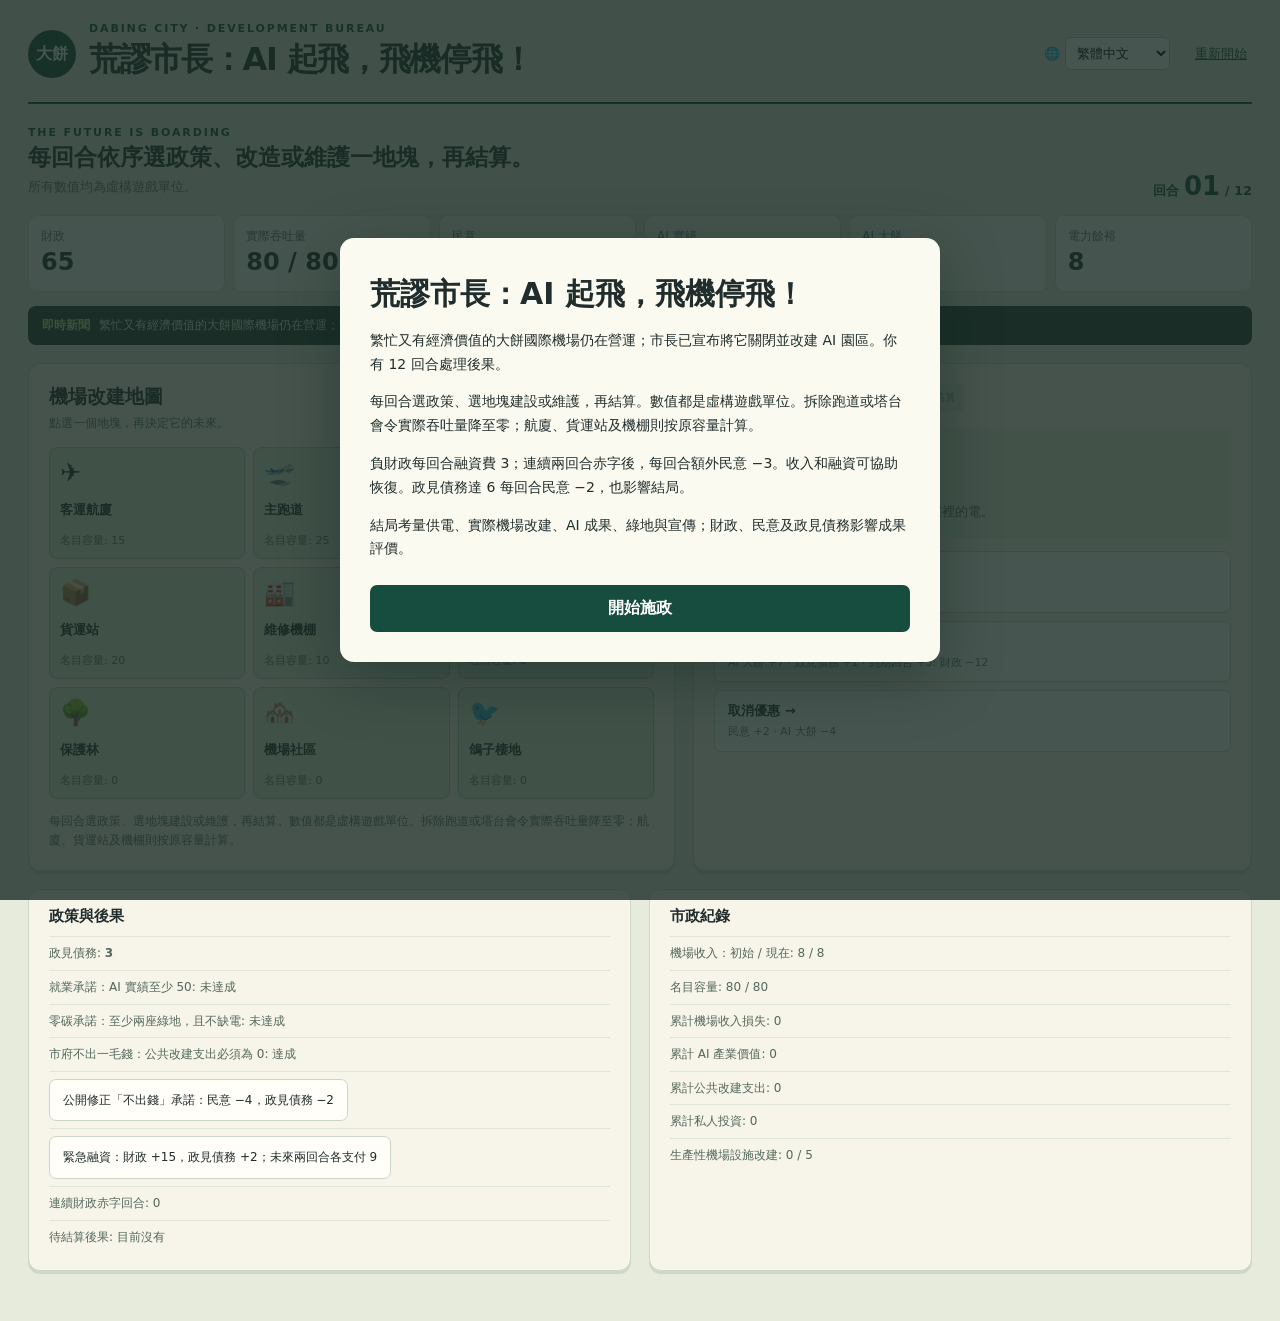
==== 荒謬市長_v0.2.html @ 5187f49c "fix(issue2): improve logo, mobile tile labels, readability and tablet map layout" ====
<!DOCTYPE html>
<html lang="zh-Hant"><head><meta charset="utf-8"><meta name="viewport" content="width=device-width, initial-scale=1"><title>荒謬市長：AI 起飛，飛機停飛！</title><style>
:root{--ink:#202d2c;--muted:#61716a;--paper:#f7f4e9;--line:#d5ddce;--green:#174d3e;--lime:#d4e78c;--orange:#ed9d63;--red:#af4e3c}*{box-sizing:border-box}body{margin:0;background:#e6ebdc;color:var(--ink);font-family:system-ui,-apple-system,'Microsoft JhengHei',sans-serif}button{font:inherit;cursor:pointer}button:focus-visible{outline:3px solid #e18143;outline-offset:2px}.shell{max-width:1440px;margin:auto;padding:22px 28px 50px}.top{display:flex;justify-content:space-between;align-items:center;gap:20px;border-bottom:2px solid var(--green);padding-bottom:17px}.brand{display:flex;gap:13px;align-items:center}.seal{display:grid;place-items:center;width:48px;height:48px;flex:0 0 48px;line-height:1;font-size:16px;letter-spacing:-.02em;text-align:center;background:var(--green);color:#fff;border-radius:50%;font-weight:900}.eyebrow{font-size:11px;letter-spacing:.17em;font-weight:800;color:var(--green)}h1{font-size:clamp(22px,2.5vw,32px);letter-spacing:-.04em;margin:3px 0}h1 span{color:#7b9381;font-weight:500}.topright{text-align:right;font-size:13px;color:var(--muted)}.reset{border:0;background:none;color:var(--green);text-decoration:underline;padding:5px}.hero{display:flex;align-items:end;justify-content:space-between;gap:20px;padding:22px 0 14px}.hero h2{font-size:23px;margin:3px 0}.hero p{margin:5px 0;color:var(--muted);font-size:13px}.round{font-size:13px;font-weight:800;color:var(--green);white-space:nowrap}.round b{font-size:26px}.stats{display:grid;grid-template-columns:repeat(6,1fr);gap:8px}.stat{background:#f9fbf2;border:1px solid #d3ddcc;border-radius:9px;padding:12px}.stat small{font-size:12px;color:var(--muted);display:block}.stat strong{font-size:24px;display:block;margin:3px 0}.stat em{font-size:11px;font-style:normal;color:#78867a}.layout{display:grid;grid-template-columns:1.1fr .95fr;gap:18px;margin-top:18px}.panel{background:var(--paper);border:1px solid #ccd8c7;border-radius:12px;padding:20px;box-shadow:0 3px 0 #ced8c8}.panelhead{display:flex;justify-content:space-between;gap:10px;align-items:start}.panel h3{font-size:19px;margin:0}.panel p.sub{font-size:12px;color:var(--muted);margin:5px 0 15px}.badge{background:#dce9cb;color:#285440;border-radius:99px;font-size:11px;padding:5px 9px;font-weight:800;white-space:nowrap}.map{display:grid;grid-template-columns:repeat(3,1fr);gap:8px}.tile{min-height:112px;text-align:left;border:1px solid #b8cab5;border-radius:8px;background:#dfead6;padding:10px;color:var(--ink);display:flex;flex-direction:column;justify-content:space-between}.tile:hover,.tile.selected{border:2px solid var(--green);padding:9px;background:#d1e6c3}.tile .icon{font-size:25px}.tile strong{font-size:13px}.tile small{font-size:11px;color:#5e7266}.tile.built{background:#e3e8d4}.hint{margin:13px 0 0;font-size:12px;line-height:1.6;color:var(--muted)}.phase{display:flex;gap:6px;margin-bottom:17px}.phase span{font-size:11px;background:#e5eadf;color:#8a988c;padding:6px 9px;border-radius:4px}.phase .active{background:var(--green);color:white}.event{background:#e8efdd;border-left:4px solid #759e69;padding:16px;border-radius:3px}.event .tag{font-size:11px;letter-spacing:.12em;font-weight:bold;color:#55775a}.event h4{font-size:19px;margin:8px 0}.event p{font-size:13px;line-height:1.65;margin:0;color:#52675b}.choices{display:grid;gap:8px;margin-top:13px}.choice{background:#fffef8;border:1px solid #cad7c7;border-radius:7px;text-align:left;padding:11px 13px;color:var(--ink)}.choice:hover:not(:disabled){border-color:var(--green);background:#f0f6e7}.choice b,.choice small{display:block}.choice b{font-size:13px}.choice small{font-size:11px;color:#66796c;margin-top:4px;line-height:1.4}.choice:disabled{opacity:.45;cursor:not-allowed}.primary{border:0;background:var(--green);color:white;border-radius:7px;padding:13px 18px;font-weight:800;width:100%;margin-top:14px}.primary:hover:not(:disabled){background:#276853}.primary:disabled{opacity:.4;cursor:not-allowed}.lower{display:grid;grid-template-columns:1fr 1fr;gap:18px;margin-top:18px}.lower .panel{padding:17px 20px}.lower h3{font-size:15px}.list{padding:0;list-style:none;margin:10px 0 0}.list li{font-size:12px;color:#53685c;line-height:1.55;border-top:1px solid #e0e6da;padding:7px 0}.news{background:#243d36;color:#e9f1d9;border-radius:8px;margin-top:14px;padding:11px 14px;font-size:12px}.news b{color:#c8e891;margin-right:9px}.overlay{position:fixed;inset:0;background:#182b25cc;display:grid;place-items:center;padding:20px;z-index:2}.modal{max-width:600px;max-height:90vh;overflow:auto;background:#fbfaf0;border-radius:14px;padding:30px;box-shadow:0 15px 60px #10221b66}.modal h2{font-size:30px;margin:6px 0 12px}.modal p,.modal li{font-size:14px;line-height:1.7}.modal ul{padding-left:20px}.modal .primary{margin-top:10px}.result{background:#e7efdc;border-radius:8px;padding:15px;margin:15px 0}.result p{margin:3px 0}.muted{color:var(--muted)}@media(max-width:850px){.shell{padding:15px}.stats{grid-template-columns:repeat(3,1fr)}.layout{grid-template-columns:1fr}.lower{grid-template-columns:1fr}.tile{min-height:100px}.topright{display:none}}@media(max-width:480px){.stats{grid-template-columns:repeat(2,1fr)}.hero{align-items:start}.tile{min-height:90px}.tile .icon{font-size:20px}.panel{padding:15px}}

*{min-width:0}html,body{max-width:100%;overflow-x:hidden}.top{flex-wrap:wrap}.brand{min-width:0;flex:1 1 300px}.brand h1{overflow-wrap:anywhere}.lang{display:inline-flex;align-items:center;gap:5px;font-size:13px}.lang select{max-width:145px;padding:7px;border:1px solid #b8cab5;border-radius:6px;background:#fffef8}.topright{display:block}.stat small,.stat em,.choice,.tile,.modal,.news,.hint,.list li{overflow-wrap:anywhere;word-break:normal}.choice b,.choice small{white-space:normal}.layout,.lower{min-width:0}.map{min-width:0}.tile{width:100%}.modal{width:min(100%,600px);overflow-wrap:anywhere}.tile-name-short{display:none}@media(max-width:1100px){.tile-name-full{display:none}.tile-name-short{display:inline}.tile strong{overflow-wrap:normal;word-break:normal;hyphens:auto}}@media(min-width:851px) and (max-width:1100px){.layout>.panel:first-child{display:flex;flex-direction:column}.layout>.panel:first-child .map{flex:1;grid-template-rows:repeat(3,minmax(125px,1fr))}}@media(max-width:600px){.choice b{font-size:15px;line-height:1.4}.choice small{font-size:13px;line-height:1.55}.event p{font-size:14px}.hint,.panel p.sub{font-size:13px}.tile strong{font-size:13px;line-height:1.3}.tile small{font-size:12px;line-height:1.3}.tile{min-height:102px}.map{gap:7px}}@media(max-width:480px){.shell{padding:12px}.top{gap:8px}.brand{flex-basis:100%}.hero{flex-wrap:wrap;align-items:flex-start}.hero>div:first-child{flex:1 1 100%;width:100%;min-width:0}.hero .round{max-width:100%;white-space:normal;flex:0 1 auto}.layout,.lower{grid-template-columns:minmax(0,1fr)}.stats{grid-template-columns:repeat(2,minmax(0,1fr))}.map{grid-template-columns:repeat(3,minmax(0,1fr))}.tile{padding:6px}.tile.selected,.tile:hover{padding:5px}.modal{padding:20px}}
</style></head><body><main class="shell"><header class="top"><div class="brand"><div class="seal">大餅<br>市府</div><div><div class="eyebrow">DABING CITY · DEVELOPMENT BUREAU</div><h1>荒謬市長 <span>／ AI 起飛，飛機停飛！</span></h1></div></div><div class="topright">大餅國際機場改建計畫<br><button class="reset" id="reset">重新開始</button></div></header><section class="hero"><div><div class="eyebrow">THE FUTURE IS BOARDING</div><h2>歡迎登上未來航班。</h2><p>一座繁忙的機場，一個已經宣布的決定，還有十二回合可以解釋。</p></div><div class="round">任期進度 <b id="round">01</b> / 12</div></section><section class="stats" id="stats" aria-label="城市指標"></section><div class="news"><b>即時新聞 / NEWS</b><span id="news"></span></div><div class="layout"><section class="panel"><div class="panelhead"><div><h3>機場改建地圖</h3><p class="sub">點選一個地塊，再決定它的未來。</p></div><span class="badge">3 × 3 開發區</span></div><div class="map" id="map"></div><p class="hint" id="maphint"></p></section><section class="panel"><div class="phase" id="phases"></div><div id="action"></div></section></div><div class="lower"><section class="panel"><h3>📋 政見與未爆彈</h3><ul class="list" id="promises"></ul></section><section class="panel"><h3>🗞 市政紀錄</h3><ul class="list" id="log"></ul></section></div></main><div id="modal"></div>
<script>
'use strict';
const KEY='absurd-mayor-v1';
const initialTiles=[['✈️','客運航廈',15],['🛫','主跑道',25],['🗼','航空塔台',10],['📦','貨運站',20],['🏭','維修機棚',10],['⚡','舊變電站',0],['🌳','保護林',0],['🏘️','機場社區',0],['🐦','鴿子棲地',0]];
// Income and throughput are deliberately tied to remaining airport tiles.
const builds={lab:{icon:'🧪',name:'AI 孵化中心',cost:18,power:2,ai:4,hype:3,desc:'花費 18；每回合實績 +4、用電 +2'},data:{icon:'🖥️',name:'資料中心',cost:22,power:4,ai:6,hype:4,desc:'花費 22；每回合實績 +6、用電 +4'},show:{icon:'🎪',name:'AI 展示館',cost:10,power:1,ai:0,hype:12,desc:'花費 10；大餅 +12、每回合用電 +1'},power:{icon:'⚡',name:'電力設施',cost:14,power:-5,ai:0,hype:1,desc:'花費 14；供電 +5，民意 −3'},park:{icon:'🌿',name:'綠地保護區',cost:6,power:0,ai:0,hype:1,desc:'花費 6；民意 +5，鳥類得以棲息'},market:{icon:'🏪',name:'轉型商業區',cost:12,power:1,ai:1,hype:2,desc:'花費 12；每回合財政 +3、實績 +1、用電 +1'}};
const cards=[
 ['航空公司拒絕撤離','「載客率九成，為什麼要關閉？」航空公司希望合約至少得到尊重。',[['強制清場','民意 −8；兩回合後賠償 12', {pop:-8},[2,{money:-12},'航空公司勝訴：市府支付賠償 12']],['補償並分階段遷離','財政 −10，民意 +3',{money:-10,pop:3}],['宣布完成歷史使命','大餅 +8，政見債務 +2',{hype:8,debt:2}]]],
 ['AI 巨頭的投資計畫','企業承諾投資 500 億，但希望土地、電力和稅都由市府贊助。',[['簽下免費電力協議','財政 +12、大餅 +12；三回合後財政 −18',{money:12,hype:12,debt:1},[3,{money:-18},'免費電力帳單送達：財政 −18']],['要求共同投資','財政 −5、實績 +6',{money:-5,ai:6}],['先舉辦簽約儀式','大餅 +10、債務 +2',{hype:10,debt:2}]]],
 ['物流業的最後一班貨機','出口商要求清楚的替代方案；一份 AI 預測報告無法載貨。',[['設轉運補助','財政 −8，民意 +4',{money:-8,pop:4}],['用 AI 預測貨運需求','大餅 +8；兩回合後財政 −10',{hype:8},[2,{money:-10},'物流外移，稅收減少：財政 −10']],['公開承認轉型成本','民意 −2，政見債務 −2',{pop:-2,debt:-2}]]],
 ['零碳開幕倒數','顧問說，將燃氣發電塗成綠色可以節省很多時間。',[['投資節能','財政 −8，實績 +4',{money:-8,ai:4}],['採購綠色油漆','大餅 +9、債務 +2',{hype:9,debt:2}],['修正零碳時程','民意 −3、債務 −2',{pop:-3,debt:-2}]]],
 ['一萬個 AI 工作','記者追問：那一萬個高薪工作到底在哪裡？發言人先更正了數字。',[['補助人才培訓','財政 −8，實績 +5',{money:-8,ai:5}],['把參觀人次算成工作','大餅 +10、債務 +2',{hype:10,debt:2}],['公布可稽核目標','民意 −2、債務 −2',{pop:-2,debt:-2}]]],
 ['跑道上的夜市','居民建議在跑道舉辦夜市，攤商要求每個攤位配一個 AI 顧問。',[['批准夜市','財政 +5，民意 +4',{money:5,pop:4}],['改名智慧夜市','大餅 +7，財政 −3',{hype:7,money:-3}],['拒絕商業活動','民意 −3，債務 −1',{pop:-3,debt:-1}]]],
 ['中央補助的附帶條件','中央提供一筆開幕補助，附帶一個用很小字寫的期限。',[['收下補助','財政 +14；兩回合後民意 −6',{money:14},[2,{pop:-6},'中央驗收未過：民意 −6']],['申請務實方案','財政 +5，債務 −1',{money:5,debt:-1}],['召開感謝記者會','大餅 +7',{hype:7}]]],
 ['機場員工的未來','三千名員工希望知道，轉型計畫裡是否有他們的位置。',[['提供轉職培訓','財政 −7，民意 +5，實績 +2',{money:-7,pop:5,ai:2}],['發放 AI 貼紙','大餅 +6，民意 −3',{hype:6,pop:-3}],['延後協商','財政 +3；兩回合後民意 −7',{money:3},[2,{pop:-7},'員工集體抗議：民意 −7']]]],
 ['AI 顧問交付報告','報告封面很精美，內文只有「建議採用 AI」。',[['退貨並公開報告','財政 +3，民意 +3，債務 −1',{money:3,pop:3,debt:-1}],['追加顧問費','財政 −6，大餅 +8',{money:-6,hype:8}],['用報告訓練報告','實績 +2，大餅 +3',{ai:2,hype:3}]]],
 ['鴿子保護協會','鴿子在公聽會上沒有發言，但牠們出席了。',[['保護棲地','財政 −4，民意 +5',{money:-4,pop:5}],['任命鴿子為吉祥物','大餅 +6，民意 +1',{hype:6,pop:1}],['請鴿子自行轉型','民意 −5，財政 +3',{pop:-5,money:3}]]],
 ['投資人的簡報','投資人要求看實際成果，公關部門準備了 480 張投影片。',[['展示真實進度','實績 +4、債務 −1',{ai:4,debt:-1}],['增加轉場動畫','財政 −3，大餅 +10',{money:-3,hype:10}],['先提供午餐','財政 −5，民意 +3',{money:-5,pop:3}]]],
 ['電價聽證會','資料中心想要便宜的電；居民想要家裡的電。',[['補貼電費','財政 −7，民意 +2',{money:-7,pop:2}],['簽長期優惠','大餅 +7；三回合後財政 −12',{hype:7,debt:1},[3,{money:-12},'優惠電價差額到期：財政 −12']],['取消優惠','民意 +2，大餅 −4',{pop:2,hype:-4}]]],
 ['國際論壇邀請','主辦方邀請市長分享「如何打造世界第一」，並請市府支付演講費。',[['派研究團隊分享','財政 −5，實績 +4',{money:-5,ai:4}],['市長親自宣布第一','財政 −4，大餅 +9、債務 +1',{money:-4,hype:9,debt:1}],['遠端出席','民意 +2，財政 +2',{pop:2,money:2}]]],
 ['招商廣告上線','廣告中的園區有飛車、太空港和一座目前不存在的山。',[['標註示意畫面','大餅 +3、債務 −1',{hype:3,debt:-1}],['再買黃金時段','財政 −5，大餅 +11',{money:-5,hype:11,debt:1}],['改拍現場紀錄','民意 +3，實績 +2',{pop:3,ai:2}]]],
 ['市議會要求預算說明','議員問「政府一毛錢都不用出」是指哪一個政府。',[['公開財務報告','民意 +3，債務 −2',{pop:3,debt:-2}],['成立說明委員會','財政 −4，大餅 +5',{money:-4,hype:5}],['回答：未來會證明','大餅 +6、債務 +2',{hype:6,debt:2}]]]
];
function fresh(){return {turn:1,phase:'policy',money:65,pop:60,ai:0,hype:10,debt:3,tiles:initialTiles.map(([icon,name,traffic])=>({icon,name,traffic,type:'original'})),queue:[],order:shuffle([...cards.keys()]),selected:null,news:'《大餅日報》：市長宣布關閉繁忙機場，打造世界級 AI 園區。',log:['市長已宣布關閉機場；過渡期間設施仍能營運。'],last:'',finished:false}};
function shuffle(a){for(let i=a.length-1;i>0;i--){const j=Math.floor(Math.random()*(i+1));[a[i],a[j]]=[a[j],a[i]]}return a}
let s=fresh();
const $=id=>document.getElementById(id);function save(){}function clamp(){s.pop=Math.max(0,Math.min(100,s.pop));s.debt=Math.max(0,s.debt);s.hype=Math.max(0,s.hype);s.ai=Math.max(0,s.ai)}
function change(o){for(const [k,v] of Object.entries(o))s[k]+=v;clamp()}function addlog(t){s.log.unshift('第 '+s.turn+' 回合｜'+t);s.log=s.log.slice(0,8)}
function totals(){let traffic=s.tiles.reduce((n,t)=>n+t.traffic,0), supply=5, demand=0, ai=0, income=0;for(const t of s.tiles){if(t.type==='power')supply+=5;if(t.type==='original'&&t.name==='舊變電站')supply+=3;if(builds[t.type]){let b=builds[t.type];demand+=Math.max(0,b.power);ai+=b.ai;if(t.type==='market')income+=3}}return {traffic,supply,demand,ai,income,airportIncome:Math.floor(traffic/10)}}
function render(){clamp();let t=totals();$('round').textContent=String(Math.min(s.turn,12)).padStart(2,'0');$('news').textContent=s.news;let vals=[['財政',s.money,'每回合機場收入 +'+t.airportIncome+'；初始 +8'],['機場吞吐量',t.traffic,'原始 80；拆除即永久損失'],['民意',s.pop,'0–100；過低將影響結局'],['AI 實績',s.ai,'目前每回合潛在 +'+t.ai],['AI 大餅',s.hype,'宣傳不等於真正成果'],['電力餘裕',t.supply-t.demand,'供電 '+t.supply+' / 需求 '+t.demand]];$('stats').innerHTML=vals.map(([a,b,c])=>`<div class="stat"><small>${a}</small><strong>${b}</strong><em>${c}</em></div>`).join('');$('map').innerHTML=s.tiles.map((x,i)=>`<button class="tile ${x.type!=='original'?'built':''} ${s.selected===i?'selected':''}" data-tile="${i}" aria-pressed="${s.selected===i}"><span class="icon">${x.icon}</span><strong>${x.name}</strong><small>${x.traffic?'吞吐量 '+x.traffic:x.type==='original'?'原有設施':'已改造'}</small></button>`).join('');$('maphint').textContent=s.phase==='build'?'請選擇任一地塊。也可維護原設施，以履行每回合的地塊行動。':'機場仍在過渡營運；每損失 10 吞吐量，長期每回合收入減少 1。';$('phases').innerHTML=['政策決策','地塊改造','回合結算'].map((x,i)=>`<span class="${['policy','build','settle'][i]===s.phase?'active':''}">0${i+1} ${x}</span>`).join('');
let card=cards[s.order[(s.turn-1)%cards.length]];if(s.phase==='policy'){$('action').innerHTML=`<div class="event"><div class="tag">今日政策事件 / POLICY ${String(s.turn).padStart(2,'0')}</div><h4>${card[0]}</h4><p>${card[1]}</p></div><div class="choices">${card[2].map((c,i)=>`<button class="choice" data-policy="${i}"><b>${c[0]} →</b><small>${c[1]}</small></button>`).join('')}</div>`}else if(s.phase==='build'){let tile=s.selected===null?null:s.tiles[s.selected];$('action').innerHTML=`<div class="event"><div class="tag">園區建設 / DEVELOPMENT</div><h4>${tile?'改造「'+tile.name+'」':'選擇一個地塊'}</h4><p>${tile?'拆除會失去此格原有的吞吐量。建築可被替換，但不退還成本。':'請先點選左側地圖。保留與維護也是一種地塊行動。'}</p></div>${tile?`<div class="choices"><button class="choice" data-build="maintain"><b>維護現有設施 →</b><small>花費 2；保留地塊與目前的產出</small></button>${Object.entries(builds).map(([k,b])=>`<button class="choice" data-build="${k}"><b>${b.icon} ${b.name} →</b><small>${b.desc}${tile.traffic?'；失去吞吐量 '+tile.traffic:''}</small></button>`).join('')}</div>`:''}`}else{$('action').innerHTML=`<div class="event"><div class="tag">回合結算 / SETTLEMENT</div><h4>準備好面對數字了嗎？</h4><p>本回合預計機場收入 +${t.airportIncome}、商業收入 +${t.income}、基本支出 −4。${t.demand>t.supply?'電力不足，AI 建築產出減半且民意 −3。':'供電足夠，AI 建築正常運作。'}</p></div><button class="primary" id="settle">結算第 ${s.turn} 回合 →</button>`}
$('promises').innerHTML=[`<b>政見債務 ${s.debt}</b>：每回合 ≥ 6 時民意 −2；結局將檢驗承諾。`,`高薪工作：AI 實績達 50 ${s.ai>=50?'✓':'（目前 '+s.ai+'）'}`,`零碳園區：至少 2 座綠地，且電力不短缺 ${s.tiles.filter(x=>x.type==='park').length>=2&&t.demand<=t.supply?'✓':''}`,`市府不出錢：結局時財政至少 65 ${s.money>=65?'（目前達標）':'（目前未達標）'}`,...(s.queue.length?s.queue.map(q=>`第 ${q.due} 回合結算：${q.text}`):['目前沒有已知的延遲後果。'])].map(x=>'<li>'+x+'</li>').join('');$('log').innerHTML=s.log.map(x=>'<li>'+x+'</li>').join('');save();if(s.finished)ending()}
function policy(i){if(s.phase!=='policy')return;let c=cards[s.order[s.turn-1]][2][i];change(c[2]);if(c[3])s.queue.push({due:s.turn+c[3][0],effect:c[3][1],text:c[3][2]});s.news='《市民之聲》：'+c[0]+'；市府表示一切都在計畫之中。';addlog('政策：'+c[0]+'。');s.phase='build';render()}
function build(k){if(s.phase!=='build'||s.selected===null)return;let tile=s.tiles[s.selected];if(k==='maintain'){s.money-=2;addlog('維護'+tile.name+'，財政 −2。')}else{let b=builds[k],lost=tile.traffic;s.money-=b.cost;s.hype+=b.hype;if(k==='power')s.pop-=3;if(k==='park')s.pop+=5;if(tile.type==='original'&&['保護林','機場社區','鴿子棲地'].includes(tile.name)&&k!=='park')s.pop-=3;s.tiles[s.selected]={icon:b.icon,name:b.name,traffic:0,type:k};addlog('在'+tile.name+'興建'+b.name+'，失去吞吐量 '+lost+'。')}s.phase='settle';s.selected=null;render()}
function settle(){if(s.phase!=='settle')return;let t=totals(),short=t.demand>t.supply,produced=short?Math.floor(t.ai/2):t.ai;change({money:t.airportIncome+t.income-4,ai:produced,pop:(short?-3:0)+(s.debt>=6?-2:0)});let due=s.queue.filter(q=>q.due===s.turn);for(let q of due){change(q.effect);addlog('延遲後果：'+q.text)}s.queue=s.queue.filter(q=>q.due>s.turn);s.last=`機場收入 +${t.airportIncome}、商業收入 +${t.income}、支出 −4；AI 實績 +${produced}${short?'（供電不足）':''}。`;addlog(s.last);if(s.turn===12){s.finished=true;s.phase='done'}else{s.turn++;s.phase='policy';s.news=short?'《科技觀察》：園區停電，官方稱這是「離線智慧」。':'《大餅日報》：轉型持續進行，機場的未來已經登機。'}render()}
function ending(){let t=totals(),parks=s.tiles.filter(x=>x.type==='park').length,kind,desc;if(t.demand>t.supply){kind='全球最大暖氣機';desc='資料中心排成一列，電表跑得比飛機還快。園區的主要產出是熱量。'}else if(s.ai>=50&&s.money>=0&&s.pop>=35){kind='AI 奇蹟・新矽谷';desc='園區終於交出了真實成果。舊機場的損失依然存在，但新產業確實站穩了腳步。'}else if(parks>=3){kind='鴿子共和國';desc='公聽會的常客終於獲勝。市府宣布這是全球第一座鳥類主導的智慧園區。'}else if(s.hype>=45&&s.hype>s.ai*1.3){kind='PPT 科技城';desc='園區的投影片產量世界第一。至於真正的企業，招商簡報說「即將進駐」。'}else{kind='全球第一座沒有飛機的航空城';desc='機場被改造，AI 成果仍不足以補上缺口。市府開始研究重建跑道的可能性。'}let met=[s.ai>=50,parks>=2&&t.demand<=t.supply,s.money>=65].filter(Boolean).length;$('modal').innerHTML=`<div class="overlay"><section class="modal" role="dialog" aria-modal="true" aria-labelledby="endtitle"><div class="eyebrow">任期結束 / FINAL REPORT</div><h2 id="endtitle">${kind}</h2><p>${desc}</p><div class="result"><p><b>任期成績</b>　財政 ${s.money}　民意 ${s.pop}　AI 實績 ${s.ai}　大餅 ${s.hype}</p><p>機場吞吐量 ${t.traffic} / 80，機場每回合收入 ${t.airportIncome} / 8。</p><p>競選承諾達成 ${met} / 3；政見債務 ${s.debt}。${s.queue.length?'尚有 '+s.queue.length+' 件延遲後果留給下一任。':''}</p></div><p class="muted">結局依序檢查供電、AI 成果、綠地與宣傳；其餘情況為航空城結局。</p><button class="primary" id="restartEnd">再當一次市長 →</button></section></div>`}
function intro(){$('modal').innerHTML=`<div class="overlay"><section class="modal" role="dialog" aria-modal="true" aria-labelledby="introtitle"><div class="eyebrow">大餅市政府 · 新任市長簡報</div><h2 id="introtitle">飛機還在飛，<br>市長已經宣布關閉。</h2><p>大餅國際機場原本繁忙而且賺錢。市長參加科技論壇後，決定將它改建為全球第一的 AI 園區。政策已經宣布；你有 12 回合處理後果。</p><ul><li>每回合先選一張政策選項，再選地塊建設或維護，最後結算。</li><li>機場設施在過渡期仍帶來收入；改建會永久損失吞吐量與未來收入。</li><li>電力不足會使 AI 每回合產出減半；高政見債務會侵蝕民意。</li><li>財政可以為負，遊戲固定進行 12 回合。畫面會在此瀏覽器自動存檔。</li></ul><button class="primary" id="start">開始施政 →</button></section></div>`}
document.addEventListener('click',e=>{let b=e.target.closest('button');if(!b)return;if(b.dataset.tile!==undefined&&s.phase==='build'){s.selected=Number(b.dataset.tile);render()}if(b.dataset.policy!==undefined)policy(Number(b.dataset.policy));if(b.dataset.build)build(b.dataset.build);if(b.id==='settle')settle();if(b.id==='start')$('modal').innerHTML='';if(b.id==='restartEnd'){s=fresh();$('modal').innerHTML='';render();intro()}if(b.id==='reset'&&confirm(({zh:'確定重新開始？目前進度將被清除。',en:'Restart? Your current progress will be cleared.',fr:'Recommencer ? Votre progression actuelle sera effacée.',nl:'Opnieuw beginnen? Je huidige voortgang wordt gewist.'})[locale])){s=fresh();$('modal').innerHTML='';render();intro()}});/* Legacy v0.1 startup disabled in v0.2; v0.2 owns rendering and resume dialogs. */
</script><script>
// Interface translations are presentation-only; the game state and saved games stay language-neutral.
const languages={zh:'繁體中文',en:'English',fr:'Français',nl:'Nederlands'};
const dictionaries={en:{},fr:{},nl:{}};
function tr(source,en,fr,nl){dictionaries.en[source]=en;dictionaries.fr[source]=fr;dictionaries.nl[source]=nl}
const eventTranslations=[
[['Airlines refuse to leave','Airlines demand respect for their contracts.','Force them out','Compensate and phase out','Declare their mission complete'],['Les compagnies refusent de partir','Elles demandent le respect de leurs contrats.','Expulser de force','Indemniser et partir progressivement','Déclarer leur mission accomplie'],['Luchtvaartmaatschappijen weigeren te vertrekken','Ze eisen respect voor hun contracten.','Gedwongen ontruimen','Compenseren en gefaseerd vertrekken','Hun missie voltooid verklaren']],
[['An AI giant’s investment','The company wants free land, power and taxes.','Sign the free-power deal','Demand joint investment','Hold a signing ceremony'],['Le projet d’un géant de l’IA','L’entreprise veut terrain, électricité et impôts gratuits.','Signer pour l’électricité gratuite','Exiger un investissement partagé','Organiser une cérémonie'],['Investeringsplan van een AI-reus','Het bedrijf wil gratis grond, stroom en belastingvrijstelling.','Gratis stroom toezeggen','Gezamenlijke investering eisen','Een ondertekening vieren']],
[['The last cargo flight','Exporters need a real alternative; an AI forecast cannot carry cargo.','Fund a transfer subsidy','Predict demand with AI','Admit the transition costs'],['Le dernier vol cargo','Les exportateurs ont besoin d’une vraie solution : une prévision ne transporte rien.','Subventionner le transfert','Prévoir la demande avec l’IA','Reconnaître les coûts'],['De laatste vrachtvlucht','Exporteurs hebben een alternatief nodig; een AI-prognose vervoert niets.','Overslag subsidiëren','Vraag voorspellen met AI','Transactiekosten erkennen']],
[['Countdown to net zero','An adviser suggests painting gas power green.','Invest in efficiency','Buy green paint','Revise the net-zero schedule'],['Compte à rebours zéro carbone','Un conseiller propose de peindre le gaz en vert.','Investir dans l’efficacité','Acheter de la peinture verte','Revoir le calendrier'],['Aftellen naar klimaatneutraal','Een adviseur wil gasstroom groen verven.','Investeren in efficiëntie','Groene verf kopen','Planning aanpassen']],
[['Ten thousand AI jobs','Reporters ask where the promised high-paid jobs are.','Fund training','Count visitors as jobs','Publish auditable targets'],['Dix mille emplois IA','Les journalistes cherchent les emplois bien payés promis.','Financer la formation','Compter les visiteurs comme emplois','Publier des objectifs vérifiables'],['Tienduizend AI-banen','Journalisten zoeken de beloofde goedbetaalde banen.','Opleiding subsidiëren','Bezoekers als banen tellen','Controleerbare doelen publiceren']],
[['A runway night market','Residents propose a night market with an AI adviser at every stall.','Approve the market','Call it a smart market','Reject commercial activity'],['Un marché nocturne sur la piste','Les habitants proposent un marché avec un conseiller IA par stand.','Approuver le marché','Le nommer marché intelligent','Refuser les activités'],['Nachtmarkt op de startbaan','Bewoners willen een markt met bij elke kraam een AI-adviseur.','Markt goedkeuren','Slimme markt noemen','Handel weigeren']],
[['The strings on central funding','A grant comes with a deadline written in very small print.','Accept the grant','Apply for a practical plan','Hold a thank-you press conference'],['Les conditions de la subvention','La subvention cache une échéance en tout petits caractères.','Accepter la subvention','Proposer un plan réaliste','Tenir une conférence de remerciement'],['Voorwaarden van de subsidie','De subsidie bevat een deadline in heel kleine letters.','Subsidie aannemen','Realistisch plan indienen','Bedankpersconferentie houden']],
[['Airport workers’ future','Three thousand workers ask whether the transition includes them.','Offer retraining','Hand out AI stickers','Postpone talks'],['L’avenir des employés','Trois mille employés demandent leur place dans la transition.','Proposer une reconversion','Distribuer des autocollants IA','Reporter les négociations'],['De toekomst van luchthavenpersoneel','Drieduizend werknemers vragen naar hun plek in de transitie.','Omscholing aanbieden','AI-stickers uitdelen','Overleg uitstellen']],
[['The AI consultant’s report','A beautiful cover surrounds the advice: “Use AI.”','Return and publish it','Pay an extra fee','Use it to train reports'],['Le rapport du consultant IA','Une belle couverture entoure le conseil : « Utilisez l’IA. »','Le rendre et le publier','Payer davantage','Entraîner des rapports'],['Het rapport van de AI-adviseur','Een fraaie kaft met het advies: “Gebruik AI.”','Terugsturen en publiceren','Extra vergoeding betalen','Rapporten ermee trainen']],
[['The pigeon protection society','The pigeons did not speak at the hearing, but they attended.','Protect the habitat','Make the pigeon a mascot','Ask pigeons to retrain'],['L’association de protection des pigeons','Les pigeons n’ont pas parlé à l’audience, mais ils étaient présents.','Protéger l’habitat','Nommer le pigeon mascotte','Demander aux pigeons de se reconvertir'],['De duivenbescherming','De duiven spraken niet tijdens de hoorzitting, maar waren aanwezig.','Leefgebied beschermen','Duif tot mascotte benoemen','Duiven laten omscholen']],
[['The investor presentation','Investors request results; PR has prepared 480 slides.','Show real progress','Add slide transitions','Offer lunch first'],['La présentation aux investisseurs','Les investisseurs veulent des résultats ; la communication a préparé 480 diapositives.','Montrer les vrais progrès','Ajouter des transitions','Offrir le déjeuner'],['De investeerderspresentatie','Investeerders willen resultaat; communicatie heeft 480 slides.','Echte voortgang tonen','Meer overgangen toevoegen','Eerst lunch aanbieden']],
[['Electricity price hearing','Data centres want cheap power; residents want power at home.','Subsidise electricity','Sign a long-term discount','Cancel the discount'],['Audience sur le prix de l’électricité','Les centres veulent du courant bon marché ; les habitants veulent du courant.','Subventionner le courant','Signer une remise à long terme','Annuler la remise'],['Hoorzitting over stroomprijzen','Datacenters willen goedkope stroom; bewoners willen stroom thuis.','Stroom subsidiëren','Langdurige korting tekenen','Korting schrappen']],
[['International forum invitation','The mayor is invited to explain being number one—at the city’s expense.','Send the research team','Declare the city number one','Attend remotely'],['Invitation à un forum international','Le maire est invité à expliquer sa première place, aux frais de la ville.','Envoyer les chercheurs','Déclarer la ville numéro un','Participer à distance'],['Uitnodiging voor internationaal forum','De burgemeester mag op stadskosten uitleggen hoe je nummer één wordt.','Onderzoekers sturen','Stad tot nummer één uitroepen','Online deelnemen']],
[['The investment advert','The advert shows flying cars, a spaceport and a nonexistent mountain.','Label it as an illustration','Buy prime-time airtime','Film the actual site'],['La publicité de recrutement','La publicité montre voitures volantes, spatioport et montagne imaginaire.','Préciser que c’est une illustration','Acheter une heure de grande écoute','Filmer le site réel'],['De investeringsreclame','De reclame toont vliegende auto’s, een ruimtehaven en een verzonnen berg.','Als illustratie aanduiden','Zendtijd op prime time kopen','De echte locatie filmen']],
[['Council demands a budget explanation','Councillors ask which government pays “not a penny”.','Publish the financial report','Create an explanation committee','Say the future will prove it'],['Le conseil exige des explications','Les élus demandent quel gouvernement ne paiera « pas un sou ».','Publier le rapport financier','Créer une commission','Dire que l’avenir le prouvera'],['Gemeenteraad eist begrotingsuitleg','Raadsleden vragen welke overheid “geen cent” betaalt.','Financieel verslag publiceren','Uitlegcommissie oprichten','Zeggen dat de toekomst het bewijst']]];
cards.forEach((c,i)=>{let e=eventTranslations[i];tr(c[0],e[0][0],e[1][0],e[2][0]);tr(c[1],e[0][1],e[1][1],e[2][1]);c[2].forEach((o,j)=>tr(o[0],e[0][j+2],e[1][j+2],e[2][j+2]))});
const rows=[
['荒謬市長','Absurd Mayor','Maire absurde','Absurd Burgemeester'],['AI 起飛，飛機停飛！','AI takes off, planes grounded!','L’IA décolle, les avions restent au sol !','AI stijgt op, vliegtuigen blijven aan de grond!'],['大餅','DABING','DABING','DABING'],['市府','CITY','VILLE','STAD'],['大餅國際機場改建計畫','Dabing International Airport redevelopment','Réaménagement de l’aéroport international de Dabing','Herontwikkeling van internationale luchthaven Dabing'],['重新開始','Restart','Recommencer','Opnieuw beginnen'],['歡迎登上未來航班。','Welcome aboard the future.','Bienvenue à bord du futur.','Welkom aan boord van de toekomst.'],['一座繁忙的機場，一個已經宣布的決定，還有十二回合可以解釋。','A busy airport, an announced decision, and twelve turns to explain it.','Un aéroport animé, une décision annoncée et douze tours pour l’expliquer.','Een drukke luchthaven, een aangekondigd besluit en twaalf rondes om het uit te leggen.'],['任期進度','Term','Mandat','Ambtstermijn'],['財政','Budget','Budget','Begroting'],['機場吞吐量','Airport traffic','Trafic aérien','Luchthavenverkeer'],['民意','Public support','Soutien public','Publieke steun'],['AI 實績','AI results','Résultats IA','AI-resultaat'],['AI 大餅','AI hype','Promesses IA','AI-hype'],['電力餘裕','Power surplus','Marge électrique','Stroomoverschot'],['每回合機場收入','Airport income per turn','Revenu aérien par tour','Luchthaveninkomsten per ronde'],['初始','initial','initial','aanvankelijk'],['原始 80；拆除即永久損失','Starts at 80; demolition is permanent','Initialement 80 ; démolition définitive','Begint op 80; sloop is permanent'],['0–100；過低將影響結局','0–100; low support affects the ending','0–100 ; un faible soutien affecte la fin','0–100; weinig steun beïnvloedt het einde'],['目前每回合潛在','Potential per turn','Potentiel par tour','Potentieel per ronde'],['宣傳不等於真正成果','Publicity is not results','La publicité n’est pas un résultat','Publiciteit is geen resultaat'],['供電','Supply','Production','Aanbod'],['需求','demand','demande','vraag'],['即時新聞 / NEWS','NEWS','ACTUALITÉS','NIEUWS'],['機場改建地圖','Airport redevelopment map','Plan de reconversion','Herontwikkelingskaart'],['點選一個地塊，再決定它的未來。','Select a plot and decide its future.','Choisissez une parcelle et décidez de son avenir.','Kies een perceel en bepaal de toekomst.'],['開發區','development area','zone de développement','ontwikkelingsgebied'],['政策決策','Policy','Politique','Beleid'],['地塊改造','Construction','Construction','Bouw'],['回合結算','Settlement','Bilan','Afrekening'],['今日政策事件','POLICY EVENT','ÉVÉNEMENT POLITIQUE','BELEIDSGEBEURTENIS'],['園區建設','CONSTRUCTION','CONSTRUCTION','BOUW'],['選擇一個地塊','Choose a plot','Choisissez une parcelle','Kies een perceel'],['改造「','Develop “','Aménager « ','Ontwikkel ‘'],['」','”',' »','’'],['拆除會失去此格原有的吞吐量。建築可被替換，但不退還成本。','Demolition removes this plot’s traffic. Replacing buildings does not refund their cost.','La démolition supprime le trafic de la parcelle. Aucun remboursement en cas de remplacement.','Sloop verwijdert het verkeer van dit perceel. Vervanging geeft geen geld terug.'],['請先點選左側地圖。保留與維護也是一種地塊行動。','Select a plot on the map. Maintenance also counts as a plot action.','Choisissez une parcelle. L’entretien compte aussi comme action.','Kies een perceel. Onderhoud telt ook als perceelactie.'],['維護現有設施','Maintain current facility','Entretenir l’installation','Huidige voorziening onderhouden'],['花費 2；保留地塊與目前的產出','Costs 2; retains the plot and its output','Coûte 2 ; conserve la parcelle et sa production','Kost 2; behoudt perceel en opbrengst'],['花費','Cost','Coût','Kosten'],['每回合','per turn','par tour','per ronde'],['實績','results','résultats','resultaat'],['用電','power demand','consommation','stroomverbruik'],['大餅','hype','promesses','hype'],['民意','support','soutien','steun'],['失去吞吐量','traffic lost','trafic perdu','verkeer verloren'],['供電','power supply','production électrique','stroomaanbod'],['鳥類得以棲息','habitat for birds','habitat pour les oiseaux','leefgebied voor vogels'],['原有設施','Original facility','Installation d’origine','Oorspronkelijke voorziening'],['已改造','Developed','Aménagé','Herontwikkeld'],['吞吐量','Traffic','Trafic','Verkeer'],['請選擇任一地塊。也可維護原設施，以履行每回合的地塊行動。','Choose a plot. You may maintain a facility for this turn’s action.','Choisissez une parcelle ; son entretien compte comme action.','Kies een perceel; onderhoud telt ook als actie.'],['機場仍在過渡營運；每損失 10 吞吐量，長期每回合收入減少 1。','The airport remains open during transition; every 10 traffic lost reduces income by 1 per turn.','L’aéroport fonctionne pendant la transition ; perdre 10 de trafic réduit le revenu de 1 par tour.','De luchthaven blijft tijdens de overgang open; elke 10 minder verkeer verlaagt de inkomsten met 1 per ronde.'],['準備好面對數字了嗎？','Ready to face the numbers?','Prêt à affronter les chiffres ?','Klaar voor de cijfers?'],['本回合預計機場收入','This turn: airport income','Ce tour : revenu aérien','Deze ronde: luchthaveninkomsten'],['商業收入','business income','revenu commercial','handelsinkomsten'],['基本支出','basic costs','dépenses de base','basiskosten'],['電力不足，AI 建築產出減半且民意 −3。','Power shortage halves AI output and reduces support by 3.','La pénurie divise la production IA par deux et réduit le soutien de 3.','Stroomtekort halveert AI-productie en verlaagt steun met 3.'],['供電足夠，AI 建築正常運作。','Power is sufficient; AI buildings operate normally.','Électricité suffisante ; les bâtiments IA fonctionnent normalement.','Er is genoeg stroom; AI-gebouwen werken normaal.'],['結算第','Settle turn','Clore le tour','Ronde afrekenen'],['回合','turn','tour','ronde'],['政見與未爆彈','Promises and delayed effects','Promesses et effets différés','Beloften en uitgestelde gevolgen'],['政見債務','Promise debt','Dette de promesses','Belofte-schuld'],['每回合 ≥ 6 時民意 −2；結局將檢驗承諾。','At 6 or more, support −2 each turn; promises are assessed at the end.','À partir de 6, soutien −2 par tour ; les promesses sont évaluées à la fin.','Bij 6 of meer: steun −2 per ronde; beloften worden aan het einde beoordeeld.'],['高薪工作：AI 實績達 50','High-paid jobs: AI results reach 50','Emplois bien payés : résultats IA à 50','Goedbetaalde banen: AI-resultaat bereikt 50'],['目前','current','actuel','huidig'],['零碳園區：至少 2 座綠地，且電力不短缺','Net zero: at least 2 parks and no power shortage','Zéro carbone : au moins 2 espaces verts et pas de pénurie','Klimaatneutraal: minstens 2 groengebieden en geen stroomtekort'],['市府不出錢：結局時財政至少 65','No public spending: budget at least 65 at the end','Aucune dépense publique : budget final d’au moins 65','Geen overheidsgeld: eindbegroting minstens 65'],['達標','met','atteint','behaald'],['未達標','not met','non atteint','niet behaald'],['目前沒有已知的延遲後果。','No known delayed effects.','Aucun effet différé connu.','Geen bekende uitgestelde gevolgen.'],['市政紀錄','City log','Journal municipal','Stadslogboek'],['第','Turn ','Tour ','Ronde '],['政策：','Policy: ','Politique : ','Beleid: '],['延遲後果：','Delayed effect: ','Effet différé : ','Uitgesteld gevolg: '],['任期結束','END OF TERM','FIN DU MANDAT','EINDE AMBTSTERMIJN'],['任期成績','Final results','Résultats finaux','Eindresultaat'],['競選承諾達成','Promises fulfilled','Promesses tenues','Beloften nagekomen'],['尚有','There are still','Il reste','Er zijn nog'],['件延遲後果留給下一任。',' delayed effects for the next mayor.',' effets différés pour le prochain maire.',' uitgestelde gevolgen voor de volgende burgemeester.'],['結局依序檢查供電、AI 成果、綠地與宣傳；其餘情況為航空城結局。','Endings check power, AI results, parks and hype in that order; otherwise the airport-city ending applies.','Les fins vérifient successivement électricité, résultats IA, espaces verts et publicité ; sinon, fin cité aéroportuaire.','Eindes controleren achtereenvolgens stroom, AI-resultaten, groen en hype; anders volgt het luchthavenstad-einde.'],['再當一次市長','Be mayor again','Redevenir maire','Opnieuw burgemeester worden'],['飛機還在飛，','Planes still fly,','Les avions volent encore,','Vliegtuigen vliegen nog,'],['市長已經宣布關閉。','but closure is announced.','mais la fermeture est annoncée.','maar sluiting is aangekondigd.'],['大餅國際機場原本繁忙而且賺錢。市長參加科技論壇後，決定將它改建為全球第一的 AI 園區。政策已經宣布；你有 12 回合處理後果。','Dabing International Airport was busy and profitable. After a tech forum, the mayor announced its closure for a world-leading AI park. You have 12 turns to manage the consequences.','L’aéroport international de Dabing était animé et rentable. Après un forum technologique, le maire a annoncé sa fermeture pour créer un parc IA mondial. Vous avez 12 tours pour gérer les conséquences.','De internationale luchthaven van Dabing was druk en winstgevend. Na een technologieforum kondigde de burgemeester sluiting aan voor een toonaangevend AI-park. Je hebt 12 rondes voor de gevolgen.'],['每回合先選一張政策選項，再選地塊建設或維護，最後結算。','Each turn, choose a policy, build or maintain a plot, then settle.','À chaque tour, choisissez une politique, construisez ou entretenez une parcelle, puis faites le bilan.','Kies elke ronde beleid, bouw of onderhoud een perceel en reken af.'],['機場設施在過渡期仍帶來收入；改建會永久損失吞吐量與未來收入。','Airport facilities earn income during transition; redevelopment permanently reduces traffic and future income.','Les installations rapportent pendant la transition ; leur reconversion réduit définitivement trafic et revenus futurs.','Luchthavenfaciliteiten leveren inkomsten tijdens de overgang; herontwikkeling verlaagt verkeer en toekomstige inkomsten blijvend.'],['電力不足會使 AI 每回合產出減半；高政見債務會侵蝕民意。','Power shortages halve AI output; high promise debt erodes support.','Une pénurie d’électricité réduit de moitié la production IA ; une dette élevée érode le soutien.','Stroomtekort halveert AI-productie; veel belofte-schuld tast steun aan.'],['財政可以為負，遊戲固定進行 12 回合。畫面會在此瀏覽器自動存檔。','The budget may go negative. Play lasts 12 turns and saves automatically in this browser.','Le budget peut être négatif. La partie dure 12 tours et est sauvegardée dans ce navigateur.','De begroting mag negatief zijn. Het spel duurt 12 rondes en slaat lokaal op in deze browser.'],['開始施政','Start governing','Commencer le mandat','Begin met besturen'],['大餅市政府 · 新任市長簡報','DABING CITY · MAYORAL BRIEFING','VILLE DE DABING · NOTE AU MAIRE','STAD DABING · BRIEFING BURGEMEESTER'],
['全球最大暖氣機','The world’s largest heater','Le plus grand radiateur du monde','De grootste verwarming ter wereld'],['AI 奇蹟・新矽谷','AI miracle: the new Silicon Valley','Miracle IA : la nouvelle Silicon Valley','AI-wonder: het nieuwe Silicon Valley'],['鴿子共和國','Pigeon Republic','République des pigeons','Duivenrepubliek'],['PPT 科技城','PowerPoint Tech City','Technopole PowerPoint','PowerPoint-technologiestad'],['全球第一座沒有飛機的航空城','The world’s first airport city without planes','La première cité aéroportuaire sans avions','De eerste luchthavenstad zonder vliegtuigen'],['資料中心排成一列，電表跑得比飛機還快。園區的主要產出是熱量。','Data centres line up while the meter outruns the planes. The park mainly produces heat.','Les centres de données se succèdent ; le compteur va plus vite que les avions. Le parc produit surtout de la chaleur.','Datacenters staan op een rij; de meter gaat sneller dan de vliegtuigen. Het park produceert vooral warmte.'],['園區終於交出了真實成果。舊機場的損失依然存在，但新產業確實站穩了腳步。','The park delivers real results. The old airport’s loss remains, but a new industry has taken root.','Le parc produit enfin des résultats. La perte de l’aéroport demeure, mais une nouvelle industrie prend racine.','Het park levert echte resultaten. Het verlies van de luchthaven blijft, maar een nieuwe sector heeft voet aan de grond.'],['公聽會的常客終於獲勝。市府宣布這是全球第一座鳥類主導的智慧園區。','The hearing’s regulars win. City hall declares the first bird-led smart park.','Les habitués des audiences gagnent. La ville annonce le premier parc intelligent dirigé par des oiseaux.','De vaste gasten van de hoorzitting winnen. Het stadhuis kondigt het eerste door vogels geleide slimme park aan.'],['園區的投影片產量世界第一。至於真正的企業，招商簡報說「即將進駐」。','The park leads the world in slides. Actual companies are “coming soon”.','Le parc est champion du monde des diapositives. Les entreprises « arrivent bientôt ».','Het park leidt de wereld in slides. Echte bedrijven komen “binnenkort”.'],['機場被改造，AI 成果仍不足以補上缺口。市府開始研究重建跑道的可能性。','The airport was redeveloped, but AI has not filled the gap. City hall studies rebuilding the runway.','L’aéroport a été reconverti, mais l’IA ne comble pas le manque. La ville étudie la reconstruction de la piste.','De luchthaven is herontwikkeld, maar AI vult het gat niet. De stad onderzoekt herbouw van de startbaan.']
];rows.forEach(x=>tr(...x));
const tileNames=[['客運航廈','Passenger terminal','Terminal passagers','Passagiersterminal'],['主跑道','Main runway','Piste principale','Hoofdbaan'],['航空塔台','Control tower','Tour de contrôle','Verkeerstoren'],['貨運站','Cargo terminal','Terminal cargo','Vrachtterminal'],['維修機棚','Maintenance hangar','Hangar de maintenance','Onderhoudshangar'],['舊變電站','Old substation','Ancien poste électrique','Oud onderstation'],['保護林','Protected woodland','Forêt protégée','Beschermd bos'],['機場社區','Airport community','Quartier aéroportuaire','Luchthavenbuurt'],['鴿子棲地','Pigeon habitat','Habitat des pigeons','Duivenleefgebied'],['AI 孵化中心','AI incubator','Incubateur IA','AI-incubator'],['資料中心','Data centre','Centre de données','Datacenter'],['AI 展示館','AI exhibition hall','Pavillon IA','AI-expositiehal'],['電力設施','Power facility','Installation électrique','Energievoorziening'],['綠地保護區','Green reserve','Espace vert protégé','Groen natuurgebied'],['轉型商業區','Transition business district','Quartier commercial de transition','Transitiebedrijvenpark']];tileNames.forEach(x=>tr(...x));
const labels={en:{money:'Budget',pop:'Support',ai:'AI results',hype:'Hype',debt:'Promise debt'},fr:{money:'Budget',pop:'Soutien',ai:'Résultats IA',hype:'Promesses',debt:'Dette de promesses'},nl:{money:'Begroting',pop:'Steun',ai:'AI-resultaat',hype:'Hype',debt:'Belofte-schuld'}};
const effects=(o,l)=>Object.entries(o).map(([k,v])=>labels[l][k]+' '+(v>=0?'+':'−')+Math.abs(v)).join(', ');
cards.forEach(c=>c[2].forEach(o=>{let translated=['en','fr','nl'].map(l=>effects(o[2],l)+(o[3]?' · '+({en:'in '+o[3][0]+' turns: ',fr:'dans '+o[3][0]+' tours : ',nl:'over '+o[3][0]+' rondes: '}[l])+effects(o[3][1],l):''));tr(o[1],...translated)}));
const extra=[
['航空公司勝訴：市府支付賠償 12','Airline wins lawsuit: budget −12','La compagnie gagne son procès : budget −12','Luchtvaartmaatschappij wint rechtszaak: begroting −12'],['免費電力帳單送達：財政 −18','Free electricity bill arrives: budget −18','Facture d’électricité gratuite : budget −18','Rekening gratis stroom: begroting −18'],['物流外移，稅收減少：財政 −10','Logistics relocation reduces taxes: budget −10','Départ logistique : budget −10','Logistiek vertrekt: begroting −10'],['中央驗收未過：民意 −6','Central inspection fails: support −6','Inspection centrale échouée : soutien −6','Centrale inspectie mislukt: steun −6'],['員工集體抗議：民意 −7','Workers protest: support −7','Manifestation des employés : soutien −7','Personeel protesteert: steun −7'],['優惠電價差額到期：財政 −12','Electricity discount comes due: budget −12','La remise sur l’électricité arrive à échéance : budget −12','Stroomkorting komt ten laste: begroting −12'],
['《大餅日報》：市長宣布關閉繁忙機場，打造世界級 AI 園區。','Dabing Daily: Mayor announces closure of busy airport for a world-class AI park.','Journal de Dabing : fermeture annoncée de l’aéroport pour un parc IA mondial.','Dabing Dagblad: burgemeester sluit drukke luchthaven voor AI-park van wereldklasse.'],['市長已宣布關閉機場；過渡期間設施仍能營運。','The mayor has announced closure; facilities operate during transition.','Le maire a annoncé la fermeture ; les installations fonctionnent pendant la transition.','De burgemeester kondigde sluiting aan; faciliteiten werken tijdens de overgang.'],['《市民之聲》：','Citizens’ Voice: ','Voix citoyenne : ','Burgerstem: '],['；市府表示一切都在計畫之中。','; city hall says everything is going to plan.',' ; la ville assure que tout se déroule comme prévu.','; de stad zegt dat alles volgens plan verloopt.'],['《科技觀察》：園區停電，官方稱這是「離線智慧」。','Tech Watch: The park loses power; officials call it “offline intelligence”.','Veille Tech : le parc est privé de courant ; la ville parle d’« intelligence hors ligne ».','Techwatch: stroomuitval in het park heet officieel “offline intelligentie”.'],['《大餅日報》：轉型持續進行，機場的未來已經登機。','Dabing Daily: Transition continues; the airport’s future is boarding.','Journal de Dabing : la transition continue ; l’avenir de l’aéroport embarque.','Dabing Dagblad: de transitie gaat door; de toekomst van de luchthaven stapt in.'],['維護','Maintained ','Entretien de ','Onderhouden: '],['在','At ','Sur ','Op '],['興建',' built ',' construction de ',' gebouwd: '],['機場收入','airport income','revenu aérien','luchthaveninkomsten'],['支出','costs','dépenses','kosten'],['（供電不足）',' (power shortage)',' (pénurie)',' (stroomtekort)'],['結算：','settlement: ','bilan : ','afrekening: '],['；','; ',' ; ','; '],['，',', ', ', ', ', '],['。','.','.','.'],['（',' (',' (',' ('],['）',')',')',')']];extra.forEach(x=>tr(...x));

const L=(zh,en,fr,nl)=>({zh,en,fr,nl});
const M={
 title:L('荒謬市長：AI 起飛，飛機停飛！','Absurd Mayor: AI takes off, planes grounded!','Maire absurde : l’IA décolle, les avions restent au sol !','Absurd Burgemeester: AI stijgt op, vliegtuigen blijven aan de grond!'),
 intro:L('繁忙又有經濟價值的大餅國際機場仍在營運；市長已宣布將它關閉並改建 AI 園區。你有 12 回合處理後果。','Busy and profitable Dabing International Airport is still operating. The mayor has announced its closure for an AI park. You have 12 turns to manage the consequences.','L’aéroport international de Dabing, animé et rentable, fonctionne encore. Le maire a annoncé sa fermeture pour un parc IA. Vous disposez de 12 tours.','De drukke, winstgevende luchthaven van Dabing draait nog. De burgemeester heeft sluiting aangekondigd voor een AI-park. Je hebt 12 rondes.'),
 rules:L('每回合選政策、選地塊建設或維護，再結算。數值都是虛構遊戲單位。拆除跑道或塔台會令實際吞吐量降至零；航廈、貨運站及機棚則按原容量計算。','Each turn: choose a policy, build or maintain a plot, then settle. All values are fictional game units. Removing the runway or tower stops all flights; the terminal, cargo and hangar contribute their listed capacity.','À chaque tour : politique, construction ou entretien, puis bilan. Toutes les valeurs sont des unités fictives. Sans piste ou tour, aucun vol ; terminal, fret et hangar contribuent selon leur capacité.','Kies per ronde beleid, bouw of onderhoud, en reken af. Alle waarden zijn fictieve speleenheden. Zonder baan of toren stoppen alle vluchten; terminal, vracht en hangar leveren hun vermelde capaciteit.'),
 debtRule:L('負財政每回合融資費 3；連續兩回合赤字後，每回合額外民意 −3。收入和融資可協助恢復。政見債務達 6 每回合民意 −2，也影響結局。','A negative budget costs 3 per turn in financing; after two consecutive deficit turns, support falls by 3 each turn. Income and financing can restore solvency. Promise debt of 6+ costs 2 support each turn and affects endings.','Un budget négatif coûte 3 par tour ; après deux tours déficitaires consécutifs, le soutien baisse de 3 par tour. Revenus et financement permettent le redressement. Une dette de promesses de 6+ coûte 2 de soutien et affecte la fin.','Een negatief saldo kost 3 per ronde; na twee opeenvolgende tekortrondes daalt steun elke ronde met 3. Inkomsten en financiering helpen herstellen. Belofte-schuld vanaf 6 kost 2 steun per ronde en beïnvloedt het einde.'),
 start:L('開始施政','Start governing','Commencer','Begin met besturen'), close:L('繼續','Continue','Continuer','Doorgaan'), round:L('回合','Turn','Tour','Ronde'),policy:L('政策決策','Policy','Politique','Beleid'),build:L('地塊改造','Development','Aménagement','Ontwikkeling'),settle:L('回合結算','Settlement','Bilan','Afrekening'), select:L('請選擇地塊','Choose a plot','Choisissez une parcelle','Kies een perceel'),
 maintain:L('維護現有設施（花費 2）','Maintain facility (cost 2)','Entretenir (coût 2)','Voorziening onderhouden (kost 2)'),money:L('財政','Budget','Budget','Begroting'),traffic:L('實際吞吐量','Operating traffic','Trafic réel','Werkelijk verkeer'),nominal:L('名目容量','Nominal capacity','Capacité nominale','Nominale capaciteit'),pop:L('民意','Support','Soutien','Steun'),ai:L('AI 實績','AI results','Résultats IA','AI-resultaat'),hype:L('AI 大餅','AI hype','Promesses IA','AI-hype'),power:L('電力餘裕','Power surplus','Marge électrique','Stroomoverschot'),debt:L('政見債務','Promise debt','Dette de promesses','Belofte-schuld'),
 airport:L('機場收入：初始 / 現在','Airport income: initial / current','Revenu aérien : initial / actuel','Luchthaveninkomsten: begin / nu'),lost:L('累計機場收入損失','Cumulative airport income lost','Perte cumulée de revenu aérien','Cumulatief verlies luchthaveninkomsten'),aiValue:L('累計 AI 產業價值','Cumulative AI-sector value','Valeur IA cumulée','Cumulatieve AI-sectorwaarde'),spend:L('累計公共改建支出','Cumulative public redevelopment spending','Dépenses publiques cumulées de reconversion','Cumulatieve publieke herontwikkelingsuitgaven'),private:L('累計私人投資','Cumulative private investment','Investissement privé cumulé','Cumulatieve particuliere investering'),redevelop:L('生產性機場設施改建','Productive airport facilities redeveloped','Installations aéroportuaires productives reconverties','Productieve luchthavenfaciliteiten herontwikkeld'),units:L('所有數值均為虛構遊戲單位。','All values are fictional game units.','Toutes les valeurs sont des unités de jeu fictives.','Alle waarden zijn fictieve speleenheden.'),
 proposal:L('改建預覽：實際吞吐量','Redevelopment preview: operating traffic','Aperçu : trafic réel','Voorbeeld herontwikkeling: werkelijk verkeer'),aiTax:L('AI 每回合收入','AI income per turn','Revenu IA par tour','AI-inkomsten per ronde'),income:L('機場每回合收入','Airport income per turn','Revenu aérien par tour','Luchthaveninkomsten per ronde'),cost:L('建設成本','Build cost','Coût de construction','Bouwkosten'),aiEach:L('每回合 AI 實績','AI results per turn','Résultats IA par tour','AI-resultaat per ronde'),demand:L('用電需求','Power demand','Consommation électrique','Stroomvraag'),supportChange:L('建設民意變化','Construction support change','Variation du soutien à la construction','Steunverandering door bouw'),
 crisis:L('連續財政赤字回合','Consecutive deficit turns','Tours déficitaires consécutifs','Opeenvolgende tekortrondes'),financing:L('融資費','Financing cost','Coût du financement','Financieringskosten'), recovery:L('緊急融資：財政 +15，政見債務 +2；未來兩回合各支付 9','Emergency financing: budget +15, promise debt +2; pay 9 in each of the next two turns','Financement d’urgence : budget +15, dette +2 ; payer 9 à chacun des deux prochains tours','Noodfinanciering: begroting +15, belofte-schuld +2; betaal 9 in elk van de volgende twee rondes'),
 promise1:L('就業承諾：AI 實績至少 50','Jobs promise: AI results at least 50','Promesse d’emplois : résultats IA d’au moins 50','Banenbelofte: AI-resultaat minstens 50'),promise2:L('零碳承諾：至少兩座綠地，且不缺電','Net-zero promise: at least two parks and no power shortage','Promesse zéro carbone : au moins deux espaces verts sans pénurie','Klimaatbelofte: minstens twee groengebieden en geen stroomtekort'),promise3:L('市府不出一毛錢：公共改建支出必須為 0','No public money: public redevelopment spending must be 0','Pas d’argent public : dépenses publiques de reconversion égales à 0','Geen overheidsgeld: publieke herontwikkelingsuitgaven moeten 0 zijn'),
 revise:L('公開修正「不出錢」承諾：民意 −4，政見債務 −2','Publicly revise the no-spending promise: support −4, promise debt −2','Réviser publiquement la promesse sans dépense : soutien −4, dette −2','Belofte van geen overheidsgeld herzien: steun −4, belofte-schuld −2'),revised:L('承諾已公開修正；原承諾仍計為未兌現。','Promise revised publicly; the original promise still counts as unfulfilled.','Promesse révisée publiquement ; la promesse originale reste non tenue.','Belofte openbaar herzien; de oorspronkelijke belofte blijft niet nagekomen.'),
 actions:L('政策與後果','Policies and consequences','Politiques et conséquences','Beleid en gevolgen'),events:L('市政紀錄','City log','Journal municipal','Stadslogboek'),pending:L('待結算後果','Pending consequences','Conséquences à venir','Uitgestelde gevolgen'),none:L('目前沒有','None','Aucune','Geen'),due:L('到期回合','Due turn','Échéance au tour','Vervalt in ronde'),phaseIntro:L('每回合依序選政策、改造或維護一地塊，再結算。','Each turn: policy, develop or maintain one plot, then settle.','À chaque tour : politique, construction ou entretien, puis bilan.','Per ronde: beleid, een perceel ontwikkelen of onderhouden, daarna afrekenen.'),
 settleBtn:L('結算本回合','Settle this turn','Clore ce tour','Deze ronde afrekenen'),restart:L('重新開始','Restart','Recommencer','Opnieuw beginnen'),confirm:L('確定重新開始？目前進度將被清除。','Restart and erase current progress?','Recommencer et effacer la progression ?','Opnieuw beginnen en voortgang wissen?'),
 milestone4a:L('航空業最後通牒：已啟動改建，市府端出轉型計畫。','Aviation ultimatum: redevelopment has begun; the city presents a transition plan.','Ultimatum aérien : la reconversion commence et la ville présente un plan.','Ultimatum luchtvaart: de herontwikkeling is gestart; de stad toont een transitieplan.'),milestone4b:L('航空業最後通牒：四回合仍無實際改建，業者質疑市府計畫。','Aviation ultimatum: no actual redevelopment after four turns; industry questions the plan.','Ultimatum aérien : aucune reconversion après quatre tours ; le secteur doute du plan.','Ultimatum luchtvaart: na vier rondes geen herontwikkeling; de sector twijfelt aan het plan.'),milestone8a:L('一期驗收：AI 園區有實績且供電充足，代價列入報告。','Phase-one inspection: real AI progress and adequate power; costs enter the report.','Inspection de phase 1 : progrès IA et électricité suffisante ; les coûts sont consignés.','Fase-ééninspectie: AI-voortgang en voldoende stroom; de kosten staan in het verslag.'),milestone8b:L('一期驗收：園區尚未做好準備，航空損失已列入報告。','Phase-one inspection: the park is not ready; aviation losses are on record.','Inspection de phase 1 : le parc n’est pas prêt ; les pertes aériennes sont consignées.','Fase-ééninspectie: het park is nog niet klaar; de luchtvaartverliezen zijn vastgelegd.'),milestone12:L('最終評估：審計局核對機場損失、AI 產出和競選承諾。','Final assessment: auditors compare aviation losses, AI value and campaign promises.','Bilan final : les auditeurs comparent pertes aériennes, valeur IA et promesses.','Eindbeoordeling: controleurs vergelijken luchtvaartverlies, AI-waarde en beloften.'),
 outcome:L('最終政治與經濟評估','Final political and economic assessment','Bilan politique et économique final','Politieke en economische eindbeoordeling'),fulfilled:L('原始承諾達成','Original promises fulfilled','Promesses originales tenues','Oorspronkelijke beloften nagekomen'),endHelp:L('結局考量供電、實際機場改建、AI 成果、綠地與宣傳；財政、民意及政見債務影響成果評價。','Endings consider power, actual airport redevelopment, AI results, green space and hype; budget, support and promise debt affect the assessment.','Les fins tiennent compte de l’électricité, de la reconversion réelle, des résultats IA, des espaces verts et de la publicité ; budget, soutien et dette affectent le bilan.','Eindes wegen stroom, werkelijke herontwikkeling, AI-resultaat, groen en hype; begroting, steun en belofte-schuld beïnvloeden de beoordeling.'),
 epilogueOpen:L('機場仍完整運作。市長將政策轉彎稱為「保留未來的選擇權」，並承擔沒有兌現關閉宣示的政治代價。','The airport remains fully operational. The mayor calls the reversal “preserving future options” and bears the political cost of not delivering the announced closure.','L’aéroport reste pleinement opérationnel. Le maire qualifie le revirement de « préservation des options » et assume le coût politique de la fermeture non tenue.','De luchthaven draait nog volledig. De burgemeester noemt de ommezwaai “toekomstopties openhouden” en betaalt de politieke prijs voor de niet nagekomen sluiting.'),
 pendingOld:L('舊版存檔因缺少歷史支出與損失資料，無法可靠轉換。v0.2 從新局開始；原存檔未修改。','The v0.1 save lacks historical spending and loss data and cannot be migrated reliably. v0.2 starts fresh; the original save is untouched.','La sauvegarde v0.1 ne contient pas l’historique nécessaire. Une nouvelle partie commence ; l’ancienne sauvegarde reste intacte.','De v0.1-opslag mist historische kosten en verliezen. v0.2 start opnieuw; de oude opslag blijft intact.'),
 invalid:L('v0.2 存檔無效，已安全開啟新局。','Invalid v0.2 save; a new game has started safely.','Sauvegarde v0.2 invalide ; nouvelle partie démarrée.','Ongeldige v0.2-opslag; een nieuw spel is gestart.'),
 epiloguePartial:L('部分航班仍在營運。市府將縮減改建稱為「彈性轉型」；AI 園區未能完全填補失去的機場收入。','Some flights remain. City hall calls the scaled-back redevelopment a flexible transition; AI has not fully replaced the airport income lost.','Des vols subsistent. La ville parle de transition flexible ; l’IA ne compense pas entièrement les revenus aéroportuaires perdus.','Er vliegen nog toestellen. De stad noemt de kleinere herontwikkeling een flexibele transitie; AI compenseert de verloren luchthaveninkomsten niet volledig.'),turnaround:L('機場政策大轉彎','Airport policy U-turn','Revirement sur l’aéroport','Ommekeer luchthavenbeleid'),purchased:L('私人共同投資','Private co-investment','Cofinancement privé','Particuliere co-investering'),funds:L('財務','Finance','Finances','Financiën'),yes:L('達成','Met','Tenue','Behaald'),no:L('未達成','Not met','Non tenue','Niet behaald'),
};
const VKEY='absurd-mayor-v02';let lang;try{lang=localStorage.getItem('absurd-mayor-language')||'zh'}catch(_){lang='zh'}if(!['zh','en','fr','nl'].includes(lang))lang='zh';
const msg=k=>M[k][lang];const loc=s=>lang==='zh'?s:(dictionaries[lang][s]||s);const esc=x=>String(x).replace(/[&<>"']/g,c=>({'&':'&amp;','<':'&lt;','>':'&gt;','"':'&quot;',"'":'&#39;'}[c]));
const shuffleV=a=>{for(let i=a.length-1;i>0;i--){let j=Math.floor(Math.random()*(i+1));[a[i],a[j]]=[a[j],a[i]]}return a};
function newGame(){return {version:2,turn:1,phase:'policy',money:65,pop:60,ai:0,hype:10,debt:3,tiles:initialTiles.map(([icon,name,traffic])=>({icon,name,traffic,type:'original'})),order:shuffleV([...cards.keys()]),selected:null,queue:[],lost:0,aiValue:0,spent:0,private:0,deficit:0,distressTurns:0,revised:false,loan:false,milestones:[],log:[],finished:false}}
function valid(v){return v&&v.version===2&&Number.isInteger(v.turn)&&v.turn>=1&&v.turn<=12&&['policy','build','settle','done'].includes(v.phase)&&Array.isArray(v.tiles)&&v.tiles.length===9&&v.tiles.every((x,i)=>x&&['original',...Object.keys(builds)].includes(x.type)&&typeof x.icon==='string'&&typeof x.name==='string'&&Number.isFinite(x.traffic)&&x.traffic>=0&&x.traffic<81&&(x.type!=='original'||x.name===initialTiles[i][1]&&x.traffic===initialTiles[i][2]))&&Array.isArray(v.order)&&v.order.length===15&&new Set(v.order).size===15&&v.order.every(x=>Number.isInteger(x)&&x>=0&&x<15)&&Array.isArray(v.queue)&&v.queue.every(q=>q&&Number.isInteger(q.due)&&q.due>0&&q.effect&&Object.entries(q.effect).every(([k,n])=>['money','pop','ai','hype','debt'].includes(k)&&Number.isFinite(n)))&&Array.isArray(v.log)&&v.log.every(x=>x&&['policy','build','milestone','settlement'].includes(x.kind)&&(x.kind!=='policy'||Number.isInteger(x.card)&&x.card>=0&&x.card<15&&Number.isInteger(x.option)&&x.option>=0&&x.option<cards[x.card][2].length)&&(x.kind!=='build'||x.type==='maintain'||!!builds[x.type])&&(x.kind!=='milestone'||!!M[x.key]))&&Array.isArray(v.milestones)&&v.milestones.every(x=>x&&['milestone4a','milestone4b','milestone8a','milestone8b','milestone12'].includes(x.key))&&(v.selected===null||Number.isInteger(v.selected)&&v.selected>=0&&v.selected<9)&&typeof v.finished==='boolean'&&typeof v.loan==='boolean'&&typeof v.revised==='boolean'&&['money','pop','ai','hype','debt','lost','aiValue','spent','private','deficit','distressTurns'].every(k=>Number.isFinite(v[k]))}
let game,notice='';try{let raw=localStorage.getItem(VKEY);if(raw){let obj=JSON.parse(raw);if(valid(obj))game=obj;else notice='invalid'}else if(localStorage.getItem(KEY))notice='pendingOld'}catch(_){notice='invalid'}if(!game)game=newGame();
function persist(){try{localStorage.setItem(VKEY,JSON.stringify(game));localStorage.setItem('absurd-mayor-language',lang)}catch(_){}}
function metrics(g=game){let nominal=g.tiles.reduce((n,t)=>n+t.traffic,0),traffic=g.tiles[1].type==='original'&&g.tiles[2].type==='original'?nominal:0,supply=5,demand=0,ai=0,biz=0;g.tiles.forEach(t=>{if(t.type==='original'&&t.name==='舊變電站')supply+=3;if(t.type==='power')supply+=5;if(builds[t.type]){const b=builds[t.type];demand+=Math.max(0,b.power);ai+=b.ai;if(t.type==='market')biz+=3}});return {nominal,traffic,airport:Math.floor(traffic/10),supply,demand,ai,biz,redeveloped:g.tiles.slice(0,5).filter(t=>t.type!=='original').length,parks:g.tiles.filter(t=>t.type==='park').length}}
function promises(g=game){let m=metrics(g);return [g.ai>=50,m.parks>=2&&m.demand<=m.supply,g.spent===0]}
function endingKey(g=game){let m=metrics(g);if(m.demand>m.supply)return 'heater';if(m.redeveloped>=2&&g.ai>=50&&g.money>=0&&g.pop>=35&&g.debt<8&&g.aiValue>=g.lost)return 'miracle';if(m.parks>=3)return 'pigeon';if(g.hype>=45&&g.hype>g.ai*1.3)return 'ppt';return 'airport'}
const endInfo={heater:['全球最大暖氣機','資料中心排成一列，電表跑得比飛機還快。園區的主要產出是熱量。'],miracle:['AI 奇蹟・新矽谷','園區終於交出了真實成果。舊機場的損失依然存在，但新產業確實站穩了腳步。'],pigeon:['鴿子共和國','公聽會的常客終於獲勝。市府宣布這是全球第一座鳥類主導的智慧園區。'],ppt:['PPT 科技城','園區的投影片產量世界第一。至於真正的企業，招商簡報說「即將進駐」。'],airport:['全球第一座沒有飛機的航空城','機場被改造，AI 成果仍不足以補上缺口。市府開始研究重建跑道的可能性。']};
function apply(g,obj){for(const [k,v] of Object.entries(obj))g[k]+=v;g.pop=Math.max(0,Math.min(100,g.pop));g.debt=Math.max(0,g.debt);g.ai=Math.max(0,g.ai);g.hype=Math.max(0,g.hype)}
function choosePolicy(g,i){if(g.phase!=='policy')return;let idx=g.order[g.turn-1],c=cards[idx][2][i];if(!c)return;apply(g,c[2]);if(idx===1&&i===0)g.private+=12;if(c[3])g.queue.push({due:g.turn+c[3][0],effect:c[3][1],card:idx,option:i});g.log.unshift({turn:g.turn,kind:'policy',card:idx,option:i});g.log=g.log.slice(0,8);g.phase='build'}
function develop(g,idx,type){if(g.phase!=='build'||idx===null||idx<0||idx>8)return;let old=g.tiles[idx];if(type==='maintain'){g.money-=2}else if(builds[type]){let b=builds[type];g.money-=b.cost;g.spent+=b.cost;g.hype+=b.hype;if(type==='power')g.pop-=3;if(type==='park')g.pop+=5;if(old.type==='original'&&['保護林','機場社區','鴿子棲地'].includes(old.name)&&type!=='park')g.pop-=3;g.tiles[idx]={icon:b.icon,name:b.name,traffic:0,type}}else return;g.pop=Math.max(0,Math.min(100,g.pop));g.log.unshift({turn:g.turn,kind:'build',plot:idx,type});g.log=g.log.slice(0,8);g.phase='settle';g.selected=null}
function milestone(g){let m=metrics(g),key;if(g.turn===4){key=m.redeveloped>=1?'milestone4a':'milestone4b';apply(g,{pop:m.redeveloped>=1?2:-3})}if(g.turn===8){key=g.ai>=20&&m.demand<=m.supply?'milestone8a':'milestone8b';apply(g,{pop:key==='milestone8a'?3:-3})}if(g.turn===12){key='milestone12';if(g.debt>=6)apply(g,{pop:-4})}if(key){g.milestones.push({turn:g.turn,key,lost:g.lost,aiValue:g.aiValue,traffic:m.traffic});g.log.unshift({turn:g.turn,kind:'milestone',key})}}
function doSettle(g){if(g.phase!=='settle')return;let m=metrics(g),short=m.demand>m.supply,produced=short?Math.floor(m.ai/2):m.ai;g.lost+=8-m.airport;g.aiValue+=produced;apply(g,{money:m.airport+m.biz+Math.floor(produced/3)-4,ai:produced,pop:(short?-3:0)+(g.debt>=6?-2:0)});for(let q of g.queue.filter(q=>q.due===g.turn))apply(g,q.effect);g.queue=g.queue.filter(q=>q.due>g.turn);let fee=0,penalty=0;if(g.money<0){fee=3;g.money-=fee;g.deficit++;g.distressTurns++;if(g.deficit>=2){penalty=3;apply(g,{pop:-3})}}else g.deficit=0;g.log.unshift({turn:g.turn,kind:'settlement',airport:m.airport,production:produced,fee,penalty});milestone(g);g.log=g.log.slice(0,8);if(g.turn===12){g.finished=true;g.phase='done'}else{g.turn++;g.phase='policy'}}
function preview(g,index){let copy={...g,tiles:g.tiles.map(t=>({...t}))};copy.tiles[index]={type:'lab',traffic:0};return metrics(copy)}
function eff(o){return Object.entries(o).map(([k,v])=>`${msg(({money:'money',pop:'pop',ai:'ai',hype:'hype',debt:'debt'})[k])} ${v>=0?'+':'−'}${Math.abs(v)}`).join(' · ')}
function optionEffect(c){return eff(c[2])+(c[3]?` · ${msg('due')} +${c[3][0]}: ${eff(c[3][1])}`:'')}
const compactTileNames={
 '客運航廈':{zh:'客運航廈',en:'Terminal',fr:'Terminal',nl:'Terminal'},
 '主跑道':{zh:'主跑道',en:'Runway',fr:'Piste',nl:'Startbaan'},
 '航空塔台':{zh:'航空塔台',en:'Tower',fr:'Tour',nl:'Toren'},
 '貨運站':{zh:'貨運站',en:'Cargo',fr:'Fret',nl:'Vracht'},
 '維修機棚':{zh:'維修機棚',en:'Hangar',fr:'Hangar',nl:'Hangar'},
 '舊變電站':{zh:'舊變電站',en:'Substation',fr:'Poste élec.',nl:'Trafo'},
 '保護林':{zh:'保護林',en:'Forest',fr:'Forêt',nl:'Bos'},
 '機場社區':{zh:'機場社區',en:'Housing',fr:'Quartier',nl:'Wijk'},
 '鴿子棲地':{zh:'鴿子棲地',en:'Pigeons',fr:'Pigeons',nl:'Duiven'},
 'AI 孵化中心':{zh:'AI 孵化',en:'AI Lab',fr:'Labo IA',nl:'AI-lab'},
 '資料中心':{zh:'資料中心',en:'Data Centre',fr:'Centre de données',nl:'Datacentrum'},
 'AI 展示館':{zh:'AI 展示館',en:'AI Show',fr:'Expo IA',nl:'AI-show'},
 '電力設施':{zh:'電力設施',en:'Power',fr:'Énergie',nl:'Stroom'},
 '綠地保護區':{zh:'綠地保護',en:'Park',fr:'Parc',nl:'Groen'},
 '轉型商業區':{zh:'商業區',en:'Shops',fr:'Commerces',nl:'Winkels'}
};
const shortTileName=name=>(compactTileNames[name]&&compactTileNames[name][lang])||loc(name);
function drawV2(){let m=metrics(),p=promises();document.documentElement.lang=lang==='zh'?'zh-Hant':lang;document.title=msg('title');document.querySelector('h1').textContent=msg('title');document.querySelector('.seal').textContent=lang==='zh'?'大餅':'DB';document.querySelector('.seal').setAttribute('aria-label',({zh:'大餅市政府',en:'Dabing City government',fr:'Ville de Dabing',nl:'Stadsbestuur van Dabing'})[lang]);document.querySelector('.topright').innerHTML=`<button class="reset" data-v2="restart">${msg('restart')}</button>`;document.querySelector('.eyebrow').textContent='DABING CITY · DEVELOPMENT BUREAU';document.querySelector('.hero h2').textContent=msg('phaseIntro');document.querySelector('.hero p').textContent=msg('units');document.querySelector('.round').innerHTML=`${msg('round')} <b>${String(game.turn).padStart(2,'0')}</b> / 12`;
let vals=[[msg('money'),game.money],[msg('traffic'),m.traffic+' / 80'],[msg('pop'),game.pop],[msg('ai'),game.ai],[msg('hype'),game.hype],[msg('power'),m.supply-m.demand]];document.getElementById('stats').innerHTML=vals.map(([a,b])=>`<div class="stat"><small>${a}</small><strong>${b}</strong></div>`).join('');let last=game.milestones.at(-1);document.getElementById('news').textContent=last?msg(last.key):msg('intro');document.querySelector('.news b').textContent=lang==='zh'?'即時新聞':lang==='en'?'NEWS':lang==='fr'?'ACTUALITÉS':'NIEUWS';document.getElementById('stats').setAttribute('aria-label',msg('outcome'));
let map=document.getElementById('map');map.innerHTML=game.tiles.map((tile,i)=>`<button class="tile ${tile.type!=='original'?'built':''} ${game.selected===i?'selected':''}" data-v2="tile" data-index="${i}" aria-pressed="${game.selected===i}" aria-label="${esc(loc(tile.name)+' — '+msg('nominal')+': '+tile.traffic)}" title="${esc(loc(tile.name))}"><span class="icon">${tile.icon} ${game.selected===i?'✓':''}</span><strong><span class="tile-name-full">${esc(loc(tile.name))}</span><span class="tile-name-short" aria-hidden="true">${esc(shortTileName(tile.name))}</span></strong><small>${msg('nominal')}: ${tile.traffic}</small></button>`).join('');document.querySelector('.panelhead h3').textContent=loc('機場改建地圖');document.querySelector('.panelhead p').textContent=loc('點選一個地塊，再決定它的未來。');document.querySelector('.panelhead .badge').textContent='3 × 3';document.getElementById('maphint').textContent=msg('rules');document.getElementById('phases').innerHTML=['policy','build','settle'].map((k,i)=>`<span class="${game.phase===k?'active':''}">0${i+1} ${msg(k)}</span>`).join('');
let action=document.getElementById('action'),card=cards[game.order[game.turn-1]];if(game.phase==='policy'){action.innerHTML=`<div class="event"><div class="tag">${msg('policy')}</div><h4>${loc(card[0])}</h4><p>${loc(card[1])}</p></div><div class="choices">${card[2].map((o,i)=>`<button class="choice" data-v2="policy" data-index="${i}"><b>${loc(o[0])} →</b><small>${optionEffect(o)}</small></button>`).join('')}</div>`}else if(game.phase==='build'){let idx=game.selected,tile=idx===null?null:game.tiles[idx],after=tile?preview(game,idx):null;action.innerHTML=`<div class="event"><div class="tag">${msg('build')}</div><h4>${tile?loc(tile.name):msg('select')}</h4><p>${tile?`${msg('proposal')}: ${m.traffic} → ${after.traffic} / 80; ${msg('income')}: ${m.airport} → ${after.airport}.`:msg('phaseIntro')}</p></div>${tile?`<div class="choices"><button class="choice" data-v2="build" data-type="maintain"><b>${msg('maintain')}</b></button>${Object.entries(builds).map(([k,b])=>`<button class="choice" data-v2="build" data-type="${k}"><b>${b.icon} ${loc(b.name)} →</b><small>${msg('cost')}: ${b.cost} · ${msg('aiEach')}: +${b.ai} · ${msg('demand')}: ${b.power>0?'+'+b.power:b.power} · ${msg('hype')}: +${b.hype} · ${msg('supportChange')}: ${k==='power'?-3:k==='park'?5:tile.type==='original'&&idx>=6?-3:0}</small></button>`).join('')}</div>`:''}`}else if(game.phase==='settle'){action.innerHTML=`<div class="event"><h4>${msg('settle')}</h4><p>${msg('income')}: +${m.airport}; ${msg('aiEach')}: +${m.demand>m.supply?Math.floor(m.ai/2):m.ai}; ${msg('debtRule')}</p></div><button class="primary" data-v2="settle">${msg('settleBtn')} →</button>`}else action.innerHTML='';
let left=document.getElementById('promises');left.parentElement.querySelector('h3').textContent=msg('actions');left.innerHTML=[`${msg('debt')}: <b>${game.debt}</b>`,`${msg('promise1')}: ${msg(p[0]?'yes':'no')}`,`${msg('promise2')}: ${msg(p[1]?'yes':'no')}`,`${msg('promise3')}: ${msg(p[2]?'yes':'no')}`,game.revised?msg('revised'):`<button class="choice" data-v2="revise">${msg('revise')}</button>`,!game.loan?`<button class="choice" data-v2="loan">${msg('recovery')}</button>`:'',`${msg('crisis')}: ${game.deficit}`,`${msg('pending')}: ${game.queue.length?game.queue.map(q=>`${msg('due')} ${q.due}: ${eff(q.effect)}`).join('; '):msg('none')}`].filter(Boolean).map(x=>`<li>${x}</li>`).join('');let right=document.getElementById('log');right.parentElement.querySelector('h3').textContent=msg('events');right.innerHTML=[`${msg('airport')}: 8 / ${m.airport}`,`${msg('nominal')}: ${m.nominal} / 80`,`${msg('lost')}: ${game.lost}`,`${msg('aiValue')}: ${game.aiValue}`,`${msg('spend')}: ${game.spent}`,`${msg('private')}: ${game.private}`,`${msg('redevelop')}: ${m.redeveloped} / 5`,...game.log.slice(0,4).map(x=>`${msg('round')} ${x.turn}: ${x.kind==='policy'?loc(cards[x.card][2][x.option][0]):x.kind==='build'?(x.type==='maintain'?msg('maintain'):loc(builds[x.type].name)):x.kind==='milestone'?msg(x.key):`${msg('income')} +${x.airport}; ${msg('aiEach')} +${x.production}; ${msg('financing')} −${x.fee}`}`)].map(x=>`<li>${x}</li>`).join('');persist();if(game.finished)showEnd()}
function showEnd(){let m=metrics(),k=endingKey(),e=endInfo[k],desc=k==='airport'&&m.traffic===80?msg('epilogueOpen'):k==='airport'&&m.traffic>0?msg('epiloguePartial'):loc(e[1]),title=k==='airport'&&m.traffic>0?msg('turnaround'):loc(e[0]);document.getElementById('modal').innerHTML=`<div class="overlay"><section class="modal" role="dialog" aria-modal="true" aria-labelledby="endtitle"><div class="eyebrow">${msg('outcome')}</div><h2 id="endtitle">${title}</h2><p>${desc}</p><div class="result"><p>${msg('money')}: ${game.money} · ${msg('pop')}: ${game.pop} · ${msg('debt')}: ${game.debt}</p><p>${msg('traffic')}: ${m.traffic}/80 · ${msg('redevelop')}: ${m.redeveloped}/5</p><p>${msg('lost')}: ${game.lost} · ${msg('aiValue')}: ${game.aiValue}</p><p>${msg('spend')}: ${game.spent} · ${msg('private')}: ${game.private}</p><p>${msg('fulfilled')}: ${promises().filter(Boolean).length}/3</p></div><p>${msg('endHelp')}</p><button class="primary" data-v2="restart">${msg('restart')}</button></section></div>`}
function showIntro(key){document.getElementById('modal').innerHTML=`<div class="overlay"><section class="modal" role="dialog" aria-modal="true" aria-labelledby="introtitle"><h2 id="introtitle">${msg('title')}</h2>${key?`<p><b>${msg(key)}</b></p>`:''}<p>${msg('intro')}</p><p>${msg('rules')}</p><p>${msg('debtRule')}</p><p>${msg('endHelp')}</p><button class="primary" data-v2="close">${msg('start')}</button></section></div>`}
document.addEventListener('click',e=>{let b=e.target.closest('[data-v2]');if(!b)return;let a=b.dataset.v2;if(a==='close')document.getElementById('modal').innerHTML='';if(a==='policy')choosePolicy(game,Number(b.dataset.index));if(a==='tile'&&game.phase==='build')game.selected=Number(b.dataset.index);if(a==='build')develop(game,game.selected,b.dataset.type);if(a==='settle')doSettle(game);if(a==='revise'&&!game.revised&&!game.finished){game.revised=true;apply(game,{pop:-4,debt:-2})}if(a==='loan'&&!game.loan&&!game.finished){game.loan=true;apply(game,{money:15,debt:2});game.queue.push({due:game.turn+1,effect:{money:-9}},{due:game.turn+2,effect:{money:-9}})}if(a==='restart'&&confirm(msg('confirm'))){game=newGame();document.getElementById('modal').innerHTML='';drawV2();showIntro();return}drawV2()});
const language=document.createElement('label');language.className='lang';language.innerHTML='🌐 <select aria-label="Language">'+[['zh','繁體中文'],['en','English'],['fr','Français'],['nl','Nederlands']].map(([a,b])=>`<option value="${a}">${b}</option>`).join('')+'</select>';document.querySelector('.brand').after(language);let select=language.querySelector('select');select.value=lang;select.addEventListener('change',()=>{lang=select.value;let active=!!document.querySelector('#introtitle');drawV2();if(active)showIntro(notice)});
drawV2();if(!game.finished&&game.turn===1&&game.phase==='policy')showIntro(notice);

</script>

</body></html>
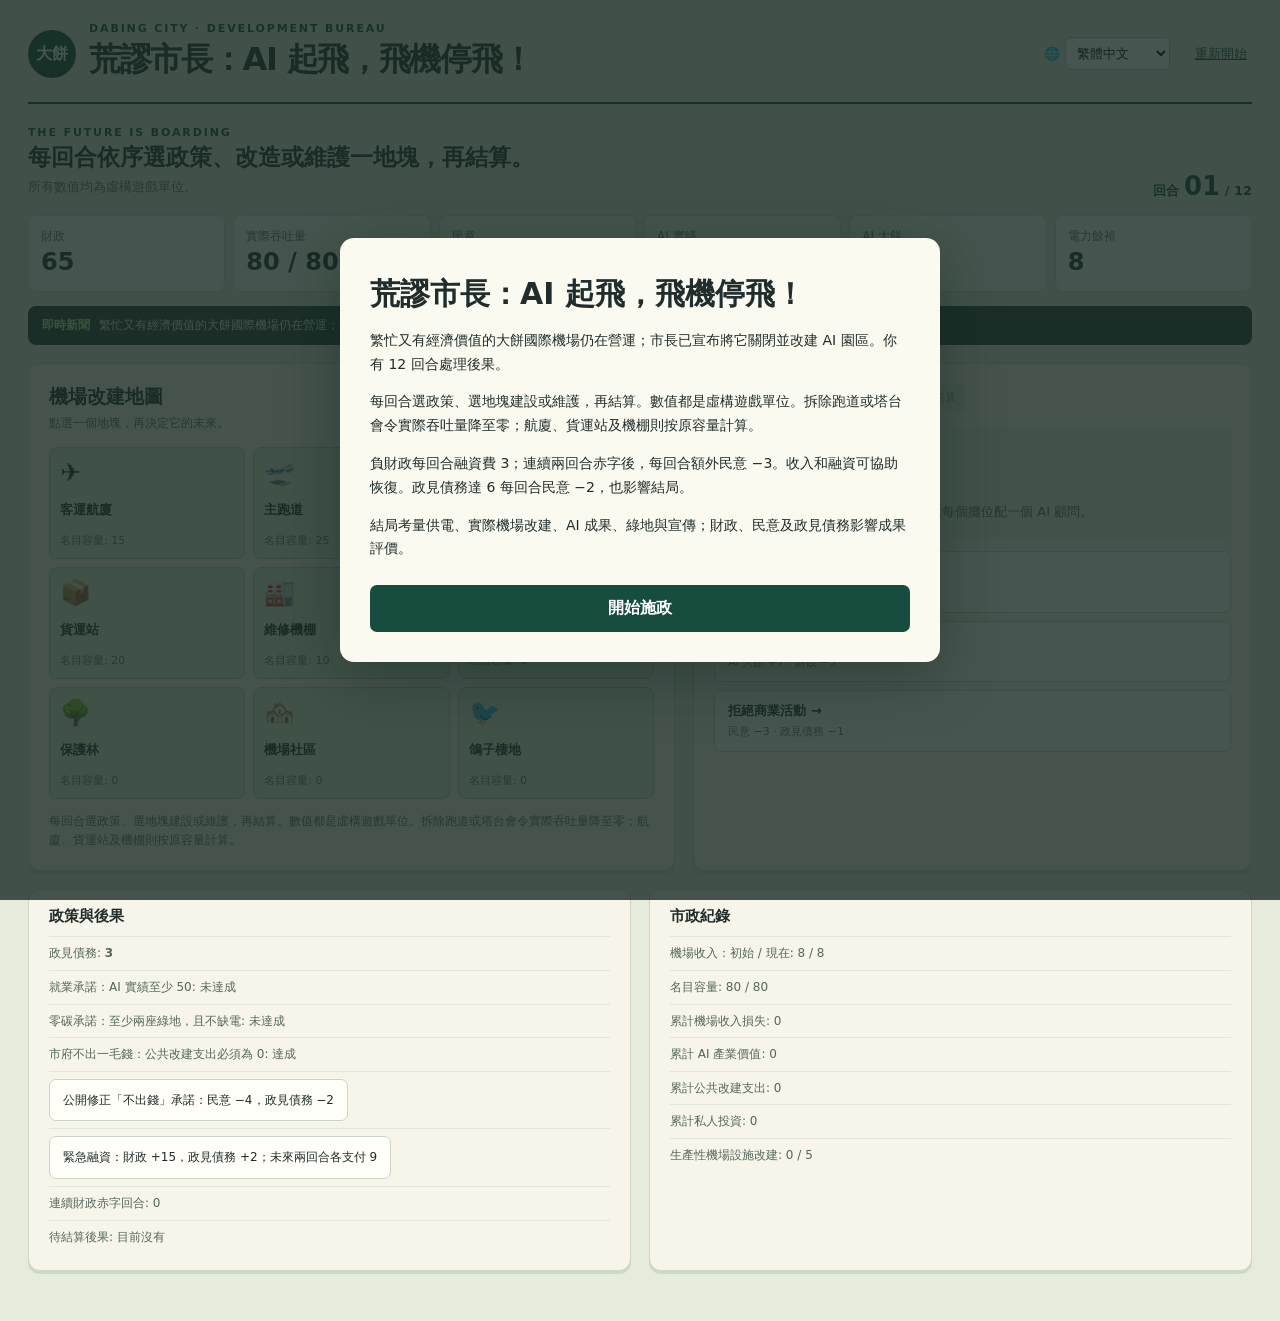
==== commit 892f921c: "feat(v0.2.1): municipal actions, upgrades, deferred decisions and locked built plots" ====
--- a/荒謬市長_v0.2.html
+++ b/荒謬市長_v0.2.html
@@ -2,7 +2,7 @@
 <html lang="zh-Hant"><head><meta charset="utf-8"><meta name="viewport" content="width=device-width, initial-scale=1"><title>荒謬市長：AI 起飛，飛機停飛！</title><style>
 :root{--ink:#202d2c;--muted:#61716a;--paper:#f7f4e9;--line:#d5ddce;--green:#174d3e;--lime:#d4e78c;--orange:#ed9d63;--red:#af4e3c}*{box-sizing:border-box}body{margin:0;background:#e6ebdc;color:var(--ink);font-family:system-ui,-apple-system,'Microsoft JhengHei',sans-serif}button{font:inherit;cursor:pointer}button:focus-visible{outline:3px solid #e18143;outline-offset:2px}.shell{max-width:1440px;margin:auto;padding:22px 28px 50px}.top{display:flex;justify-content:space-between;align-items:center;gap:20px;border-bottom:2px solid var(--green);padding-bottom:17px}.brand{display:flex;gap:13px;align-items:center}.seal{display:grid;place-items:center;width:48px;height:48px;flex:0 0 48px;line-height:1;font-size:16px;letter-spacing:-.02em;text-align:center;background:var(--green);color:#fff;border-radius:50%;font-weight:900}.eyebrow{font-size:11px;letter-spacing:.17em;font-weight:800;color:var(--green)}h1{font-size:clamp(22px,2.5vw,32px);letter-spacing:-.04em;margin:3px 0}h1 span{color:#7b9381;font-weight:500}.topright{text-align:right;font-size:13px;color:var(--muted)}.reset{border:0;background:none;color:var(--green);text-decoration:underline;padding:5px}.hero{display:flex;align-items:end;justify-content:space-between;gap:20px;padding:22px 0 14px}.hero h2{font-size:23px;margin:3px 0}.hero p{margin:5px 0;color:var(--muted);font-size:13px}.round{font-size:13px;font-weight:800;color:var(--green);white-space:nowrap}.round b{font-size:26px}.stats{display:grid;grid-template-columns:repeat(6,1fr);gap:8px}.stat{background:#f9fbf2;border:1px solid #d3ddcc;border-radius:9px;padding:12px}.stat small{font-size:12px;color:var(--muted);display:block}.stat strong{font-size:24px;display:block;margin:3px 0}.stat em{font-size:11px;font-style:normal;color:#78867a}.layout{display:grid;grid-template-columns:1.1fr .95fr;gap:18px;margin-top:18px}.panel{background:var(--paper);border:1px solid #ccd8c7;border-radius:12px;padding:20px;box-shadow:0 3px 0 #ced8c8}.panelhead{display:flex;justify-content:space-between;gap:10px;align-items:start}.panel h3{font-size:19px;margin:0}.panel p.sub{font-size:12px;color:var(--muted);margin:5px 0 15px}.badge{background:#dce9cb;color:#285440;border-radius:99px;font-size:11px;padding:5px 9px;font-weight:800;white-space:nowrap}.map{display:grid;grid-template-columns:repeat(3,1fr);gap:8px}.tile{min-height:112px;text-align:left;border:1px solid #b8cab5;border-radius:8px;background:#dfead6;padding:10px;color:var(--ink);display:flex;flex-direction:column;justify-content:space-between}.tile:hover,.tile.selected{border:2px solid var(--green);padding:9px;background:#d1e6c3}.tile .icon{font-size:25px}.tile strong{font-size:13px}.tile small{font-size:11px;color:#5e7266}.tile.built{background:#e3e8d4}.hint{margin:13px 0 0;font-size:12px;line-height:1.6;color:var(--muted)}.phase{display:flex;gap:6px;margin-bottom:17px}.phase span{font-size:11px;background:#e5eadf;color:#8a988c;padding:6px 9px;border-radius:4px}.phase .active{background:var(--green);color:white}.event{background:#e8efdd;border-left:4px solid #759e69;padding:16px;border-radius:3px}.event .tag{font-size:11px;letter-spacing:.12em;font-weight:bold;color:#55775a}.event h4{font-size:19px;margin:8px 0}.event p{font-size:13px;line-height:1.65;margin:0;color:#52675b}.choices{display:grid;gap:8px;margin-top:13px}.choice{background:#fffef8;border:1px solid #cad7c7;border-radius:7px;text-align:left;padding:11px 13px;color:var(--ink)}.choice:hover:not(:disabled){border-color:var(--green);background:#f0f6e7}.choice b,.choice small{display:block}.choice b{font-size:13px}.choice small{font-size:11px;color:#66796c;margin-top:4px;line-height:1.4}.choice:disabled{opacity:.45;cursor:not-allowed}.primary{border:0;background:var(--green);color:white;border-radius:7px;padding:13px 18px;font-weight:800;width:100%;margin-top:14px}.primary:hover:not(:disabled){background:#276853}.primary:disabled{opacity:.4;cursor:not-allowed}.lower{display:grid;grid-template-columns:1fr 1fr;gap:18px;margin-top:18px}.lower .panel{padding:17px 20px}.lower h3{font-size:15px}.list{padding:0;list-style:none;margin:10px 0 0}.list li{font-size:12px;color:#53685c;line-height:1.55;border-top:1px solid #e0e6da;padding:7px 0}.news{background:#243d36;color:#e9f1d9;border-radius:8px;margin-top:14px;padding:11px 14px;font-size:12px}.news b{color:#c8e891;margin-right:9px}.overlay{position:fixed;inset:0;background:#182b25cc;display:grid;place-items:center;padding:20px;z-index:2}.modal{max-width:600px;max-height:90vh;overflow:auto;background:#fbfaf0;border-radius:14px;padding:30px;box-shadow:0 15px 60px #10221b66}.modal h2{font-size:30px;margin:6px 0 12px}.modal p,.modal li{font-size:14px;line-height:1.7}.modal ul{padding-left:20px}.modal .primary{margin-top:10px}.result{background:#e7efdc;border-radius:8px;padding:15px;margin:15px 0}.result p{margin:3px 0}.muted{color:var(--muted)}@media(max-width:850px){.shell{padding:15px}.stats{grid-template-columns:repeat(3,1fr)}.layout{grid-template-columns:1fr}.lower{grid-template-columns:1fr}.tile{min-height:100px}.topright{display:none}}@media(max-width:480px){.stats{grid-template-columns:repeat(2,1fr)}.hero{align-items:start}.tile{min-height:90px}.tile .icon{font-size:20px}.panel{padding:15px}}
 
-*{min-width:0}html,body{max-width:100%;overflow-x:hidden}.top{flex-wrap:wrap}.brand{min-width:0;flex:1 1 300px}.brand h1{overflow-wrap:anywhere}.lang{display:inline-flex;align-items:center;gap:5px;font-size:13px}.lang select{max-width:145px;padding:7px;border:1px solid #b8cab5;border-radius:6px;background:#fffef8}.topright{display:block}.stat small,.stat em,.choice,.tile,.modal,.news,.hint,.list li{overflow-wrap:anywhere;word-break:normal}.choice b,.choice small{white-space:normal}.layout,.lower{min-width:0}.map{min-width:0}.tile{width:100%}.modal{width:min(100%,600px);overflow-wrap:anywhere}.tile-name-short{display:none}@media(max-width:1100px){.tile-name-full{display:none}.tile-name-short{display:inline}.tile strong{overflow-wrap:normal;word-break:normal;hyphens:auto}}@media(min-width:851px) and (max-width:1100px){.layout>.panel:first-child{display:flex;flex-direction:column}.layout>.panel:first-child .map{flex:1;grid-template-rows:repeat(3,minmax(125px,1fr))}}@media(max-width:600px){.choice b{font-size:15px;line-height:1.4}.choice small{font-size:13px;line-height:1.55}.event p{font-size:14px}.hint,.panel p.sub{font-size:13px}.tile strong{font-size:13px;line-height:1.3}.tile small{font-size:12px;line-height:1.3}.tile{min-height:102px}.map{gap:7px}}@media(max-width:480px){.shell{padding:12px}.top{gap:8px}.brand{flex-basis:100%}.hero{flex-wrap:wrap;align-items:flex-start}.hero>div:first-child{flex:1 1 100%;width:100%;min-width:0}.hero .round{max-width:100%;white-space:normal;flex:0 1 auto}.layout,.lower{grid-template-columns:minmax(0,1fr)}.stats{grid-template-columns:repeat(2,minmax(0,1fr))}.map{grid-template-columns:repeat(3,minmax(0,1fr))}.tile{padding:6px}.tile.selected,.tile:hover{padding:5px}.modal{padding:20px}}
+*{min-width:0}html,body{max-width:100%;overflow-x:hidden}.top{flex-wrap:wrap}.brand{min-width:0;flex:1 1 300px}.brand h1{overflow-wrap:anywhere}.lang{display:inline-flex;align-items:center;gap:5px;font-size:13px}.lang select{max-width:145px;padding:7px;border:1px solid #b8cab5;border-radius:6px;background:#fffef8}.topright{display:block}.stat small,.stat em,.choice,.tile,.modal,.news,.hint,.list li{overflow-wrap:anywhere;word-break:normal}.choice b,.choice small{white-space:normal}.layout,.lower{min-width:0}.map{min-width:0}.tile{width:100%}.modal{width:min(100%,600px);overflow-wrap:anywhere}.municipal-head{font-size:15px;margin:15px 0 7px;color:var(--green)}.tile-name-short{display:none}@media(max-width:1100px){.tile-name-full{display:none}.tile-name-short{display:inline}.tile strong{overflow-wrap:normal;word-break:normal;hyphens:auto}}@media(min-width:851px) and (max-width:1100px){.layout>.panel:first-child{display:flex;flex-direction:column}.layout>.panel:first-child .map{flex:1;grid-template-rows:repeat(3,minmax(125px,1fr))}}@media(max-width:600px){.choice b{font-size:15px;line-height:1.4}.choice small{font-size:13px;line-height:1.55}.event p{font-size:14px}.hint,.panel p.sub{font-size:13px}.tile strong{font-size:13px;line-height:1.3}.tile small{font-size:12px;line-height:1.3}.tile{min-height:102px}.map{gap:7px}}@media(max-width:480px){.shell{padding:12px}.top{gap:8px}.brand{flex-basis:100%}.hero{flex-wrap:wrap;align-items:flex-start}.hero>div:first-child{flex:1 1 100%;width:100%;min-width:0}.hero .round{max-width:100%;white-space:normal;flex:0 1 auto}.layout,.lower{grid-template-columns:minmax(0,1fr)}.stats{grid-template-columns:repeat(2,minmax(0,1fr))}.map{grid-template-columns:repeat(3,minmax(0,1fr))}.tile{padding:6px}.tile.selected,.tile:hover{padding:5px}.modal{padding:20px}}
 </style></head><body><main class="shell"><header class="top"><div class="brand"><div class="seal">大餅<br>市府</div><div><div class="eyebrow">DABING CITY · DEVELOPMENT BUREAU</div><h1>荒謬市長 <span>／ AI 起飛，飛機停飛！</span></h1></div></div><div class="topright">大餅國際機場改建計畫<br><button class="reset" id="reset">重新開始</button></div></header><section class="hero"><div><div class="eyebrow">THE FUTURE IS BOARDING</div><h2>歡迎登上未來航班。</h2><p>一座繁忙的機場，一個已經宣布的決定，還有十二回合可以解釋。</p></div><div class="round">任期進度 <b id="round">01</b> / 12</div></section><section class="stats" id="stats" aria-label="城市指標"></section><div class="news"><b>即時新聞 / NEWS</b><span id="news"></span></div><div class="layout"><section class="panel"><div class="panelhead"><div><h3>機場改建地圖</h3><p class="sub">點選一個地塊，再決定它的未來。</p></div><span class="badge">3 × 3 開發區</span></div><div class="map" id="map"></div><p class="hint" id="maphint"></p></section><section class="panel"><div class="phase" id="phases"></div><div id="action"></div></section></div><div class="lower"><section class="panel"><h3>📋 政見與未爆彈</h3><ul class="list" id="promises"></ul></section><section class="panel"><h3>🗞 市政紀錄</h3><ul class="list" id="log"></ul></section></div></main><div id="modal"></div>
 <script>
 'use strict';
@@ -101,17 +101,27 @@
 const VKEY='absurd-mayor-v02';let lang;try{lang=localStorage.getItem('absurd-mayor-language')||'zh'}catch(_){lang='zh'}if(!['zh','en','fr','nl'].includes(lang))lang='zh';
 const msg=k=>M[k][lang];const loc=s=>lang==='zh'?s:(dictionaries[lang][s]||s);const esc=x=>String(x).replace(/[&<>"']/g,c=>({'&':'&amp;','<':'&lt;','>':'&gt;','"':'&quot;',"'":'&#39;'}[c]));
 const shuffleV=a=>{for(let i=a.length-1;i>0;i--){let j=Math.floor(Math.random()*(i+1));[a[i],a[j]]=[a[j],a[i]]}return a};
-function newGame(){return {version:2,turn:1,phase:'policy',money:65,pop:60,ai:0,hype:10,debt:3,tiles:initialTiles.map(([icon,name,traffic])=>({icon,name,traffic,type:'original'})),order:shuffleV([...cards.keys()]),selected:null,queue:[],lost:0,aiValue:0,spent:0,private:0,deficit:0,distressTurns:0,revised:false,loan:false,milestones:[],log:[],finished:false}}
-function valid(v){return v&&v.version===2&&Number.isInteger(v.turn)&&v.turn>=1&&v.turn<=12&&['policy','build','settle','done'].includes(v.phase)&&Array.isArray(v.tiles)&&v.tiles.length===9&&v.tiles.every((x,i)=>x&&['original',...Object.keys(builds)].includes(x.type)&&typeof x.icon==='string'&&typeof x.name==='string'&&Number.isFinite(x.traffic)&&x.traffic>=0&&x.traffic<81&&(x.type!=='original'||x.name===initialTiles[i][1]&&x.traffic===initialTiles[i][2]))&&Array.isArray(v.order)&&v.order.length===15&&new Set(v.order).size===15&&v.order.every(x=>Number.isInteger(x)&&x>=0&&x<15)&&Array.isArray(v.queue)&&v.queue.every(q=>q&&Number.isInteger(q.due)&&q.due>0&&q.effect&&Object.entries(q.effect).every(([k,n])=>['money','pop','ai','hype','debt'].includes(k)&&Number.isFinite(n)))&&Array.isArray(v.log)&&v.log.every(x=>x&&['policy','build','milestone','settlement'].includes(x.kind)&&(x.kind!=='policy'||Number.isInteger(x.card)&&x.card>=0&&x.card<15&&Number.isInteger(x.option)&&x.option>=0&&x.option<cards[x.card][2].length)&&(x.kind!=='build'||x.type==='maintain'||!!builds[x.type])&&(x.kind!=='milestone'||!!M[x.key]))&&Array.isArray(v.milestones)&&v.milestones.every(x=>x&&['milestone4a','milestone4b','milestone8a','milestone8b','milestone12'].includes(x.key))&&(v.selected===null||Number.isInteger(v.selected)&&v.selected>=0&&v.selected<9)&&typeof v.finished==='boolean'&&typeof v.loan==='boolean'&&typeof v.revised==='boolean'&&['money','pop','ai','hype','debt','lost','aiValue','spent','private','deficit','distressTurns'].every(k=>Number.isFinite(v[k]))}
-let game,notice='';try{let raw=localStorage.getItem(VKEY);if(raw){let obj=JSON.parse(raw);if(valid(obj))game=obj;else notice='invalid'}else if(localStorage.getItem(KEY))notice='pendingOld'}catch(_){notice='invalid'}if(!game)game=newGame();
+function newGame(){return {version:2,turn:1,phase:'policy',money:65,pop:60,ai:0,hype:10,debt:3,tiles:initialTiles.map(([icon,name,traffic])=>({icon,name,traffic,type:'original'})),order:shuffleV([...cards.keys()]),selected:null,queue:[],lost:0,aiValue:0,spent:0,private:0,deficit:0,distressTurns:0,adminUsed:{},deferred:0,revised:false,loan:false,milestones:[],log:[],finished:false}}
+function valid(v){return v&&v.version===2&&Number.isInteger(v.turn)&&v.turn>=1&&v.turn<=12&&['policy','build','settle','done'].includes(v.phase)&&Array.isArray(v.tiles)&&v.tiles.length===9&&v.tiles.every((x,i)=>x&&['original',...Object.keys(builds)].includes(x.type)&&typeof x.icon==='string'&&typeof x.name==='string'&&Number.isFinite(x.traffic)&&x.traffic>=0&&x.traffic<81&&(x.type!=='original'||x.name===initialTiles[i][1]&&x.traffic===initialTiles[i][2]))&&Array.isArray(v.order)&&v.order.length===15&&new Set(v.order).size===15&&v.order.every(x=>Number.isInteger(x)&&x>=0&&x<15)&&Array.isArray(v.queue)&&v.queue.every(q=>q&&Number.isInteger(q.due)&&q.due>0&&q.effect&&Object.entries(q.effect).every(([k,n])=>['money','pop','ai','hype','debt'].includes(k)&&Number.isFinite(n)))&&Array.isArray(v.log)&&v.log.every(x=>x&&['policy','build','upgrade','admin','defer','milestone','settlement'].includes(x.kind)&&(x.kind!=='policy'||Number.isInteger(x.card)&&x.card>=0&&x.card<15&&Number.isInteger(x.option)&&x.option>=0&&x.option<cards[x.card][2].length)&&(x.kind!=='build'||x.type==='maintain'||!!builds[x.type])&&(x.kind!=='milestone'||!!M[x.key]))&&Array.isArray(v.milestones)&&v.milestones.every(x=>x&&['milestone4a','milestone4b','milestone8a','milestone8b','milestone12'].includes(x.key))&&(v.selected===null||Number.isInteger(v.selected)&&v.selected>=0&&v.selected<9)&&(!v.adminUsed||(typeof v.adminUsed==='object'&&!Array.isArray(v.adminUsed)&&Object.keys(v.adminUsed).every(k=>['consult','research','investment','audit'].includes(k)&&v.adminUsed[k]===true)))&&(!('deferred' in v)||Number.isInteger(v.deferred)&&v.deferred>=0)&&v.tiles.every(t=>t.level===undefined||t.level===1||t.level===2)&&typeof v.finished==='boolean'&&typeof v.loan==='boolean'&&typeof v.revised==='boolean'&&['money','pop','ai','hype','debt','lost','aiValue','spent','private','deficit','distressTurns'].every(k=>Number.isFinite(v[k]))}
+let game,notice='';try{let raw=localStorage.getItem(VKEY);if(raw){let obj=JSON.parse(raw);if(valid(obj))game=obj;else notice='invalid'}else if(localStorage.getItem(KEY))notice='pendingOld'}catch(_){notice='invalid'}if(!game)game=newGame();game.adminUsed=game.adminUsed||{};game.deferred=game.deferred||0;game.tiles.forEach(t=>{if(t.type!=='original'&&!t.level)t.level=1});
 function persist(){try{localStorage.setItem(VKEY,JSON.stringify(game));localStorage.setItem('absurd-mayor-language',lang)}catch(_){}}
-function metrics(g=game){let nominal=g.tiles.reduce((n,t)=>n+t.traffic,0),traffic=g.tiles[1].type==='original'&&g.tiles[2].type==='original'?nominal:0,supply=5,demand=0,ai=0,biz=0;g.tiles.forEach(t=>{if(t.type==='original'&&t.name==='舊變電站')supply+=3;if(t.type==='power')supply+=5;if(builds[t.type]){const b=builds[t.type];demand+=Math.max(0,b.power);ai+=b.ai;if(t.type==='market')biz+=3}});return {nominal,traffic,airport:Math.floor(traffic/10),supply,demand,ai,biz,redeveloped:g.tiles.slice(0,5).filter(t=>t.type!=='original').length,parks:g.tiles.filter(t=>t.type==='park').length}}
+function metrics(g=game){let nominal=g.tiles.reduce((n,t)=>n+t.traffic,0),traffic=g.tiles[1].type==='original'&&g.tiles[2].type==='original'?nominal:0,supply=5,demand=0,ai=0,biz=0;g.tiles.forEach(t=>{if(t.type==='original'&&t.name==='舊變電站')supply+=3;if(t.type==='power')supply+=5;if(builds[t.type]){const b=builds[t.type],up=(t.level||1)===2;demand+=Math.max(0,b.power)+(up&&b.ai>0?1:0);ai+=b.ai+(up?Math.ceil(b.ai/2):0);if(up&&t.type==='power')supply+=3;if(t.type==='market')biz+=3+(up?1:0)}});return {nominal,traffic,airport:Math.floor(traffic/10),supply,demand,ai,biz,redeveloped:g.tiles.slice(0,5).filter(t=>t.type!=='original').length,parks:g.tiles.filter(t=>t.type==='park').length}}
 function promises(g=game){let m=metrics(g);return [g.ai>=50,m.parks>=2&&m.demand<=m.supply,g.spent===0]}
 function endingKey(g=game){let m=metrics(g);if(m.demand>m.supply)return 'heater';if(m.redeveloped>=2&&g.ai>=50&&g.money>=0&&g.pop>=35&&g.debt<8&&g.aiValue>=g.lost)return 'miracle';if(m.parks>=3)return 'pigeon';if(g.hype>=45&&g.hype>g.ai*1.3)return 'ppt';return 'airport'}
 const endInfo={heater:['全球最大暖氣機','資料中心排成一列，電表跑得比飛機還快。園區的主要產出是熱量。'],miracle:['AI 奇蹟・新矽谷','園區終於交出了真實成果。舊機場的損失依然存在，但新產業確實站穩了腳步。'],pigeon:['鴿子共和國','公聽會的常客終於獲勝。市府宣布這是全球第一座鳥類主導的智慧園區。'],ppt:['PPT 科技城','園區的投影片產量世界第一。至於真正的企業，招商簡報說「即將進駐」。'],airport:['全球第一座沒有飛機的航空城','機場被改造，AI 成果仍不足以補上缺口。市府開始研究重建跑道的可能性。']};
 function apply(g,obj){for(const [k,v] of Object.entries(obj))g[k]+=v;g.pop=Math.max(0,Math.min(100,g.pop));g.debt=Math.max(0,g.debt);g.ai=Math.max(0,g.ai);g.hype=Math.max(0,g.hype)}
 function choosePolicy(g,i){if(g.phase!=='policy')return;let idx=g.order[g.turn-1],c=cards[idx][2][i];if(!c)return;apply(g,c[2]);if(idx===1&&i===0)g.private+=12;if(c[3])g.queue.push({due:g.turn+c[3][0],effect:c[3][1],card:idx,option:i});g.log.unshift({turn:g.turn,kind:'policy',card:idx,option:i});g.log=g.log.slice(0,8);g.phase='build'}
-function develop(g,idx,type){if(g.phase!=='build'||idx===null||idx<0||idx>8)return;let old=g.tiles[idx];if(type==='maintain'){g.money-=2}else if(builds[type]){let b=builds[type];g.money-=b.cost;g.spent+=b.cost;g.hype+=b.hype;if(type==='power')g.pop-=3;if(type==='park')g.pop+=5;if(old.type==='original'&&['保護林','機場社區','鴿子棲地'].includes(old.name)&&type!=='park')g.pop-=3;g.tiles[idx]={icon:b.icon,name:b.name,traffic:0,type}}else return;g.pop=Math.max(0,Math.min(100,g.pop));g.log.unshift({turn:g.turn,kind:'build',plot:idx,type});g.log=g.log.slice(0,8);g.phase='settle';g.selected=null}
+function finishAction(g,kind,data={}){g.log.unshift({turn:g.turn,kind,...data});g.log=g.log.slice(0,8);g.phase='settle';g.selected=null}
+function develop(g,idx,type){if(g.phase!=='build'||idx===null||idx<0||idx>8||!builds[type]||g.tiles[idx].type!=='original')return false;const old=g.tiles[idx],b=builds[type];g.money-=b.cost;g.spent+=b.cost;g.hype+=b.hype;if(type==='power')g.pop-=3;if(type==='park')g.pop+=5;if(['保護林','機場社區','鴿子棲地'].includes(old.name)&&type!=='park')g.pop-=3;g.tiles[idx]={icon:b.icon,name:b.name,traffic:0,type,level:1};g.pop=Math.max(0,Math.min(100,g.pop));finishAction(g,'build',{plot:idx,type});return true}
+function upgrade(g,idx){if(g.phase!=='build'||!Number.isInteger(idx)||idx<0||idx>8)return false;let tile=g.tiles[idx];if(tile.type==='original'||!builds[tile.type]||(tile.level||1)!==1)return false;const cost=Math.max(5,Math.ceil(builds[tile.type].cost*.6));g.money-=cost;g.spent+=cost;tile.level=2;if(tile.type==='park')g.pop=Math.min(100,g.pop+3);if(tile.type==='show')g.hype+=5;finishAction(g,'upgrade',{plot:idx,type:tile.type});return true}
+const municipal={
+ consult:{cost:6,pop:5,hype:0,debt:0,ai:0},
+ research:{cost:7,pop:0,hype:1,debt:0,ai:6},
+ investment:{cost:-8,pop:-3,hype:2,debt:2,ai:0},
+ audit:{cost:4,pop:2,hype:-3,debt:-1,ai:0}
+};
+function administration(g,key){if(g.phase!=='build'||!municipal[key]||(g.adminUsed||{})[key])return false;const a=municipal[key];g.adminUsed=g.adminUsed||{};g.adminUsed[key]=true;apply(g,{money:-a.cost,pop:a.pop,hype:a.hype,debt:a.debt,ai:a.ai});finishAction(g,'admin',{key});return true}
+function deferAction(g){if(g.phase!=='build')return false;g.deferred=(g.deferred||0)+1;apply(g,{pop:-2,debt:1});finishAction(g,'defer');return true}
 function milestone(g){let m=metrics(g),key;if(g.turn===4){key=m.redeveloped>=1?'milestone4a':'milestone4b';apply(g,{pop:m.redeveloped>=1?2:-3})}if(g.turn===8){key=g.ai>=20&&m.demand<=m.supply?'milestone8a':'milestone8b';apply(g,{pop:key==='milestone8a'?3:-3})}if(g.turn===12){key='milestone12';if(g.debt>=6)apply(g,{pop:-4})}if(key){g.milestones.push({turn:g.turn,key,lost:g.lost,aiValue:g.aiValue,traffic:m.traffic});g.log.unshift({turn:g.turn,kind:'milestone',key})}}
 function doSettle(g){if(g.phase!=='settle')return;let m=metrics(g),short=m.demand>m.supply,produced=short?Math.floor(m.ai/2):m.ai;g.lost+=8-m.airport;g.aiValue+=produced;apply(g,{money:m.airport+m.biz+Math.floor(produced/3)-4,ai:produced,pop:(short?-3:0)+(g.debt>=6?-2:0)});for(let q of g.queue.filter(q=>q.due===g.turn))apply(g,q.effect);g.queue=g.queue.filter(q=>q.due>g.turn);let fee=0,penalty=0;if(g.money<0){fee=3;g.money-=fee;g.deficit++;g.distressTurns++;if(g.deficit>=2){penalty=3;apply(g,{pop:-3})}}else g.deficit=0;g.log.unshift({turn:g.turn,kind:'settlement',airport:m.airport,production:produced,fee,penalty});milestone(g);g.log=g.log.slice(0,8);if(g.turn===12){g.finished=true;g.phase='done'}else{g.turn++;g.phase='policy'}}
 function preview(g,index){let copy={...g,tiles:g.tiles.map(t=>({...t}))};copy.tiles[index]={type:'lab',traffic:0};return metrics(copy)}
@@ -135,14 +145,25 @@
  '轉型商業區':{zh:'商業區',en:'Shops',fr:'Commerces',nl:'Winkels'}
 };
 const shortTileName=name=>(compactTileNames[name]&&compactTileNames[name][lang])||loc(name);
+const A={
+ zh:{choose:'選擇市政行動：點選地塊來建設或升級，或直接執行行政措施／暫緩。',build:'改建原始設施',upgrade:'升級現有設施',level:'等級',atMax:'已達最高等級',originalOnly:'已建設的地塊不可直接覆蓋。升級可保留既有設施。',municipal:'不需選地塊的市政措施（各最多一次）',consult:'社區協商',research:'產業研發',investment:'招商融資',audit:'財政與程序審查',defer:'暫緩決策',defCost:'民意 −2，政見債務 +1；本回合不建設。',taken:'已執行',upgradeEffect:'保留設施；AI 產能約 +50%，額外用電 +1（如適用）；電力設施增加供電 +3。',auto:'無須每回合重建地塊。'},
+ en:{choose:'Choose a municipal action: select a tile to build or upgrade, or use administration/defer.',build:'Redevelop original facility',upgrade:'Upgrade existing facility',level:'Level',atMax:'Maximum level reached',originalOnly:'Built plots cannot be overwritten. Upgrade the existing facility.',municipal:'City administration (each action once)',consult:'Community consultation',research:'Industry research',investment:'Investor financing',audit:'Fiscal and procedure audit',defer:'Defer decision',defCost:'Public support −2; promise debt +1. No building this turn.',taken:'Already used',upgradeEffect:'Keep building; +50% AI capacity, +1 demand if productive; power supply +3.',auto:'Rebuilding is not required every turn.'},
+ fr:{choose:'Choisissez une action municipale : bâtir, améliorer, administrer ou reporter.',build:'Reconvertir un site initial',upgrade:'Améliorer un équipement',level:'Niveau',atMax:'Niveau maximal atteint',originalOnly:'Un site déjà aménagé ne peut pas être remplacé directement.',municipal:'Gestion municipale (une fois par action)',consult:'Concertation locale',research:'Recherche industrielle',investment:'Financement privé',audit:'Audit budgétaire',defer:'Reporter la décision',defCost:'Soutien −2 ; dette électorale +1. Aucun chantier ce tour.',taken:'Déjà utilisée',upgradeEffect:'Conserver le bâtiment ; production IA +50 %, consommation +1 ; alimentation +3.',auto:'Aucun besoin de reconstruire à chaque tour.'},
+ nl:{choose:'Kies een stadsactie: bouw, verbeter, bestuur of stel uit.',build:'Oorspronkelijke locatie ombouwen',upgrade:'Bestaande voorziening verbeteren',level:'Niveau',atMax:'Maximaal niveau bereikt',originalOnly:'Een bebouwd perceel kan niet zomaar vervangen worden.',municipal:'Stadsbestuur (elke actie eenmaal)',consult:'Overleg met bewoners',research:'Industrieel onderzoek',investment:'Investeerders aantrekken',audit:'Financiële controle',defer:'Besluit uitstellen',defCost:'Steun −2; belofteschuld +1. Deze beurt geen bouw.',taken:'Al uitgevoerd',upgradeEffect:'Behoud gebouw; AI-productie +50%, stroomvraag +1; stroomvoorziening +3.',auto:'Niet elke beurt opnieuw bouwen.'}
+};
+const am=k=>A[lang][k];
 function drawV2(){let m=metrics(),p=promises();document.documentElement.lang=lang==='zh'?'zh-Hant':lang;document.title=msg('title');document.querySelector('h1').textContent=msg('title');document.querySelector('.seal').textContent=lang==='zh'?'大餅':'DB';document.querySelector('.seal').setAttribute('aria-label',({zh:'大餅市政府',en:'Dabing City government',fr:'Ville de Dabing',nl:'Stadsbestuur van Dabing'})[lang]);document.querySelector('.topright').innerHTML=`<button class="reset" data-v2="restart">${msg('restart')}</button>`;document.querySelector('.eyebrow').textContent='DABING CITY · DEVELOPMENT BUREAU';document.querySelector('.hero h2').textContent=msg('phaseIntro');document.querySelector('.hero p').textContent=msg('units');document.querySelector('.round').innerHTML=`${msg('round')} <b>${String(game.turn).padStart(2,'0')}</b> / 12`;
 let vals=[[msg('money'),game.money],[msg('traffic'),m.traffic+' / 80'],[msg('pop'),game.pop],[msg('ai'),game.ai],[msg('hype'),game.hype],[msg('power'),m.supply-m.demand]];document.getElementById('stats').innerHTML=vals.map(([a,b])=>`<div class="stat"><small>${a}</small><strong>${b}</strong></div>`).join('');let last=game.milestones.at(-1);document.getElementById('news').textContent=last?msg(last.key):msg('intro');document.querySelector('.news b').textContent=lang==='zh'?'即時新聞':lang==='en'?'NEWS':lang==='fr'?'ACTUALITÉS':'NIEUWS';document.getElementById('stats').setAttribute('aria-label',msg('outcome'));
 let map=document.getElementById('map');map.innerHTML=game.tiles.map((tile,i)=>`<button class="tile ${tile.type!=='original'?'built':''} ${game.selected===i?'selected':''}" data-v2="tile" data-index="${i}" aria-pressed="${game.selected===i}" aria-label="${esc(loc(tile.name)+' — '+msg('nominal')+': '+tile.traffic)}" title="${esc(loc(tile.name))}"><span class="icon">${tile.icon} ${game.selected===i?'✓':''}</span><strong><span class="tile-name-full">${esc(loc(tile.name))}</span><span class="tile-name-short" aria-hidden="true">${esc(shortTileName(tile.name))}</span></strong><small>${msg('nominal')}: ${tile.traffic}</small></button>`).join('');document.querySelector('.panelhead h3').textContent=loc('機場改建地圖');document.querySelector('.panelhead p').textContent=loc('點選一個地塊，再決定它的未來。');document.querySelector('.panelhead .badge').textContent='3 × 3';document.getElementById('maphint').textContent=msg('rules');document.getElementById('phases').innerHTML=['policy','build','settle'].map((k,i)=>`<span class="${game.phase===k?'active':''}">0${i+1} ${msg(k)}</span>`).join('');
-let action=document.getElementById('action'),card=cards[game.order[game.turn-1]];if(game.phase==='policy'){action.innerHTML=`<div class="event"><div class="tag">${msg('policy')}</div><h4>${loc(card[0])}</h4><p>${loc(card[1])}</p></div><div class="choices">${card[2].map((o,i)=>`<button class="choice" data-v2="policy" data-index="${i}"><b>${loc(o[0])} →</b><small>${optionEffect(o)}</small></button>`).join('')}</div>`}else if(game.phase==='build'){let idx=game.selected,tile=idx===null?null:game.tiles[idx],after=tile?preview(game,idx):null;action.innerHTML=`<div class="event"><div class="tag">${msg('build')}</div><h4>${tile?loc(tile.name):msg('select')}</h4><p>${tile?`${msg('proposal')}: ${m.traffic} → ${after.traffic} / 80; ${msg('income')}: ${m.airport} → ${after.airport}.`:msg('phaseIntro')}</p></div>${tile?`<div class="choices"><button class="choice" data-v2="build" data-type="maintain"><b>${msg('maintain')}</b></button>${Object.entries(builds).map(([k,b])=>`<button class="choice" data-v2="build" data-type="${k}"><b>${b.icon} ${loc(b.name)} →</b><small>${msg('cost')}: ${b.cost} · ${msg('aiEach')}: +${b.ai} · ${msg('demand')}: ${b.power>0?'+'+b.power:b.power} · ${msg('hype')}: +${b.hype} · ${msg('supportChange')}: ${k==='power'?-3:k==='park'?5:tile.type==='original'&&idx>=6?-3:0}</small></button>`).join('')}</div>`:''}`}else if(game.phase==='settle'){action.innerHTML=`<div class="event"><h4>${msg('settle')}</h4><p>${msg('income')}: +${m.airport}; ${msg('aiEach')}: +${m.demand>m.supply?Math.floor(m.ai/2):m.ai}; ${msg('debtRule')}</p></div><button class="primary" data-v2="settle">${msg('settleBtn')} →</button>`}else action.innerHTML='';
-let left=document.getElementById('promises');left.parentElement.querySelector('h3').textContent=msg('actions');left.innerHTML=[`${msg('debt')}: <b>${game.debt}</b>`,`${msg('promise1')}: ${msg(p[0]?'yes':'no')}`,`${msg('promise2')}: ${msg(p[1]?'yes':'no')}`,`${msg('promise3')}: ${msg(p[2]?'yes':'no')}`,game.revised?msg('revised'):`<button class="choice" data-v2="revise">${msg('revise')}</button>`,!game.loan?`<button class="choice" data-v2="loan">${msg('recovery')}</button>`:'',`${msg('crisis')}: ${game.deficit}`,`${msg('pending')}: ${game.queue.length?game.queue.map(q=>`${msg('due')} ${q.due}: ${eff(q.effect)}`).join('; '):msg('none')}`].filter(Boolean).map(x=>`<li>${x}</li>`).join('');let right=document.getElementById('log');right.parentElement.querySelector('h3').textContent=msg('events');right.innerHTML=[`${msg('airport')}: 8 / ${m.airport}`,`${msg('nominal')}: ${m.nominal} / 80`,`${msg('lost')}: ${game.lost}`,`${msg('aiValue')}: ${game.aiValue}`,`${msg('spend')}: ${game.spent}`,`${msg('private')}: ${game.private}`,`${msg('redevelop')}: ${m.redeveloped} / 5`,...game.log.slice(0,4).map(x=>`${msg('round')} ${x.turn}: ${x.kind==='policy'?loc(cards[x.card][2][x.option][0]):x.kind==='build'?(x.type==='maintain'?msg('maintain'):loc(builds[x.type].name)):x.kind==='milestone'?msg(x.key):`${msg('income')} +${x.airport}; ${msg('aiEach')} +${x.production}; ${msg('financing')} −${x.fee}`}`)].map(x=>`<li>${x}</li>`).join('');persist();if(game.finished)showEnd()}
+let action=document.getElementById('action'),card=cards[game.order[game.turn-1]];if(game.phase==='policy'){action.innerHTML=`<div class="event"><div class="tag">${msg('policy')}</div><h4>${loc(card[0])}</h4><p>${loc(card[1])}</p></div><div class="choices">${card[2].map((o,i)=>`<button class="choice" data-v2="policy" data-index="${i}"><b>${loc(o[0])} →</b><small>${optionEffect(o)}</small></button>`).join('')}</div>`}else if(game.phase==='build'){let idx=game.selected,tile=idx===null?null:game.tiles[idx],after=tile&&tile.type==='original'?preview(game,idx):null;
+const admins=Object.entries(municipal).map(([k,a])=>`<button class="choice" data-v2="admin" data-type="${k}" ${game.adminUsed[k]?'disabled':''}><b>${am(k)} ${game.adminUsed[k]?'('+am('taken')+')':''}</b><small>${msg('cost')}: ${a.cost}; ${msg('pop')}: ${a.pop>=0?'+':''}${a.pop}; ${msg('ai')}: +${a.ai}; ${msg('debt')}: ${a.debt>=0?'+':''}${a.debt}</small></button>`).join('');
+const slot=tile?(tile.type==='original'? `<div class="event"><h4>${loc(tile.name)} · ${am('build')}</h4><p>${msg('proposal')}: ${m.traffic} → ${after.traffic}/80; ${msg('income')}: ${m.airport} → ${after.airport}.</p></div><div class="choices">${Object.entries(builds).map(([k,b])=>`<button class="choice" data-v2="build" data-type="${k}"><b>${b.icon} ${loc(b.name)} →</b><small>${msg('cost')}: ${b.cost} · ${msg('aiEach')}: +${b.ai} · ${msg('demand')}: ${b.power>0?'+'+b.power:b.power} · ${msg('hype')}: +${b.hype}</small></button>`).join('')}</div>` : `<div class="event"><h4>${loc(tile.name)} · ${am('level')} ${tile.level||1}/2</h4><p>${am('originalOnly')}</p></div>${(tile.level||1)<2?`<button class="choice" data-v2="upgrade" style="width:100%"><b>${am('upgrade')} · ${msg('cost')}: ${Math.max(5,Math.ceil(builds[tile.type].cost*.6))}</b><small>${am('upgradeEffect')}</small></button>`:`<p class="hint">${am('atMax')}</p>`}`) : `<div class="event"><h4>${msg('build')}</h4><p>${am('choose')}</p></div>`;
+action.innerHTML=`${slot}<h4 class="municipal-head">${am('municipal')}</h4><div class="choices">${admins}<button class="choice" data-v2="defer"><b>${am('defer')}</b><small>${am('defCost')}</small></button></div>`
+}else if(game.phase==='settle'){action.innerHTML=`<div class="event"><h4>${msg('settle')}</h4><p>${msg('income')}: +${m.airport}; ${msg('aiEach')}: +${m.demand>m.supply?Math.floor(m.ai/2):m.ai}; ${msg('debtRule')}</p></div><button class="primary" data-v2="settle">${msg('settleBtn')} →</button>`}else action.innerHTML='';
+let left=document.getElementById('promises');left.parentElement.querySelector('h3').textContent=msg('actions');left.innerHTML=[`${msg('debt')}: <b>${game.debt}</b>`,`${msg('promise1')}: ${msg(p[0]?'yes':'no')}`,`${msg('promise2')}: ${msg(p[1]?'yes':'no')}`,`${msg('promise3')}: ${msg(p[2]?'yes':'no')}`,game.revised?msg('revised'):`<button class="choice" data-v2="revise">${msg('revise')}</button>`,!game.loan?`<button class="choice" data-v2="loan">${msg('recovery')}</button>`:'',`${msg('crisis')}: ${game.deficit}`,`${msg('pending')}: ${game.queue.length?game.queue.map(q=>`${msg('due')} ${q.due}: ${eff(q.effect)}`).join('; '):msg('none')}`].filter(Boolean).map(x=>`<li>${x}</li>`).join('');let right=document.getElementById('log');right.parentElement.querySelector('h3').textContent=msg('events');right.innerHTML=[`${msg('airport')}: 8 / ${m.airport}`,`${msg('nominal')}: ${m.nominal} / 80`,`${msg('lost')}: ${game.lost}`,`${msg('aiValue')}: ${game.aiValue}`,`${msg('spend')}: ${game.spent}`,`${msg('private')}: ${game.private}`,`${msg('redevelop')}: ${m.redeveloped} / 5`,...game.log.slice(0,4).map(x=>`${msg('round')} ${x.turn}: ${x.kind==='policy'?loc(cards[x.card][2][x.option][0]):x.kind==='build'?loc(builds[x.type].name):x.kind==='upgrade'?am('upgrade')+' '+loc(builds[x.type].name):x.kind==='admin'?am(x.key):x.kind==='defer'?am('defer'):x.kind==='milestone'?msg(x.key):`${msg('income')} +${x.airport}; ${msg('aiEach')} +${x.production}; ${msg('financing')} −${x.fee}`}`)].map(x=>`<li>${x}</li>`).join('');persist();if(game.finished)showEnd()}
 function showEnd(){let m=metrics(),k=endingKey(),e=endInfo[k],desc=k==='airport'&&m.traffic===80?msg('epilogueOpen'):k==='airport'&&m.traffic>0?msg('epiloguePartial'):loc(e[1]),title=k==='airport'&&m.traffic>0?msg('turnaround'):loc(e[0]);document.getElementById('modal').innerHTML=`<div class="overlay"><section class="modal" role="dialog" aria-modal="true" aria-labelledby="endtitle"><div class="eyebrow">${msg('outcome')}</div><h2 id="endtitle">${title}</h2><p>${desc}</p><div class="result"><p>${msg('money')}: ${game.money} · ${msg('pop')}: ${game.pop} · ${msg('debt')}: ${game.debt}</p><p>${msg('traffic')}: ${m.traffic}/80 · ${msg('redevelop')}: ${m.redeveloped}/5</p><p>${msg('lost')}: ${game.lost} · ${msg('aiValue')}: ${game.aiValue}</p><p>${msg('spend')}: ${game.spent} · ${msg('private')}: ${game.private}</p><p>${msg('fulfilled')}: ${promises().filter(Boolean).length}/3</p></div><p>${msg('endHelp')}</p><button class="primary" data-v2="restart">${msg('restart')}</button></section></div>`}
 function showIntro(key){document.getElementById('modal').innerHTML=`<div class="overlay"><section class="modal" role="dialog" aria-modal="true" aria-labelledby="introtitle"><h2 id="introtitle">${msg('title')}</h2>${key?`<p><b>${msg(key)}</b></p>`:''}<p>${msg('intro')}</p><p>${msg('rules')}</p><p>${msg('debtRule')}</p><p>${msg('endHelp')}</p><button class="primary" data-v2="close">${msg('start')}</button></section></div>`}
-document.addEventListener('click',e=>{let b=e.target.closest('[data-v2]');if(!b)return;let a=b.dataset.v2;if(a==='close')document.getElementById('modal').innerHTML='';if(a==='policy')choosePolicy(game,Number(b.dataset.index));if(a==='tile'&&game.phase==='build')game.selected=Number(b.dataset.index);if(a==='build')develop(game,game.selected,b.dataset.type);if(a==='settle')doSettle(game);if(a==='revise'&&!game.revised&&!game.finished){game.revised=true;apply(game,{pop:-4,debt:-2})}if(a==='loan'&&!game.loan&&!game.finished){game.loan=true;apply(game,{money:15,debt:2});game.queue.push({due:game.turn+1,effect:{money:-9}},{due:game.turn+2,effect:{money:-9}})}if(a==='restart'&&confirm(msg('confirm'))){game=newGame();document.getElementById('modal').innerHTML='';drawV2();showIntro();return}drawV2()});
+document.addEventListener('click',e=>{let b=e.target.closest('[data-v2]');if(!b)return;let a=b.dataset.v2;if(a==='close')document.getElementById('modal').innerHTML='';if(a==='policy')choosePolicy(game,Number(b.dataset.index));if(a==='tile'&&game.phase==='build')game.selected=Number(b.dataset.index);if(a==='build')develop(game,game.selected,b.dataset.type);if(a==='upgrade')upgrade(game,game.selected);if(a==='admin')administration(game,b.dataset.type);if(a==='defer')deferAction(game);if(a==='settle')doSettle(game);if(a==='revise'&&!game.revised&&!game.finished){game.revised=true;apply(game,{pop:-4,debt:-2})}if(a==='loan'&&!game.loan&&!game.finished){game.loan=true;apply(game,{money:15,debt:2});game.queue.push({due:game.turn+1,effect:{money:-9}},{due:game.turn+2,effect:{money:-9}})}if(a==='restart'&&confirm(msg('confirm'))){game=newGame();document.getElementById('modal').innerHTML='';drawV2();showIntro();return}drawV2()});
 const language=document.createElement('label');language.className='lang';language.innerHTML='🌐 <select aria-label="Language">'+[['zh','繁體中文'],['en','English'],['fr','Français'],['nl','Nederlands']].map(([a,b])=>`<option value="${a}">${b}</option>`).join('')+'</select>';document.querySelector('.brand').after(language);let select=language.querySelector('select');select.value=lang;select.addEventListener('change',()=>{lang=select.value;let active=!!document.querySelector('#introtitle');drawV2();if(active)showIntro(notice)});
 drawV2();if(!game.finished&&game.turn===1&&game.phase==='policy')showIntro(notice);
 
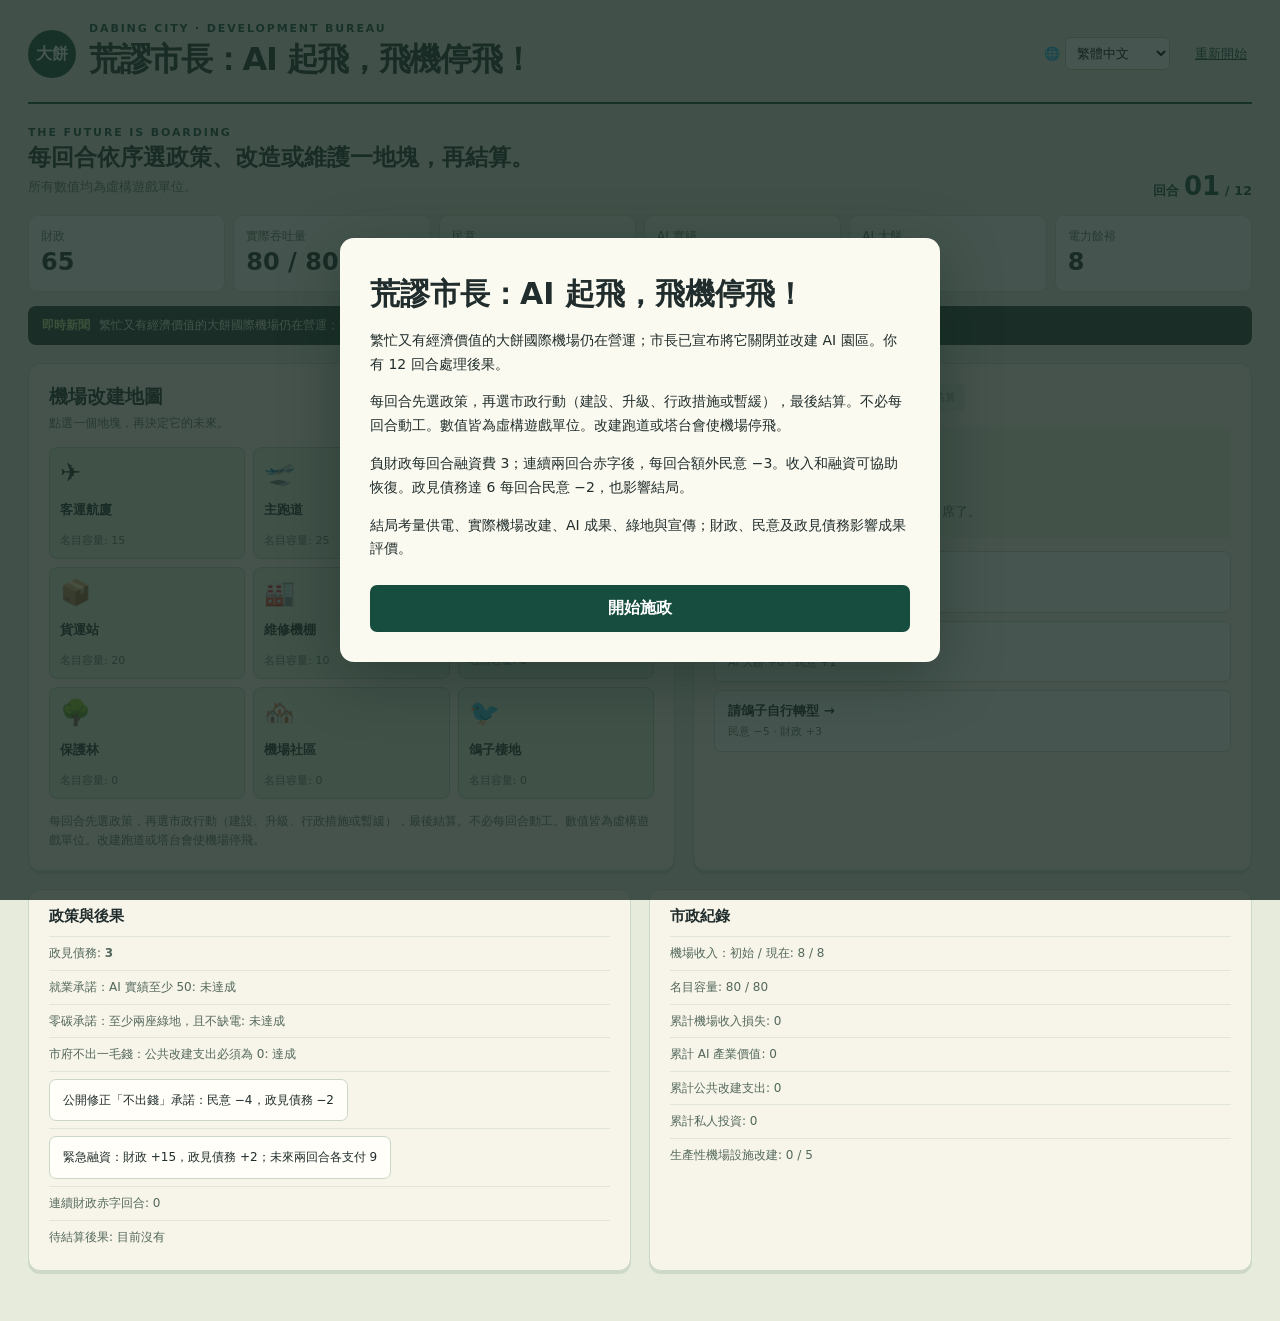
==== commit 87a0286d: "fix(v0.2.1): align four-language instructions and investor-financing ledger" ====
--- a/荒謬市長_v0.2.html
+++ b/荒謬市長_v0.2.html
@@ -80,7 +80,7 @@
 const M={
  title:L('荒謬市長：AI 起飛，飛機停飛！','Absurd Mayor: AI takes off, planes grounded!','Maire absurde : l’IA décolle, les avions restent au sol !','Absurd Burgemeester: AI stijgt op, vliegtuigen blijven aan de grond!'),
  intro:L('繁忙又有經濟價值的大餅國際機場仍在營運；市長已宣布將它關閉並改建 AI 園區。你有 12 回合處理後果。','Busy and profitable Dabing International Airport is still operating. The mayor has announced its closure for an AI park. You have 12 turns to manage the consequences.','L’aéroport international de Dabing, animé et rentable, fonctionne encore. Le maire a annoncé sa fermeture pour un parc IA. Vous disposez de 12 tours.','De drukke, winstgevende luchthaven van Dabing draait nog. De burgemeester heeft sluiting aangekondigd voor een AI-park. Je hebt 12 rondes.'),
- rules:L('每回合選政策、選地塊建設或維護，再結算。數值都是虛構遊戲單位。拆除跑道或塔台會令實際吞吐量降至零；航廈、貨運站及機棚則按原容量計算。','Each turn: choose a policy, build or maintain a plot, then settle. All values are fictional game units. Removing the runway or tower stops all flights; the terminal, cargo and hangar contribute their listed capacity.','À chaque tour : politique, construction ou entretien, puis bilan. Toutes les valeurs sont des unités fictives. Sans piste ou tour, aucun vol ; terminal, fret et hangar contribuent selon leur capacité.','Kies per ronde beleid, bouw of onderhoud, en reken af. Alle waarden zijn fictieve speleenheden. Zonder baan of toren stoppen alle vluchten; terminal, vracht en hangar leveren hun vermelde capaciteit.'),
+ rules:L('每回合先選政策，再選市政行動（建設、升級、行政措施或暫緩），最後結算。不必每回合動工。數值皆為虛構遊戲單位。改建跑道或塔台會使機場停飛。','Each turn: choose a policy, then a municipal action (build, upgrade, administration or defer), then settle. Building every turn is optional. Values are fictional. Converting the runway or tower grounds all flights.','À chaque tour : politique, puis action municipale (construction, amélioration, gestion ou report), puis bilan. Construire à chaque tour n’est pas obligatoire. Valeurs fictives ; sans piste ni tour, plus de vols.','Kies elke ronde beleid en een stadsactie (bouwen, verbeteren, besturen of uitstellen), en reken af. Je hoeft niet elke ronde te bouwen. Alle waarden zijn fictief; zonder startbaan of toren zijn er geen vluchten.'),
  debtRule:L('負財政每回合融資費 3；連續兩回合赤字後，每回合額外民意 −3。收入和融資可協助恢復。政見債務達 6 每回合民意 −2，也影響結局。','A negative budget costs 3 per turn in financing; after two consecutive deficit turns, support falls by 3 each turn. Income and financing can restore solvency. Promise debt of 6+ costs 2 support each turn and affects endings.','Un budget négatif coûte 3 par tour ; après deux tours déficitaires consécutifs, le soutien baisse de 3 par tour. Revenus et financement permettent le redressement. Une dette de promesses de 6+ coûte 2 de soutien et affecte la fin.','Een negatief saldo kost 3 per ronde; na twee opeenvolgende tekortrondes daalt steun elke ronde met 3. Inkomsten en financiering helpen herstellen. Belofte-schuld vanaf 6 kost 2 steun per ronde en beïnvloedt het einde.'),
  start:L('開始施政','Start governing','Commencer','Begin met besturen'), close:L('繼續','Continue','Continuer','Doorgaan'), round:L('回合','Turn','Tour','Ronde'),policy:L('政策決策','Policy','Politique','Beleid'),build:L('地塊改造','Development','Aménagement','Ontwikkeling'),settle:L('回合結算','Settlement','Bilan','Afrekening'), select:L('請選擇地塊','Choose a plot','Choisissez une parcelle','Kies een perceel'),
  maintain:L('維護現有設施（花費 2）','Maintain facility (cost 2)','Entretenir (coût 2)','Voorziening onderhouden (kost 2)'),money:L('財政','Budget','Budget','Begroting'),traffic:L('實際吞吐量','Operating traffic','Trafic réel','Werkelijk verkeer'),nominal:L('名目容量','Nominal capacity','Capacité nominale','Nominale capaciteit'),pop:L('民意','Support','Soutien','Steun'),ai:L('AI 實績','AI results','Résultats IA','AI-resultaat'),hype:L('AI 大餅','AI hype','Promesses IA','AI-hype'),power:L('電力餘裕','Power surplus','Marge électrique','Stroomoverschot'),debt:L('政見債務','Promise debt','Dette de promesses','Belofte-schuld'),
@@ -120,7 +120,7 @@
  investment:{cost:-8,pop:-3,hype:2,debt:2,ai:0},
  audit:{cost:4,pop:2,hype:-3,debt:-1,ai:0}
 };
-function administration(g,key){if(g.phase!=='build'||!municipal[key]||(g.adminUsed||{})[key])return false;const a=municipal[key];g.adminUsed=g.adminUsed||{};g.adminUsed[key]=true;apply(g,{money:-a.cost,pop:a.pop,hype:a.hype,debt:a.debt,ai:a.ai});finishAction(g,'admin',{key});return true}
+function administration(g,key){if(g.phase!=='build'||!municipal[key]||(g.adminUsed||{})[key])return false;const a=municipal[key];g.adminUsed=g.adminUsed||{};g.adminUsed[key]=true;if(key==='investment')g.private+=8;apply(g,{money:-a.cost,pop:a.pop,hype:a.hype,debt:a.debt,ai:a.ai});finishAction(g,'admin',{key});return true}
 function deferAction(g){if(g.phase!=='build')return false;g.deferred=(g.deferred||0)+1;apply(g,{pop:-2,debt:1});finishAction(g,'defer');return true}
 function milestone(g){let m=metrics(g),key;if(g.turn===4){key=m.redeveloped>=1?'milestone4a':'milestone4b';apply(g,{pop:m.redeveloped>=1?2:-3})}if(g.turn===8){key=g.ai>=20&&m.demand<=m.supply?'milestone8a':'milestone8b';apply(g,{pop:key==='milestone8a'?3:-3})}if(g.turn===12){key='milestone12';if(g.debt>=6)apply(g,{pop:-4})}if(key){g.milestones.push({turn:g.turn,key,lost:g.lost,aiValue:g.aiValue,traffic:m.traffic});g.log.unshift({turn:g.turn,kind:'milestone',key})}}
 function doSettle(g){if(g.phase!=='settle')return;let m=metrics(g),short=m.demand>m.supply,produced=short?Math.floor(m.ai/2):m.ai;g.lost+=8-m.airport;g.aiValue+=produced;apply(g,{money:m.airport+m.biz+Math.floor(produced/3)-4,ai:produced,pop:(short?-3:0)+(g.debt>=6?-2:0)});for(let q of g.queue.filter(q=>q.due===g.turn))apply(g,q.effect);g.queue=g.queue.filter(q=>q.due>g.turn);let fee=0,penalty=0;if(g.money<0){fee=3;g.money-=fee;g.deficit++;g.distressTurns++;if(g.deficit>=2){penalty=3;apply(g,{pop:-3})}}else g.deficit=0;g.log.unshift({turn:g.turn,kind:'settlement',airport:m.airport,production:produced,fee,penalty});milestone(g);g.log=g.log.slice(0,8);if(g.turn===12){g.finished=true;g.phase='done'}else{g.turn++;g.phase='policy'}}
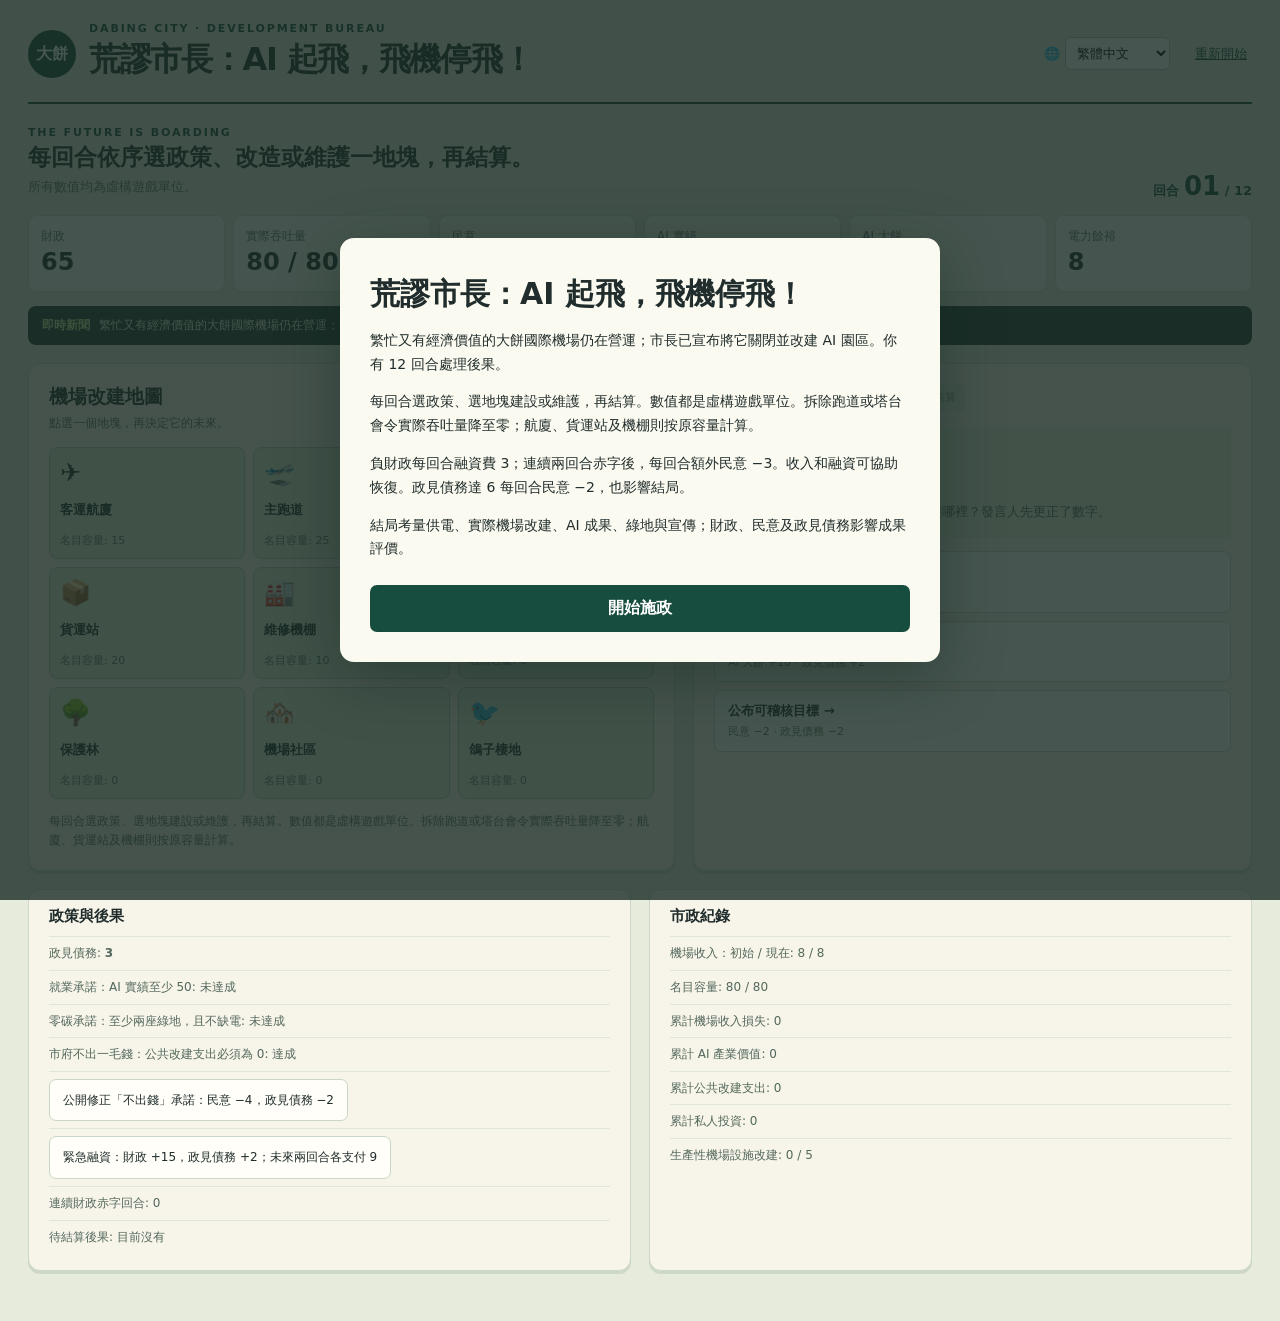
==== commit d028d45a: "Merge PR #6: browser QA and responsive visual corrections test(issue #2): offline cross-browser and " ====
--- a/荒謬市長_v0.2.html
+++ b/荒謬市長_v0.2.html
@@ -2,7 +2,7 @@
 <html lang="zh-Hant"><head><meta charset="utf-8"><meta name="viewport" content="width=device-width, initial-scale=1"><title>荒謬市長：AI 起飛，飛機停飛！</title><style>
 :root{--ink:#202d2c;--muted:#61716a;--paper:#f7f4e9;--line:#d5ddce;--green:#174d3e;--lime:#d4e78c;--orange:#ed9d63;--red:#af4e3c}*{box-sizing:border-box}body{margin:0;background:#e6ebdc;color:var(--ink);font-family:system-ui,-apple-system,'Microsoft JhengHei',sans-serif}button{font:inherit;cursor:pointer}button:focus-visible{outline:3px solid #e18143;outline-offset:2px}.shell{max-width:1440px;margin:auto;padding:22px 28px 50px}.top{display:flex;justify-content:space-between;align-items:center;gap:20px;border-bottom:2px solid var(--green);padding-bottom:17px}.brand{display:flex;gap:13px;align-items:center}.seal{display:grid;place-items:center;width:48px;height:48px;flex:0 0 48px;line-height:1;font-size:16px;letter-spacing:-.02em;text-align:center;background:var(--green);color:#fff;border-radius:50%;font-weight:900}.eyebrow{font-size:11px;letter-spacing:.17em;font-weight:800;color:var(--green)}h1{font-size:clamp(22px,2.5vw,32px);letter-spacing:-.04em;margin:3px 0}h1 span{color:#7b9381;font-weight:500}.topright{text-align:right;font-size:13px;color:var(--muted)}.reset{border:0;background:none;color:var(--green);text-decoration:underline;padding:5px}.hero{display:flex;align-items:end;justify-content:space-between;gap:20px;padding:22px 0 14px}.hero h2{font-size:23px;margin:3px 0}.hero p{margin:5px 0;color:var(--muted);font-size:13px}.round{font-size:13px;font-weight:800;color:var(--green);white-space:nowrap}.round b{font-size:26px}.stats{display:grid;grid-template-columns:repeat(6,1fr);gap:8px}.stat{background:#f9fbf2;border:1px solid #d3ddcc;border-radius:9px;padding:12px}.stat small{font-size:12px;color:var(--muted);display:block}.stat strong{font-size:24px;display:block;margin:3px 0}.stat em{font-size:11px;font-style:normal;color:#78867a}.layout{display:grid;grid-template-columns:1.1fr .95fr;gap:18px;margin-top:18px}.panel{background:var(--paper);border:1px solid #ccd8c7;border-radius:12px;padding:20px;box-shadow:0 3px 0 #ced8c8}.panelhead{display:flex;justify-content:space-between;gap:10px;align-items:start}.panel h3{font-size:19px;margin:0}.panel p.sub{font-size:12px;color:var(--muted);margin:5px 0 15px}.badge{background:#dce9cb;color:#285440;border-radius:99px;font-size:11px;padding:5px 9px;font-weight:800;white-space:nowrap}.map{display:grid;grid-template-columns:repeat(3,1fr);gap:8px}.tile{min-height:112px;text-align:left;border:1px solid #b8cab5;border-radius:8px;background:#dfead6;padding:10px;color:var(--ink);display:flex;flex-direction:column;justify-content:space-between}.tile:hover,.tile.selected{border:2px solid var(--green);padding:9px;background:#d1e6c3}.tile .icon{font-size:25px}.tile strong{font-size:13px}.tile small{font-size:11px;color:#5e7266}.tile.built{background:#e3e8d4}.hint{margin:13px 0 0;font-size:12px;line-height:1.6;color:var(--muted)}.phase{display:flex;gap:6px;margin-bottom:17px}.phase span{font-size:11px;background:#e5eadf;color:#8a988c;padding:6px 9px;border-radius:4px}.phase .active{background:var(--green);color:white}.event{background:#e8efdd;border-left:4px solid #759e69;padding:16px;border-radius:3px}.event .tag{font-size:11px;letter-spacing:.12em;font-weight:bold;color:#55775a}.event h4{font-size:19px;margin:8px 0}.event p{font-size:13px;line-height:1.65;margin:0;color:#52675b}.choices{display:grid;gap:8px;margin-top:13px}.choice{background:#fffef8;border:1px solid #cad7c7;border-radius:7px;text-align:left;padding:11px 13px;color:var(--ink)}.choice:hover:not(:disabled){border-color:var(--green);background:#f0f6e7}.choice b,.choice small{display:block}.choice b{font-size:13px}.choice small{font-size:11px;color:#66796c;margin-top:4px;line-height:1.4}.choice:disabled{opacity:.45;cursor:not-allowed}.primary{border:0;background:var(--green);color:white;border-radius:7px;padding:13px 18px;font-weight:800;width:100%;margin-top:14px}.primary:hover:not(:disabled){background:#276853}.primary:disabled{opacity:.4;cursor:not-allowed}.lower{display:grid;grid-template-columns:1fr 1fr;gap:18px;margin-top:18px}.lower .panel{padding:17px 20px}.lower h3{font-size:15px}.list{padding:0;list-style:none;margin:10px 0 0}.list li{font-size:12px;color:#53685c;line-height:1.55;border-top:1px solid #e0e6da;padding:7px 0}.news{background:#243d36;color:#e9f1d9;border-radius:8px;margin-top:14px;padding:11px 14px;font-size:12px}.news b{color:#c8e891;margin-right:9px}.overlay{position:fixed;inset:0;background:#182b25cc;display:grid;place-items:center;padding:20px;z-index:2}.modal{max-width:600px;max-height:90vh;overflow:auto;background:#fbfaf0;border-radius:14px;padding:30px;box-shadow:0 15px 60px #10221b66}.modal h2{font-size:30px;margin:6px 0 12px}.modal p,.modal li{font-size:14px;line-height:1.7}.modal ul{padding-left:20px}.modal .primary{margin-top:10px}.result{background:#e7efdc;border-radius:8px;padding:15px;margin:15px 0}.result p{margin:3px 0}.muted{color:var(--muted)}@media(max-width:850px){.shell{padding:15px}.stats{grid-template-columns:repeat(3,1fr)}.layout{grid-template-columns:1fr}.lower{grid-template-columns:1fr}.tile{min-height:100px}.topright{display:none}}@media(max-width:480px){.stats{grid-template-columns:repeat(2,1fr)}.hero{align-items:start}.tile{min-height:90px}.tile .icon{font-size:20px}.panel{padding:15px}}
 
-*{min-width:0}html,body{max-width:100%;overflow-x:hidden}.top{flex-wrap:wrap}.brand{min-width:0;flex:1 1 300px}.brand h1{overflow-wrap:anywhere}.lang{display:inline-flex;align-items:center;gap:5px;font-size:13px}.lang select{max-width:145px;padding:7px;border:1px solid #b8cab5;border-radius:6px;background:#fffef8}.topright{display:block}.stat small,.stat em,.choice,.tile,.modal,.news,.hint,.list li{overflow-wrap:anywhere;word-break:normal}.choice b,.choice small{white-space:normal}.layout,.lower{min-width:0}.map{min-width:0}.tile{width:100%}.modal{width:min(100%,600px);overflow-wrap:anywhere}.municipal-head{font-size:15px;margin:15px 0 7px;color:var(--green)}.tile-name-short{display:none}@media(max-width:1100px){.tile-name-full{display:none}.tile-name-short{display:inline}.tile strong{overflow-wrap:normal;word-break:normal;hyphens:auto}}@media(min-width:851px) and (max-width:1100px){.layout>.panel:first-child{display:flex;flex-direction:column}.layout>.panel:first-child .map{flex:1;grid-template-rows:repeat(3,minmax(125px,1fr))}}@media(max-width:600px){.choice b{font-size:15px;line-height:1.4}.choice small{font-size:13px;line-height:1.55}.event p{font-size:14px}.hint,.panel p.sub{font-size:13px}.tile strong{font-size:13px;line-height:1.3}.tile small{font-size:12px;line-height:1.3}.tile{min-height:102px}.map{gap:7px}}@media(max-width:480px){.shell{padding:12px}.top{gap:8px}.brand{flex-basis:100%}.hero{flex-wrap:wrap;align-items:flex-start}.hero>div:first-child{flex:1 1 100%;width:100%;min-width:0}.hero .round{max-width:100%;white-space:normal;flex:0 1 auto}.layout,.lower{grid-template-columns:minmax(0,1fr)}.stats{grid-template-columns:repeat(2,minmax(0,1fr))}.map{grid-template-columns:repeat(3,minmax(0,1fr))}.tile{padding:6px}.tile.selected,.tile:hover{padding:5px}.modal{padding:20px}}
+*{min-width:0}html,body{max-width:100%;overflow-x:hidden}.top{flex-wrap:wrap}.brand{min-width:0;flex:1 1 300px}.brand h1{overflow-wrap:anywhere}.lang{display:inline-flex;align-items:center;gap:5px;font-size:13px}.lang select{max-width:145px;padding:7px;border:1px solid #b8cab5;border-radius:6px;background:#fffef8}.topright{display:block}.stat small,.stat em,.choice,.tile,.modal,.news,.hint,.list li{overflow-wrap:anywhere;word-break:normal}.choice b,.choice small{white-space:normal}.layout,.lower{min-width:0}.map{min-width:0}.tile{width:100%}.modal{width:min(100%,600px);overflow-wrap:anywhere}.tile-name-short{display:none}@media(max-width:1100px){.tile-name-full{display:none}.tile-name-short{display:inline}.tile strong{overflow-wrap:normal;word-break:normal;hyphens:auto}}@media(min-width:851px) and (max-width:1100px){.layout>.panel:first-child{display:flex;flex-direction:column}.layout>.panel:first-child .map{flex:1;grid-template-rows:repeat(3,minmax(125px,1fr))}}@media(max-width:600px){.choice b{font-size:15px;line-height:1.4}.choice small{font-size:13px;line-height:1.55}.event p{font-size:14px}.hint,.panel p.sub{font-size:13px}.tile strong{font-size:13px;line-height:1.3}.tile small{font-size:12px;line-height:1.3}.tile{min-height:102px}.map{gap:7px}}@media(max-width:480px){.shell{padding:12px}.top{gap:8px}.brand{flex-basis:100%}.hero{flex-wrap:wrap;align-items:flex-start}.hero>div:first-child{flex:1 1 100%;width:100%;min-width:0}.hero .round{max-width:100%;white-space:normal;flex:0 1 auto}.layout,.lower{grid-template-columns:minmax(0,1fr)}.stats{grid-template-columns:repeat(2,minmax(0,1fr))}.map{grid-template-columns:repeat(3,minmax(0,1fr))}.tile{padding:6px}.tile.selected,.tile:hover{padding:5px}.modal{padding:20px}}
 </style></head><body><main class="shell"><header class="top"><div class="brand"><div class="seal">大餅<br>市府</div><div><div class="eyebrow">DABING CITY · DEVELOPMENT BUREAU</div><h1>荒謬市長 <span>／ AI 起飛，飛機停飛！</span></h1></div></div><div class="topright">大餅國際機場改建計畫<br><button class="reset" id="reset">重新開始</button></div></header><section class="hero"><div><div class="eyebrow">THE FUTURE IS BOARDING</div><h2>歡迎登上未來航班。</h2><p>一座繁忙的機場，一個已經宣布的決定，還有十二回合可以解釋。</p></div><div class="round">任期進度 <b id="round">01</b> / 12</div></section><section class="stats" id="stats" aria-label="城市指標"></section><div class="news"><b>即時新聞 / NEWS</b><span id="news"></span></div><div class="layout"><section class="panel"><div class="panelhead"><div><h3>機場改建地圖</h3><p class="sub">點選一個地塊，再決定它的未來。</p></div><span class="badge">3 × 3 開發區</span></div><div class="map" id="map"></div><p class="hint" id="maphint"></p></section><section class="panel"><div class="phase" id="phases"></div><div id="action"></div></section></div><div class="lower"><section class="panel"><h3>📋 政見與未爆彈</h3><ul class="list" id="promises"></ul></section><section class="panel"><h3>🗞 市政紀錄</h3><ul class="list" id="log"></ul></section></div></main><div id="modal"></div>
 <script>
 'use strict';
@@ -80,7 +80,7 @@
 const M={
  title:L('荒謬市長：AI 起飛，飛機停飛！','Absurd Mayor: AI takes off, planes grounded!','Maire absurde : l’IA décolle, les avions restent au sol !','Absurd Burgemeester: AI stijgt op, vliegtuigen blijven aan de grond!'),
  intro:L('繁忙又有經濟價值的大餅國際機場仍在營運；市長已宣布將它關閉並改建 AI 園區。你有 12 回合處理後果。','Busy and profitable Dabing International Airport is still operating. The mayor has announced its closure for an AI park. You have 12 turns to manage the consequences.','L’aéroport international de Dabing, animé et rentable, fonctionne encore. Le maire a annoncé sa fermeture pour un parc IA. Vous disposez de 12 tours.','De drukke, winstgevende luchthaven van Dabing draait nog. De burgemeester heeft sluiting aangekondigd voor een AI-park. Je hebt 12 rondes.'),
- rules:L('每回合先選政策，再選市政行動（建設、升級、行政措施或暫緩），最後結算。不必每回合動工。數值皆為虛構遊戲單位。改建跑道或塔台會使機場停飛。','Each turn: choose a policy, then a municipal action (build, upgrade, administration or defer), then settle. Building every turn is optional. Values are fictional. Converting the runway or tower grounds all flights.','À chaque tour : politique, puis action municipale (construction, amélioration, gestion ou report), puis bilan. Construire à chaque tour n’est pas obligatoire. Valeurs fictives ; sans piste ni tour, plus de vols.','Kies elke ronde beleid en een stadsactie (bouwen, verbeteren, besturen of uitstellen), en reken af. Je hoeft niet elke ronde te bouwen. Alle waarden zijn fictief; zonder startbaan of toren zijn er geen vluchten.'),
+ rules:L('每回合選政策、選地塊建設或維護，再結算。數值都是虛構遊戲單位。拆除跑道或塔台會令實際吞吐量降至零；航廈、貨運站及機棚則按原容量計算。','Each turn: choose a policy, build or maintain a plot, then settle. All values are fictional game units. Removing the runway or tower stops all flights; the terminal, cargo and hangar contribute their listed capacity.','À chaque tour : politique, construction ou entretien, puis bilan. Toutes les valeurs sont des unités fictives. Sans piste ou tour, aucun vol ; terminal, fret et hangar contribuent selon leur capacité.','Kies per ronde beleid, bouw of onderhoud, en reken af. Alle waarden zijn fictieve speleenheden. Zonder baan of toren stoppen alle vluchten; terminal, vracht en hangar leveren hun vermelde capaciteit.'),
  debtRule:L('負財政每回合融資費 3；連續兩回合赤字後，每回合額外民意 −3。收入和融資可協助恢復。政見債務達 6 每回合民意 −2，也影響結局。','A negative budget costs 3 per turn in financing; after two consecutive deficit turns, support falls by 3 each turn. Income and financing can restore solvency. Promise debt of 6+ costs 2 support each turn and affects endings.','Un budget négatif coûte 3 par tour ; après deux tours déficitaires consécutifs, le soutien baisse de 3 par tour. Revenus et financement permettent le redressement. Une dette de promesses de 6+ coûte 2 de soutien et affecte la fin.','Een negatief saldo kost 3 per ronde; na twee opeenvolgende tekortrondes daalt steun elke ronde met 3. Inkomsten en financiering helpen herstellen. Belofte-schuld vanaf 6 kost 2 steun per ronde en beïnvloedt het einde.'),
  start:L('開始施政','Start governing','Commencer','Begin met besturen'), close:L('繼續','Continue','Continuer','Doorgaan'), round:L('回合','Turn','Tour','Ronde'),policy:L('政策決策','Policy','Politique','Beleid'),build:L('地塊改造','Development','Aménagement','Ontwikkeling'),settle:L('回合結算','Settlement','Bilan','Afrekening'), select:L('請選擇地塊','Choose a plot','Choisissez une parcelle','Kies een perceel'),
  maintain:L('維護現有設施（花費 2）','Maintain facility (cost 2)','Entretenir (coût 2)','Voorziening onderhouden (kost 2)'),money:L('財政','Budget','Budget','Begroting'),traffic:L('實際吞吐量','Operating traffic','Trafic réel','Werkelijk verkeer'),nominal:L('名目容量','Nominal capacity','Capacité nominale','Nominale capaciteit'),pop:L('民意','Support','Soutien','Steun'),ai:L('AI 實績','AI results','Résultats IA','AI-resultaat'),hype:L('AI 大餅','AI hype','Promesses IA','AI-hype'),power:L('電力餘裕','Power surplus','Marge électrique','Stroomoverschot'),debt:L('政見債務','Promise debt','Dette de promesses','Belofte-schuld'),
@@ -101,27 +101,17 @@
 const VKEY='absurd-mayor-v02';let lang;try{lang=localStorage.getItem('absurd-mayor-language')||'zh'}catch(_){lang='zh'}if(!['zh','en','fr','nl'].includes(lang))lang='zh';
 const msg=k=>M[k][lang];const loc=s=>lang==='zh'?s:(dictionaries[lang][s]||s);const esc=x=>String(x).replace(/[&<>"']/g,c=>({'&':'&amp;','<':'&lt;','>':'&gt;','"':'&quot;',"'":'&#39;'}[c]));
 const shuffleV=a=>{for(let i=a.length-1;i>0;i--){let j=Math.floor(Math.random()*(i+1));[a[i],a[j]]=[a[j],a[i]]}return a};
-function newGame(){return {version:2,turn:1,phase:'policy',money:65,pop:60,ai:0,hype:10,debt:3,tiles:initialTiles.map(([icon,name,traffic])=>({icon,name,traffic,type:'original'})),order:shuffleV([...cards.keys()]),selected:null,queue:[],lost:0,aiValue:0,spent:0,private:0,deficit:0,distressTurns:0,adminUsed:{},deferred:0,revised:false,loan:false,milestones:[],log:[],finished:false}}
-function valid(v){return v&&v.version===2&&Number.isInteger(v.turn)&&v.turn>=1&&v.turn<=12&&['policy','build','settle','done'].includes(v.phase)&&Array.isArray(v.tiles)&&v.tiles.length===9&&v.tiles.every((x,i)=>x&&['original',...Object.keys(builds)].includes(x.type)&&typeof x.icon==='string'&&typeof x.name==='string'&&Number.isFinite(x.traffic)&&x.traffic>=0&&x.traffic<81&&(x.type!=='original'||x.name===initialTiles[i][1]&&x.traffic===initialTiles[i][2]))&&Array.isArray(v.order)&&v.order.length===15&&new Set(v.order).size===15&&v.order.every(x=>Number.isInteger(x)&&x>=0&&x<15)&&Array.isArray(v.queue)&&v.queue.every(q=>q&&Number.isInteger(q.due)&&q.due>0&&q.effect&&Object.entries(q.effect).every(([k,n])=>['money','pop','ai','hype','debt'].includes(k)&&Number.isFinite(n)))&&Array.isArray(v.log)&&v.log.every(x=>x&&['policy','build','upgrade','admin','defer','milestone','settlement'].includes(x.kind)&&(x.kind!=='policy'||Number.isInteger(x.card)&&x.card>=0&&x.card<15&&Number.isInteger(x.option)&&x.option>=0&&x.option<cards[x.card][2].length)&&(x.kind!=='build'||x.type==='maintain'||!!builds[x.type])&&(x.kind!=='milestone'||!!M[x.key]))&&Array.isArray(v.milestones)&&v.milestones.every(x=>x&&['milestone4a','milestone4b','milestone8a','milestone8b','milestone12'].includes(x.key))&&(v.selected===null||Number.isInteger(v.selected)&&v.selected>=0&&v.selected<9)&&(!v.adminUsed||(typeof v.adminUsed==='object'&&!Array.isArray(v.adminUsed)&&Object.keys(v.adminUsed).every(k=>['consult','research','investment','audit'].includes(k)&&v.adminUsed[k]===true)))&&(!('deferred' in v)||Number.isInteger(v.deferred)&&v.deferred>=0)&&v.tiles.every(t=>t.level===undefined||t.level===1||t.level===2)&&typeof v.finished==='boolean'&&typeof v.loan==='boolean'&&typeof v.revised==='boolean'&&['money','pop','ai','hype','debt','lost','aiValue','spent','private','deficit','distressTurns'].every(k=>Number.isFinite(v[k]))}
-let game,notice='';try{let raw=localStorage.getItem(VKEY);if(raw){let obj=JSON.parse(raw);if(valid(obj))game=obj;else notice='invalid'}else if(localStorage.getItem(KEY))notice='pendingOld'}catch(_){notice='invalid'}if(!game)game=newGame();game.adminUsed=game.adminUsed||{};game.deferred=game.deferred||0;game.tiles.forEach(t=>{if(t.type!=='original'&&!t.level)t.level=1});
+function newGame(){return {version:2,turn:1,phase:'policy',money:65,pop:60,ai:0,hype:10,debt:3,tiles:initialTiles.map(([icon,name,traffic])=>({icon,name,traffic,type:'original'})),order:shuffleV([...cards.keys()]),selected:null,queue:[],lost:0,aiValue:0,spent:0,private:0,deficit:0,distressTurns:0,revised:false,loan:false,milestones:[],log:[],finished:false}}
+function valid(v){return v&&v.version===2&&Number.isInteger(v.turn)&&v.turn>=1&&v.turn<=12&&['policy','build','settle','done'].includes(v.phase)&&Array.isArray(v.tiles)&&v.tiles.length===9&&v.tiles.every((x,i)=>x&&['original',...Object.keys(builds)].includes(x.type)&&typeof x.icon==='string'&&typeof x.name==='string'&&Number.isFinite(x.traffic)&&x.traffic>=0&&x.traffic<81&&(x.type!=='original'||x.name===initialTiles[i][1]&&x.traffic===initialTiles[i][2]))&&Array.isArray(v.order)&&v.order.length===15&&new Set(v.order).size===15&&v.order.every(x=>Number.isInteger(x)&&x>=0&&x<15)&&Array.isArray(v.queue)&&v.queue.every(q=>q&&Number.isInteger(q.due)&&q.due>0&&q.effect&&Object.entries(q.effect).every(([k,n])=>['money','pop','ai','hype','debt'].includes(k)&&Number.isFinite(n)))&&Array.isArray(v.log)&&v.log.every(x=>x&&['policy','build','milestone','settlement'].includes(x.kind)&&(x.kind!=='policy'||Number.isInteger(x.card)&&x.card>=0&&x.card<15&&Number.isInteger(x.option)&&x.option>=0&&x.option<cards[x.card][2].length)&&(x.kind!=='build'||x.type==='maintain'||!!builds[x.type])&&(x.kind!=='milestone'||!!M[x.key]))&&Array.isArray(v.milestones)&&v.milestones.every(x=>x&&['milestone4a','milestone4b','milestone8a','milestone8b','milestone12'].includes(x.key))&&(v.selected===null||Number.isInteger(v.selected)&&v.selected>=0&&v.selected<9)&&typeof v.finished==='boolean'&&typeof v.loan==='boolean'&&typeof v.revised==='boolean'&&['money','pop','ai','hype','debt','lost','aiValue','spent','private','deficit','distressTurns'].every(k=>Number.isFinite(v[k]))}
+let game,notice='';try{let raw=localStorage.getItem(VKEY);if(raw){let obj=JSON.parse(raw);if(valid(obj))game=obj;else notice='invalid'}else if(localStorage.getItem(KEY))notice='pendingOld'}catch(_){notice='invalid'}if(!game)game=newGame();
 function persist(){try{localStorage.setItem(VKEY,JSON.stringify(game));localStorage.setItem('absurd-mayor-language',lang)}catch(_){}}
-function metrics(g=game){let nominal=g.tiles.reduce((n,t)=>n+t.traffic,0),traffic=g.tiles[1].type==='original'&&g.tiles[2].type==='original'?nominal:0,supply=5,demand=0,ai=0,biz=0;g.tiles.forEach(t=>{if(t.type==='original'&&t.name==='舊變電站')supply+=3;if(t.type==='power')supply+=5;if(builds[t.type]){const b=builds[t.type],up=(t.level||1)===2;demand+=Math.max(0,b.power)+(up&&b.ai>0?1:0);ai+=b.ai+(up?Math.ceil(b.ai/2):0);if(up&&t.type==='power')supply+=3;if(t.type==='market')biz+=3+(up?1:0)}});return {nominal,traffic,airport:Math.floor(traffic/10),supply,demand,ai,biz,redeveloped:g.tiles.slice(0,5).filter(t=>t.type!=='original').length,parks:g.tiles.filter(t=>t.type==='park').length}}
+function metrics(g=game){let nominal=g.tiles.reduce((n,t)=>n+t.traffic,0),traffic=g.tiles[1].type==='original'&&g.tiles[2].type==='original'?nominal:0,supply=5,demand=0,ai=0,biz=0;g.tiles.forEach(t=>{if(t.type==='original'&&t.name==='舊變電站')supply+=3;if(t.type==='power')supply+=5;if(builds[t.type]){const b=builds[t.type];demand+=Math.max(0,b.power);ai+=b.ai;if(t.type==='market')biz+=3}});return {nominal,traffic,airport:Math.floor(traffic/10),supply,demand,ai,biz,redeveloped:g.tiles.slice(0,5).filter(t=>t.type!=='original').length,parks:g.tiles.filter(t=>t.type==='park').length}}
 function promises(g=game){let m=metrics(g);return [g.ai>=50,m.parks>=2&&m.demand<=m.supply,g.spent===0]}
 function endingKey(g=game){let m=metrics(g);if(m.demand>m.supply)return 'heater';if(m.redeveloped>=2&&g.ai>=50&&g.money>=0&&g.pop>=35&&g.debt<8&&g.aiValue>=g.lost)return 'miracle';if(m.parks>=3)return 'pigeon';if(g.hype>=45&&g.hype>g.ai*1.3)return 'ppt';return 'airport'}
 const endInfo={heater:['全球最大暖氣機','資料中心排成一列，電表跑得比飛機還快。園區的主要產出是熱量。'],miracle:['AI 奇蹟・新矽谷','園區終於交出了真實成果。舊機場的損失依然存在，但新產業確實站穩了腳步。'],pigeon:['鴿子共和國','公聽會的常客終於獲勝。市府宣布這是全球第一座鳥類主導的智慧園區。'],ppt:['PPT 科技城','園區的投影片產量世界第一。至於真正的企業，招商簡報說「即將進駐」。'],airport:['全球第一座沒有飛機的航空城','機場被改造，AI 成果仍不足以補上缺口。市府開始研究重建跑道的可能性。']};
 function apply(g,obj){for(const [k,v] of Object.entries(obj))g[k]+=v;g.pop=Math.max(0,Math.min(100,g.pop));g.debt=Math.max(0,g.debt);g.ai=Math.max(0,g.ai);g.hype=Math.max(0,g.hype)}
 function choosePolicy(g,i){if(g.phase!=='policy')return;let idx=g.order[g.turn-1],c=cards[idx][2][i];if(!c)return;apply(g,c[2]);if(idx===1&&i===0)g.private+=12;if(c[3])g.queue.push({due:g.turn+c[3][0],effect:c[3][1],card:idx,option:i});g.log.unshift({turn:g.turn,kind:'policy',card:idx,option:i});g.log=g.log.slice(0,8);g.phase='build'}
-function finishAction(g,kind,data={}){g.log.unshift({turn:g.turn,kind,...data});g.log=g.log.slice(0,8);g.phase='settle';g.selected=null}
-function develop(g,idx,type){if(g.phase!=='build'||idx===null||idx<0||idx>8||!builds[type]||g.tiles[idx].type!=='original')return false;const old=g.tiles[idx],b=builds[type];g.money-=b.cost;g.spent+=b.cost;g.hype+=b.hype;if(type==='power')g.pop-=3;if(type==='park')g.pop+=5;if(['保護林','機場社區','鴿子棲地'].includes(old.name)&&type!=='park')g.pop-=3;g.tiles[idx]={icon:b.icon,name:b.name,traffic:0,type,level:1};g.pop=Math.max(0,Math.min(100,g.pop));finishAction(g,'build',{plot:idx,type});return true}
-function upgrade(g,idx){if(g.phase!=='build'||!Number.isInteger(idx)||idx<0||idx>8)return false;let tile=g.tiles[idx];if(tile.type==='original'||!builds[tile.type]||(tile.level||1)!==1)return false;const cost=Math.max(5,Math.ceil(builds[tile.type].cost*.6));g.money-=cost;g.spent+=cost;tile.level=2;if(tile.type==='park')g.pop=Math.min(100,g.pop+3);if(tile.type==='show')g.hype+=5;finishAction(g,'upgrade',{plot:idx,type:tile.type});return true}
-const municipal={
- consult:{cost:6,pop:5,hype:0,debt:0,ai:0},
- research:{cost:7,pop:0,hype:1,debt:0,ai:6},
- investment:{cost:-8,pop:-3,hype:2,debt:2,ai:0},
- audit:{cost:4,pop:2,hype:-3,debt:-1,ai:0}
-};
-function administration(g,key){if(g.phase!=='build'||!municipal[key]||(g.adminUsed||{})[key])return false;const a=municipal[key];g.adminUsed=g.adminUsed||{};g.adminUsed[key]=true;if(key==='investment')g.private+=8;apply(g,{money:-a.cost,pop:a.pop,hype:a.hype,debt:a.debt,ai:a.ai});finishAction(g,'admin',{key});return true}
-function deferAction(g){if(g.phase!=='build')return false;g.deferred=(g.deferred||0)+1;apply(g,{pop:-2,debt:1});finishAction(g,'defer');return true}
+function develop(g,idx,type){if(g.phase!=='build'||idx===null||idx<0||idx>8)return;let old=g.tiles[idx];if(type==='maintain'){g.money-=2}else if(builds[type]){let b=builds[type];g.money-=b.cost;g.spent+=b.cost;g.hype+=b.hype;if(type==='power')g.pop-=3;if(type==='park')g.pop+=5;if(old.type==='original'&&['保護林','機場社區','鴿子棲地'].includes(old.name)&&type!=='park')g.pop-=3;g.tiles[idx]={icon:b.icon,name:b.name,traffic:0,type}}else return;g.pop=Math.max(0,Math.min(100,g.pop));g.log.unshift({turn:g.turn,kind:'build',plot:idx,type});g.log=g.log.slice(0,8);g.phase='settle';g.selected=null}
 function milestone(g){let m=metrics(g),key;if(g.turn===4){key=m.redeveloped>=1?'milestone4a':'milestone4b';apply(g,{pop:m.redeveloped>=1?2:-3})}if(g.turn===8){key=g.ai>=20&&m.demand<=m.supply?'milestone8a':'milestone8b';apply(g,{pop:key==='milestone8a'?3:-3})}if(g.turn===12){key='milestone12';if(g.debt>=6)apply(g,{pop:-4})}if(key){g.milestones.push({turn:g.turn,key,lost:g.lost,aiValue:g.aiValue,traffic:m.traffic});g.log.unshift({turn:g.turn,kind:'milestone',key})}}
 function doSettle(g){if(g.phase!=='settle')return;let m=metrics(g),short=m.demand>m.supply,produced=short?Math.floor(m.ai/2):m.ai;g.lost+=8-m.airport;g.aiValue+=produced;apply(g,{money:m.airport+m.biz+Math.floor(produced/3)-4,ai:produced,pop:(short?-3:0)+(g.debt>=6?-2:0)});for(let q of g.queue.filter(q=>q.due===g.turn))apply(g,q.effect);g.queue=g.queue.filter(q=>q.due>g.turn);let fee=0,penalty=0;if(g.money<0){fee=3;g.money-=fee;g.deficit++;g.distressTurns++;if(g.deficit>=2){penalty=3;apply(g,{pop:-3})}}else g.deficit=0;g.log.unshift({turn:g.turn,kind:'settlement',airport:m.airport,production:produced,fee,penalty});milestone(g);g.log=g.log.slice(0,8);if(g.turn===12){g.finished=true;g.phase='done'}else{g.turn++;g.phase='policy'}}
 function preview(g,index){let copy={...g,tiles:g.tiles.map(t=>({...t}))};copy.tiles[index]={type:'lab',traffic:0};return metrics(copy)}
@@ -145,25 +135,14 @@
  '轉型商業區':{zh:'商業區',en:'Shops',fr:'Commerces',nl:'Winkels'}
 };
 const shortTileName=name=>(compactTileNames[name]&&compactTileNames[name][lang])||loc(name);
-const A={
- zh:{choose:'選擇市政行動：點選地塊來建設或升級，或直接執行行政措施／暫緩。',build:'改建原始設施',upgrade:'升級現有設施',level:'等級',atMax:'已達最高等級',originalOnly:'已建設的地塊不可直接覆蓋。升級可保留既有設施。',municipal:'不需選地塊的市政措施（各最多一次）',consult:'社區協商',research:'產業研發',investment:'招商融資',audit:'財政與程序審查',defer:'暫緩決策',defCost:'民意 −2，政見債務 +1；本回合不建設。',taken:'已執行',upgradeEffect:'保留設施；AI 產能約 +50%，額外用電 +1（如適用）；電力設施增加供電 +3。',auto:'無須每回合重建地塊。'},
- en:{choose:'Choose a municipal action: select a tile to build or upgrade, or use administration/defer.',build:'Redevelop original facility',upgrade:'Upgrade existing facility',level:'Level',atMax:'Maximum level reached',originalOnly:'Built plots cannot be overwritten. Upgrade the existing facility.',municipal:'City administration (each action once)',consult:'Community consultation',research:'Industry research',investment:'Investor financing',audit:'Fiscal and procedure audit',defer:'Defer decision',defCost:'Public support −2; promise debt +1. No building this turn.',taken:'Already used',upgradeEffect:'Keep building; +50% AI capacity, +1 demand if productive; power supply +3.',auto:'Rebuilding is not required every turn.'},
- fr:{choose:'Choisissez une action municipale : bâtir, améliorer, administrer ou reporter.',build:'Reconvertir un site initial',upgrade:'Améliorer un équipement',level:'Niveau',atMax:'Niveau maximal atteint',originalOnly:'Un site déjà aménagé ne peut pas être remplacé directement.',municipal:'Gestion municipale (une fois par action)',consult:'Concertation locale',research:'Recherche industrielle',investment:'Financement privé',audit:'Audit budgétaire',defer:'Reporter la décision',defCost:'Soutien −2 ; dette électorale +1. Aucun chantier ce tour.',taken:'Déjà utilisée',upgradeEffect:'Conserver le bâtiment ; production IA +50 %, consommation +1 ; alimentation +3.',auto:'Aucun besoin de reconstruire à chaque tour.'},
- nl:{choose:'Kies een stadsactie: bouw, verbeter, bestuur of stel uit.',build:'Oorspronkelijke locatie ombouwen',upgrade:'Bestaande voorziening verbeteren',level:'Niveau',atMax:'Maximaal niveau bereikt',originalOnly:'Een bebouwd perceel kan niet zomaar vervangen worden.',municipal:'Stadsbestuur (elke actie eenmaal)',consult:'Overleg met bewoners',research:'Industrieel onderzoek',investment:'Investeerders aantrekken',audit:'Financiële controle',defer:'Besluit uitstellen',defCost:'Steun −2; belofteschuld +1. Deze beurt geen bouw.',taken:'Al uitgevoerd',upgradeEffect:'Behoud gebouw; AI-productie +50%, stroomvraag +1; stroomvoorziening +3.',auto:'Niet elke beurt opnieuw bouwen.'}
-};
-const am=k=>A[lang][k];
 function drawV2(){let m=metrics(),p=promises();document.documentElement.lang=lang==='zh'?'zh-Hant':lang;document.title=msg('title');document.querySelector('h1').textContent=msg('title');document.querySelector('.seal').textContent=lang==='zh'?'大餅':'DB';document.querySelector('.seal').setAttribute('aria-label',({zh:'大餅市政府',en:'Dabing City government',fr:'Ville de Dabing',nl:'Stadsbestuur van Dabing'})[lang]);document.querySelector('.topright').innerHTML=`<button class="reset" data-v2="restart">${msg('restart')}</button>`;document.querySelector('.eyebrow').textContent='DABING CITY · DEVELOPMENT BUREAU';document.querySelector('.hero h2').textContent=msg('phaseIntro');document.querySelector('.hero p').textContent=msg('units');document.querySelector('.round').innerHTML=`${msg('round')} <b>${String(game.turn).padStart(2,'0')}</b> / 12`;
 let vals=[[msg('money'),game.money],[msg('traffic'),m.traffic+' / 80'],[msg('pop'),game.pop],[msg('ai'),game.ai],[msg('hype'),game.hype],[msg('power'),m.supply-m.demand]];document.getElementById('stats').innerHTML=vals.map(([a,b])=>`<div class="stat"><small>${a}</small><strong>${b}</strong></div>`).join('');let last=game.milestones.at(-1);document.getElementById('news').textContent=last?msg(last.key):msg('intro');document.querySelector('.news b').textContent=lang==='zh'?'即時新聞':lang==='en'?'NEWS':lang==='fr'?'ACTUALITÉS':'NIEUWS';document.getElementById('stats').setAttribute('aria-label',msg('outcome'));
 let map=document.getElementById('map');map.innerHTML=game.tiles.map((tile,i)=>`<button class="tile ${tile.type!=='original'?'built':''} ${game.selected===i?'selected':''}" data-v2="tile" data-index="${i}" aria-pressed="${game.selected===i}" aria-label="${esc(loc(tile.name)+' — '+msg('nominal')+': '+tile.traffic)}" title="${esc(loc(tile.name))}"><span class="icon">${tile.icon} ${game.selected===i?'✓':''}</span><strong><span class="tile-name-full">${esc(loc(tile.name))}</span><span class="tile-name-short" aria-hidden="true">${esc(shortTileName(tile.name))}</span></strong><small>${msg('nominal')}: ${tile.traffic}</small></button>`).join('');document.querySelector('.panelhead h3').textContent=loc('機場改建地圖');document.querySelector('.panelhead p').textContent=loc('點選一個地塊，再決定它的未來。');document.querySelector('.panelhead .badge').textContent='3 × 3';document.getElementById('maphint').textContent=msg('rules');document.getElementById('phases').innerHTML=['policy','build','settle'].map((k,i)=>`<span class="${game.phase===k?'active':''}">0${i+1} ${msg(k)}</span>`).join('');
-let action=document.getElementById('action'),card=cards[game.order[game.turn-1]];if(game.phase==='policy'){action.innerHTML=`<div class="event"><div class="tag">${msg('policy')}</div><h4>${loc(card[0])}</h4><p>${loc(card[1])}</p></div><div class="choices">${card[2].map((o,i)=>`<button class="choice" data-v2="policy" data-index="${i}"><b>${loc(o[0])} →</b><small>${optionEffect(o)}</small></button>`).join('')}</div>`}else if(game.phase==='build'){let idx=game.selected,tile=idx===null?null:game.tiles[idx],after=tile&&tile.type==='original'?preview(game,idx):null;
-const admins=Object.entries(municipal).map(([k,a])=>`<button class="choice" data-v2="admin" data-type="${k}" ${game.adminUsed[k]?'disabled':''}><b>${am(k)} ${game.adminUsed[k]?'('+am('taken')+')':''}</b><small>${msg('cost')}: ${a.cost}; ${msg('pop')}: ${a.pop>=0?'+':''}${a.pop}; ${msg('ai')}: +${a.ai}; ${msg('debt')}: ${a.debt>=0?'+':''}${a.debt}</small></button>`).join('');
-const slot=tile?(tile.type==='original'? `<div class="event"><h4>${loc(tile.name)} · ${am('build')}</h4><p>${msg('proposal')}: ${m.traffic} → ${after.traffic}/80; ${msg('income')}: ${m.airport} → ${after.airport}.</p></div><div class="choices">${Object.entries(builds).map(([k,b])=>`<button class="choice" data-v2="build" data-type="${k}"><b>${b.icon} ${loc(b.name)} →</b><small>${msg('cost')}: ${b.cost} · ${msg('aiEach')}: +${b.ai} · ${msg('demand')}: ${b.power>0?'+'+b.power:b.power} · ${msg('hype')}: +${b.hype}</small></button>`).join('')}</div>` : `<div class="event"><h4>${loc(tile.name)} · ${am('level')} ${tile.level||1}/2</h4><p>${am('originalOnly')}</p></div>${(tile.level||1)<2?`<button class="choice" data-v2="upgrade" style="width:100%"><b>${am('upgrade')} · ${msg('cost')}: ${Math.max(5,Math.ceil(builds[tile.type].cost*.6))}</b><small>${am('upgradeEffect')}</small></button>`:`<p class="hint">${am('atMax')}</p>`}`) : `<div class="event"><h4>${msg('build')}</h4><p>${am('choose')}</p></div>`;
-action.innerHTML=`${slot}<h4 class="municipal-head">${am('municipal')}</h4><div class="choices">${admins}<button class="choice" data-v2="defer"><b>${am('defer')}</b><small>${am('defCost')}</small></button></div>`
-}else if(game.phase==='settle'){action.innerHTML=`<div class="event"><h4>${msg('settle')}</h4><p>${msg('income')}: +${m.airport}; ${msg('aiEach')}: +${m.demand>m.supply?Math.floor(m.ai/2):m.ai}; ${msg('debtRule')}</p></div><button class="primary" data-v2="settle">${msg('settleBtn')} →</button>`}else action.innerHTML='';
-let left=document.getElementById('promises');left.parentElement.querySelector('h3').textContent=msg('actions');left.innerHTML=[`${msg('debt')}: <b>${game.debt}</b>`,`${msg('promise1')}: ${msg(p[0]?'yes':'no')}`,`${msg('promise2')}: ${msg(p[1]?'yes':'no')}`,`${msg('promise3')}: ${msg(p[2]?'yes':'no')}`,game.revised?msg('revised'):`<button class="choice" data-v2="revise">${msg('revise')}</button>`,!game.loan?`<button class="choice" data-v2="loan">${msg('recovery')}</button>`:'',`${msg('crisis')}: ${game.deficit}`,`${msg('pending')}: ${game.queue.length?game.queue.map(q=>`${msg('due')} ${q.due}: ${eff(q.effect)}`).join('; '):msg('none')}`].filter(Boolean).map(x=>`<li>${x}</li>`).join('');let right=document.getElementById('log');right.parentElement.querySelector('h3').textContent=msg('events');right.innerHTML=[`${msg('airport')}: 8 / ${m.airport}`,`${msg('nominal')}: ${m.nominal} / 80`,`${msg('lost')}: ${game.lost}`,`${msg('aiValue')}: ${game.aiValue}`,`${msg('spend')}: ${game.spent}`,`${msg('private')}: ${game.private}`,`${msg('redevelop')}: ${m.redeveloped} / 5`,...game.log.slice(0,4).map(x=>`${msg('round')} ${x.turn}: ${x.kind==='policy'?loc(cards[x.card][2][x.option][0]):x.kind==='build'?loc(builds[x.type].name):x.kind==='upgrade'?am('upgrade')+' '+loc(builds[x.type].name):x.kind==='admin'?am(x.key):x.kind==='defer'?am('defer'):x.kind==='milestone'?msg(x.key):`${msg('income')} +${x.airport}; ${msg('aiEach')} +${x.production}; ${msg('financing')} −${x.fee}`}`)].map(x=>`<li>${x}</li>`).join('');persist();if(game.finished)showEnd()}
+let action=document.getElementById('action'),card=cards[game.order[game.turn-1]];if(game.phase==='policy'){action.innerHTML=`<div class="event"><div class="tag">${msg('policy')}</div><h4>${loc(card[0])}</h4><p>${loc(card[1])}</p></div><div class="choices">${card[2].map((o,i)=>`<button class="choice" data-v2="policy" data-index="${i}"><b>${loc(o[0])} →</b><small>${optionEffect(o)}</small></button>`).join('')}</div>`}else if(game.phase==='build'){let idx=game.selected,tile=idx===null?null:game.tiles[idx],after=tile?preview(game,idx):null;action.innerHTML=`<div class="event"><div class="tag">${msg('build')}</div><h4>${tile?loc(tile.name):msg('select')}</h4><p>${tile?`${msg('proposal')}: ${m.traffic} → ${after.traffic} / 80; ${msg('income')}: ${m.airport} → ${after.airport}.`:msg('phaseIntro')}</p></div>${tile?`<div class="choices"><button class="choice" data-v2="build" data-type="maintain"><b>${msg('maintain')}</b></button>${Object.entries(builds).map(([k,b])=>`<button class="choice" data-v2="build" data-type="${k}"><b>${b.icon} ${loc(b.name)} →</b><small>${msg('cost')}: ${b.cost} · ${msg('aiEach')}: +${b.ai} · ${msg('demand')}: ${b.power>0?'+'+b.power:b.power} · ${msg('hype')}: +${b.hype} · ${msg('supportChange')}: ${k==='power'?-3:k==='park'?5:tile.type==='original'&&idx>=6?-3:0}</small></button>`).join('')}</div>`:''}`}else if(game.phase==='settle'){action.innerHTML=`<div class="event"><h4>${msg('settle')}</h4><p>${msg('income')}: +${m.airport}; ${msg('aiEach')}: +${m.demand>m.supply?Math.floor(m.ai/2):m.ai}; ${msg('debtRule')}</p></div><button class="primary" data-v2="settle">${msg('settleBtn')} →</button>`}else action.innerHTML='';
+let left=document.getElementById('promises');left.parentElement.querySelector('h3').textContent=msg('actions');left.innerHTML=[`${msg('debt')}: <b>${game.debt}</b>`,`${msg('promise1')}: ${msg(p[0]?'yes':'no')}`,`${msg('promise2')}: ${msg(p[1]?'yes':'no')}`,`${msg('promise3')}: ${msg(p[2]?'yes':'no')}`,game.revised?msg('revised'):`<button class="choice" data-v2="revise">${msg('revise')}</button>`,!game.loan?`<button class="choice" data-v2="loan">${msg('recovery')}</button>`:'',`${msg('crisis')}: ${game.deficit}`,`${msg('pending')}: ${game.queue.length?game.queue.map(q=>`${msg('due')} ${q.due}: ${eff(q.effect)}`).join('; '):msg('none')}`].filter(Boolean).map(x=>`<li>${x}</li>`).join('');let right=document.getElementById('log');right.parentElement.querySelector('h3').textContent=msg('events');right.innerHTML=[`${msg('airport')}: 8 / ${m.airport}`,`${msg('nominal')}: ${m.nominal} / 80`,`${msg('lost')}: ${game.lost}`,`${msg('aiValue')}: ${game.aiValue}`,`${msg('spend')}: ${game.spent}`,`${msg('private')}: ${game.private}`,`${msg('redevelop')}: ${m.redeveloped} / 5`,...game.log.slice(0,4).map(x=>`${msg('round')} ${x.turn}: ${x.kind==='policy'?loc(cards[x.card][2][x.option][0]):x.kind==='build'?(x.type==='maintain'?msg('maintain'):loc(builds[x.type].name)):x.kind==='milestone'?msg(x.key):`${msg('income')} +${x.airport}; ${msg('aiEach')} +${x.production}; ${msg('financing')} −${x.fee}`}`)].map(x=>`<li>${x}</li>`).join('');persist();if(game.finished)showEnd()}
 function showEnd(){let m=metrics(),k=endingKey(),e=endInfo[k],desc=k==='airport'&&m.traffic===80?msg('epilogueOpen'):k==='airport'&&m.traffic>0?msg('epiloguePartial'):loc(e[1]),title=k==='airport'&&m.traffic>0?msg('turnaround'):loc(e[0]);document.getElementById('modal').innerHTML=`<div class="overlay"><section class="modal" role="dialog" aria-modal="true" aria-labelledby="endtitle"><div class="eyebrow">${msg('outcome')}</div><h2 id="endtitle">${title}</h2><p>${desc}</p><div class="result"><p>${msg('money')}: ${game.money} · ${msg('pop')}: ${game.pop} · ${msg('debt')}: ${game.debt}</p><p>${msg('traffic')}: ${m.traffic}/80 · ${msg('redevelop')}: ${m.redeveloped}/5</p><p>${msg('lost')}: ${game.lost} · ${msg('aiValue')}: ${game.aiValue}</p><p>${msg('spend')}: ${game.spent} · ${msg('private')}: ${game.private}</p><p>${msg('fulfilled')}: ${promises().filter(Boolean).length}/3</p></div><p>${msg('endHelp')}</p><button class="primary" data-v2="restart">${msg('restart')}</button></section></div>`}
 function showIntro(key){document.getElementById('modal').innerHTML=`<div class="overlay"><section class="modal" role="dialog" aria-modal="true" aria-labelledby="introtitle"><h2 id="introtitle">${msg('title')}</h2>${key?`<p><b>${msg(key)}</b></p>`:''}<p>${msg('intro')}</p><p>${msg('rules')}</p><p>${msg('debtRule')}</p><p>${msg('endHelp')}</p><button class="primary" data-v2="close">${msg('start')}</button></section></div>`}
-document.addEventListener('click',e=>{let b=e.target.closest('[data-v2]');if(!b)return;let a=b.dataset.v2;if(a==='close')document.getElementById('modal').innerHTML='';if(a==='policy')choosePolicy(game,Number(b.dataset.index));if(a==='tile'&&game.phase==='build')game.selected=Number(b.dataset.index);if(a==='build')develop(game,game.selected,b.dataset.type);if(a==='upgrade')upgrade(game,game.selected);if(a==='admin')administration(game,b.dataset.type);if(a==='defer')deferAction(game);if(a==='settle')doSettle(game);if(a==='revise'&&!game.revised&&!game.finished){game.revised=true;apply(game,{pop:-4,debt:-2})}if(a==='loan'&&!game.loan&&!game.finished){game.loan=true;apply(game,{money:15,debt:2});game.queue.push({due:game.turn+1,effect:{money:-9}},{due:game.turn+2,effect:{money:-9}})}if(a==='restart'&&confirm(msg('confirm'))){game=newGame();document.getElementById('modal').innerHTML='';drawV2();showIntro();return}drawV2()});
+document.addEventListener('click',e=>{let b=e.target.closest('[data-v2]');if(!b)return;let a=b.dataset.v2;if(a==='close')document.getElementById('modal').innerHTML='';if(a==='policy')choosePolicy(game,Number(b.dataset.index));if(a==='tile'&&game.phase==='build')game.selected=Number(b.dataset.index);if(a==='build')develop(game,game.selected,b.dataset.type);if(a==='settle')doSettle(game);if(a==='revise'&&!game.revised&&!game.finished){game.revised=true;apply(game,{pop:-4,debt:-2})}if(a==='loan'&&!game.loan&&!game.finished){game.loan=true;apply(game,{money:15,debt:2});game.queue.push({due:game.turn+1,effect:{money:-9}},{due:game.turn+2,effect:{money:-9}})}if(a==='restart'&&confirm(msg('confirm'))){game=newGame();document.getElementById('modal').innerHTML='';drawV2();showIntro();return}drawV2()});
 const language=document.createElement('label');language.className='lang';language.innerHTML='🌐 <select aria-label="Language">'+[['zh','繁體中文'],['en','English'],['fr','Français'],['nl','Nederlands']].map(([a,b])=>`<option value="${a}">${b}</option>`).join('')+'</select>';document.querySelector('.brand').after(language);let select=language.querySelector('select');select.value=lang;select.addEventListener('change',()=>{lang=select.value;let active=!!document.querySelector('#introtitle');drawV2();if(active)showIntro(notice)});
 drawV2();if(!game.finished&&game.turn===1&&game.phase==='policy')showIntro(notice);
 
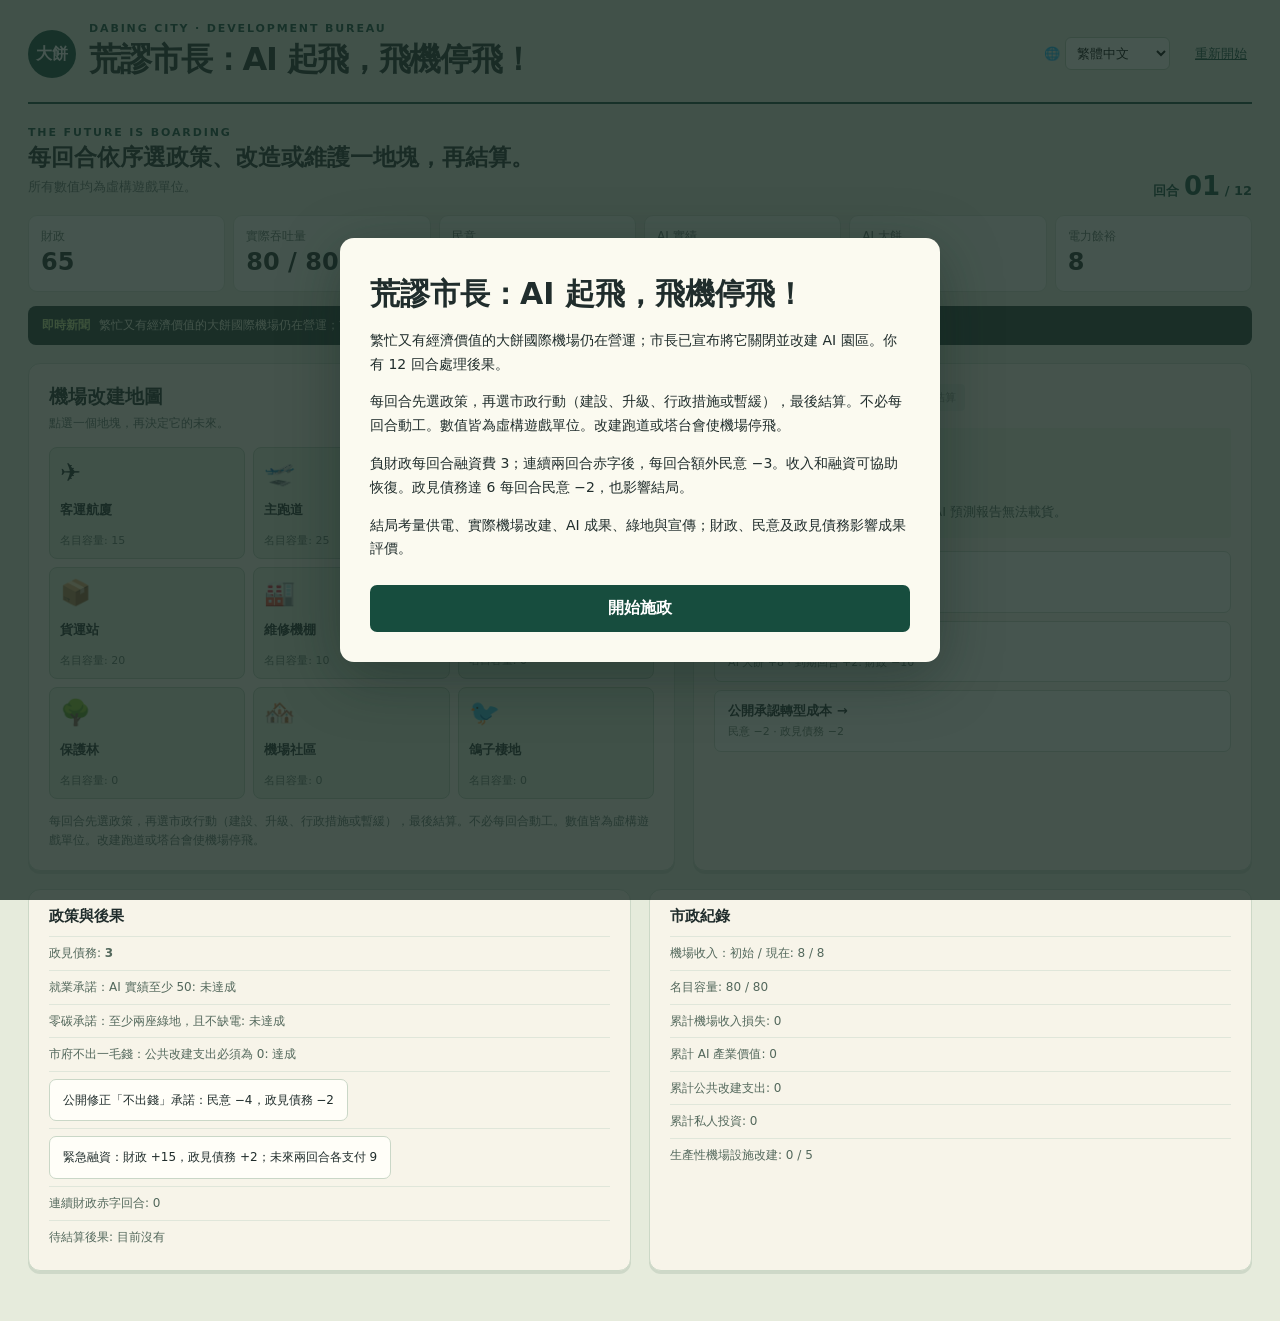
==== commit 2760044d: "Merge PR #8: v0.2.1 municipal action gameplay feat(v0.2.1): municipal actions without forced rebuild" ====
--- a/荒謬市長_v0.2.html
+++ b/荒謬市長_v0.2.html
@@ -2,7 +2,7 @@
 <html lang="zh-Hant"><head><meta charset="utf-8"><meta name="viewport" content="width=device-width, initial-scale=1"><title>荒謬市長：AI 起飛，飛機停飛！</title><style>
 :root{--ink:#202d2c;--muted:#61716a;--paper:#f7f4e9;--line:#d5ddce;--green:#174d3e;--lime:#d4e78c;--orange:#ed9d63;--red:#af4e3c}*{box-sizing:border-box}body{margin:0;background:#e6ebdc;color:var(--ink);font-family:system-ui,-apple-system,'Microsoft JhengHei',sans-serif}button{font:inherit;cursor:pointer}button:focus-visible{outline:3px solid #e18143;outline-offset:2px}.shell{max-width:1440px;margin:auto;padding:22px 28px 50px}.top{display:flex;justify-content:space-between;align-items:center;gap:20px;border-bottom:2px solid var(--green);padding-bottom:17px}.brand{display:flex;gap:13px;align-items:center}.seal{display:grid;place-items:center;width:48px;height:48px;flex:0 0 48px;line-height:1;font-size:16px;letter-spacing:-.02em;text-align:center;background:var(--green);color:#fff;border-radius:50%;font-weight:900}.eyebrow{font-size:11px;letter-spacing:.17em;font-weight:800;color:var(--green)}h1{font-size:clamp(22px,2.5vw,32px);letter-spacing:-.04em;margin:3px 0}h1 span{color:#7b9381;font-weight:500}.topright{text-align:right;font-size:13px;color:var(--muted)}.reset{border:0;background:none;color:var(--green);text-decoration:underline;padding:5px}.hero{display:flex;align-items:end;justify-content:space-between;gap:20px;padding:22px 0 14px}.hero h2{font-size:23px;margin:3px 0}.hero p{margin:5px 0;color:var(--muted);font-size:13px}.round{font-size:13px;font-weight:800;color:var(--green);white-space:nowrap}.round b{font-size:26px}.stats{display:grid;grid-template-columns:repeat(6,1fr);gap:8px}.stat{background:#f9fbf2;border:1px solid #d3ddcc;border-radius:9px;padding:12px}.stat small{font-size:12px;color:var(--muted);display:block}.stat strong{font-size:24px;display:block;margin:3px 0}.stat em{font-size:11px;font-style:normal;color:#78867a}.layout{display:grid;grid-template-columns:1.1fr .95fr;gap:18px;margin-top:18px}.panel{background:var(--paper);border:1px solid #ccd8c7;border-radius:12px;padding:20px;box-shadow:0 3px 0 #ced8c8}.panelhead{display:flex;justify-content:space-between;gap:10px;align-items:start}.panel h3{font-size:19px;margin:0}.panel p.sub{font-size:12px;color:var(--muted);margin:5px 0 15px}.badge{background:#dce9cb;color:#285440;border-radius:99px;font-size:11px;padding:5px 9px;font-weight:800;white-space:nowrap}.map{display:grid;grid-template-columns:repeat(3,1fr);gap:8px}.tile{min-height:112px;text-align:left;border:1px solid #b8cab5;border-radius:8px;background:#dfead6;padding:10px;color:var(--ink);display:flex;flex-direction:column;justify-content:space-between}.tile:hover,.tile.selected{border:2px solid var(--green);padding:9px;background:#d1e6c3}.tile .icon{font-size:25px}.tile strong{font-size:13px}.tile small{font-size:11px;color:#5e7266}.tile.built{background:#e3e8d4}.hint{margin:13px 0 0;font-size:12px;line-height:1.6;color:var(--muted)}.phase{display:flex;gap:6px;margin-bottom:17px}.phase span{font-size:11px;background:#e5eadf;color:#8a988c;padding:6px 9px;border-radius:4px}.phase .active{background:var(--green);color:white}.event{background:#e8efdd;border-left:4px solid #759e69;padding:16px;border-radius:3px}.event .tag{font-size:11px;letter-spacing:.12em;font-weight:bold;color:#55775a}.event h4{font-size:19px;margin:8px 0}.event p{font-size:13px;line-height:1.65;margin:0;color:#52675b}.choices{display:grid;gap:8px;margin-top:13px}.choice{background:#fffef8;border:1px solid #cad7c7;border-radius:7px;text-align:left;padding:11px 13px;color:var(--ink)}.choice:hover:not(:disabled){border-color:var(--green);background:#f0f6e7}.choice b,.choice small{display:block}.choice b{font-size:13px}.choice small{font-size:11px;color:#66796c;margin-top:4px;line-height:1.4}.choice:disabled{opacity:.45;cursor:not-allowed}.primary{border:0;background:var(--green);color:white;border-radius:7px;padding:13px 18px;font-weight:800;width:100%;margin-top:14px}.primary:hover:not(:disabled){background:#276853}.primary:disabled{opacity:.4;cursor:not-allowed}.lower{display:grid;grid-template-columns:1fr 1fr;gap:18px;margin-top:18px}.lower .panel{padding:17px 20px}.lower h3{font-size:15px}.list{padding:0;list-style:none;margin:10px 0 0}.list li{font-size:12px;color:#53685c;line-height:1.55;border-top:1px solid #e0e6da;padding:7px 0}.news{background:#243d36;color:#e9f1d9;border-radius:8px;margin-top:14px;padding:11px 14px;font-size:12px}.news b{color:#c8e891;margin-right:9px}.overlay{position:fixed;inset:0;background:#182b25cc;display:grid;place-items:center;padding:20px;z-index:2}.modal{max-width:600px;max-height:90vh;overflow:auto;background:#fbfaf0;border-radius:14px;padding:30px;box-shadow:0 15px 60px #10221b66}.modal h2{font-size:30px;margin:6px 0 12px}.modal p,.modal li{font-size:14px;line-height:1.7}.modal ul{padding-left:20px}.modal .primary{margin-top:10px}.result{background:#e7efdc;border-radius:8px;padding:15px;margin:15px 0}.result p{margin:3px 0}.muted{color:var(--muted)}@media(max-width:850px){.shell{padding:15px}.stats{grid-template-columns:repeat(3,1fr)}.layout{grid-template-columns:1fr}.lower{grid-template-columns:1fr}.tile{min-height:100px}.topright{display:none}}@media(max-width:480px){.stats{grid-template-columns:repeat(2,1fr)}.hero{align-items:start}.tile{min-height:90px}.tile .icon{font-size:20px}.panel{padding:15px}}
 
-*{min-width:0}html,body{max-width:100%;overflow-x:hidden}.top{flex-wrap:wrap}.brand{min-width:0;flex:1 1 300px}.brand h1{overflow-wrap:anywhere}.lang{display:inline-flex;align-items:center;gap:5px;font-size:13px}.lang select{max-width:145px;padding:7px;border:1px solid #b8cab5;border-radius:6px;background:#fffef8}.topright{display:block}.stat small,.stat em,.choice,.tile,.modal,.news,.hint,.list li{overflow-wrap:anywhere;word-break:normal}.choice b,.choice small{white-space:normal}.layout,.lower{min-width:0}.map{min-width:0}.tile{width:100%}.modal{width:min(100%,600px);overflow-wrap:anywhere}.tile-name-short{display:none}@media(max-width:1100px){.tile-name-full{display:none}.tile-name-short{display:inline}.tile strong{overflow-wrap:normal;word-break:normal;hyphens:auto}}@media(min-width:851px) and (max-width:1100px){.layout>.panel:first-child{display:flex;flex-direction:column}.layout>.panel:first-child .map{flex:1;grid-template-rows:repeat(3,minmax(125px,1fr))}}@media(max-width:600px){.choice b{font-size:15px;line-height:1.4}.choice small{font-size:13px;line-height:1.55}.event p{font-size:14px}.hint,.panel p.sub{font-size:13px}.tile strong{font-size:13px;line-height:1.3}.tile small{font-size:12px;line-height:1.3}.tile{min-height:102px}.map{gap:7px}}@media(max-width:480px){.shell{padding:12px}.top{gap:8px}.brand{flex-basis:100%}.hero{flex-wrap:wrap;align-items:flex-start}.hero>div:first-child{flex:1 1 100%;width:100%;min-width:0}.hero .round{max-width:100%;white-space:normal;flex:0 1 auto}.layout,.lower{grid-template-columns:minmax(0,1fr)}.stats{grid-template-columns:repeat(2,minmax(0,1fr))}.map{grid-template-columns:repeat(3,minmax(0,1fr))}.tile{padding:6px}.tile.selected,.tile:hover{padding:5px}.modal{padding:20px}}
+*{min-width:0}html,body{max-width:100%;overflow-x:hidden}.top{flex-wrap:wrap}.brand{min-width:0;flex:1 1 300px}.brand h1{overflow-wrap:anywhere}.lang{display:inline-flex;align-items:center;gap:5px;font-size:13px}.lang select{max-width:145px;padding:7px;border:1px solid #b8cab5;border-radius:6px;background:#fffef8}.topright{display:block}.stat small,.stat em,.choice,.tile,.modal,.news,.hint,.list li{overflow-wrap:anywhere;word-break:normal}.choice b,.choice small{white-space:normal}.layout,.lower{min-width:0}.map{min-width:0}.tile{width:100%}.modal{width:min(100%,600px);overflow-wrap:anywhere}.municipal-head{font-size:15px;margin:15px 0 7px;color:var(--green)}.tile-name-short{display:none}@media(max-width:1100px){.tile-name-full{display:none}.tile-name-short{display:inline}.tile strong{overflow-wrap:normal;word-break:normal;hyphens:auto}}@media(min-width:851px) and (max-width:1100px){.layout>.panel:first-child{display:flex;flex-direction:column}.layout>.panel:first-child .map{flex:1;grid-template-rows:repeat(3,minmax(125px,1fr))}}@media(max-width:600px){.choice b{font-size:15px;line-height:1.4}.choice small{font-size:13px;line-height:1.55}.event p{font-size:14px}.hint,.panel p.sub{font-size:13px}.tile strong{font-size:13px;line-height:1.3}.tile small{font-size:12px;line-height:1.3}.tile{min-height:102px}.map{gap:7px}}@media(max-width:480px){.shell{padding:12px}.top{gap:8px}.brand{flex-basis:100%}.hero{flex-wrap:wrap;align-items:flex-start}.hero>div:first-child{flex:1 1 100%;width:100%;min-width:0}.hero .round{max-width:100%;white-space:normal;flex:0 1 auto}.layout,.lower{grid-template-columns:minmax(0,1fr)}.stats{grid-template-columns:repeat(2,minmax(0,1fr))}.map{grid-template-columns:repeat(3,minmax(0,1fr))}.tile{padding:6px}.tile.selected,.tile:hover{padding:5px}.modal{padding:20px}}
 </style></head><body><main class="shell"><header class="top"><div class="brand"><div class="seal">大餅<br>市府</div><div><div class="eyebrow">DABING CITY · DEVELOPMENT BUREAU</div><h1>荒謬市長 <span>／ AI 起飛，飛機停飛！</span></h1></div></div><div class="topright">大餅國際機場改建計畫<br><button class="reset" id="reset">重新開始</button></div></header><section class="hero"><div><div class="eyebrow">THE FUTURE IS BOARDING</div><h2>歡迎登上未來航班。</h2><p>一座繁忙的機場，一個已經宣布的決定，還有十二回合可以解釋。</p></div><div class="round">任期進度 <b id="round">01</b> / 12</div></section><section class="stats" id="stats" aria-label="城市指標"></section><div class="news"><b>即時新聞 / NEWS</b><span id="news"></span></div><div class="layout"><section class="panel"><div class="panelhead"><div><h3>機場改建地圖</h3><p class="sub">點選一個地塊，再決定它的未來。</p></div><span class="badge">3 × 3 開發區</span></div><div class="map" id="map"></div><p class="hint" id="maphint"></p></section><section class="panel"><div class="phase" id="phases"></div><div id="action"></div></section></div><div class="lower"><section class="panel"><h3>📋 政見與未爆彈</h3><ul class="list" id="promises"></ul></section><section class="panel"><h3>🗞 市政紀錄</h3><ul class="list" id="log"></ul></section></div></main><div id="modal"></div>
 <script>
 'use strict';
@@ -80,7 +80,7 @@
 const M={
  title:L('荒謬市長：AI 起飛，飛機停飛！','Absurd Mayor: AI takes off, planes grounded!','Maire absurde : l’IA décolle, les avions restent au sol !','Absurd Burgemeester: AI stijgt op, vliegtuigen blijven aan de grond!'),
  intro:L('繁忙又有經濟價值的大餅國際機場仍在營運；市長已宣布將它關閉並改建 AI 園區。你有 12 回合處理後果。','Busy and profitable Dabing International Airport is still operating. The mayor has announced its closure for an AI park. You have 12 turns to manage the consequences.','L’aéroport international de Dabing, animé et rentable, fonctionne encore. Le maire a annoncé sa fermeture pour un parc IA. Vous disposez de 12 tours.','De drukke, winstgevende luchthaven van Dabing draait nog. De burgemeester heeft sluiting aangekondigd voor een AI-park. Je hebt 12 rondes.'),
- rules:L('每回合選政策、選地塊建設或維護，再結算。數值都是虛構遊戲單位。拆除跑道或塔台會令實際吞吐量降至零；航廈、貨運站及機棚則按原容量計算。','Each turn: choose a policy, build or maintain a plot, then settle. All values are fictional game units. Removing the runway or tower stops all flights; the terminal, cargo and hangar contribute their listed capacity.','À chaque tour : politique, construction ou entretien, puis bilan. Toutes les valeurs sont des unités fictives. Sans piste ou tour, aucun vol ; terminal, fret et hangar contribuent selon leur capacité.','Kies per ronde beleid, bouw of onderhoud, en reken af. Alle waarden zijn fictieve speleenheden. Zonder baan of toren stoppen alle vluchten; terminal, vracht en hangar leveren hun vermelde capaciteit.'),
+ rules:L('每回合先選政策，再選市政行動（建設、升級、行政措施或暫緩），最後結算。不必每回合動工。數值皆為虛構遊戲單位。改建跑道或塔台會使機場停飛。','Each turn: choose a policy, then a municipal action (build, upgrade, administration or defer), then settle. Building every turn is optional. Values are fictional. Converting the runway or tower grounds all flights.','À chaque tour : politique, puis action municipale (construction, amélioration, gestion ou report), puis bilan. Construire à chaque tour n’est pas obligatoire. Valeurs fictives ; sans piste ni tour, plus de vols.','Kies elke ronde beleid en een stadsactie (bouwen, verbeteren, besturen of uitstellen), en reken af. Je hoeft niet elke ronde te bouwen. Alle waarden zijn fictief; zonder startbaan of toren zijn er geen vluchten.'),
  debtRule:L('負財政每回合融資費 3；連續兩回合赤字後，每回合額外民意 −3。收入和融資可協助恢復。政見債務達 6 每回合民意 −2，也影響結局。','A negative budget costs 3 per turn in financing; after two consecutive deficit turns, support falls by 3 each turn. Income and financing can restore solvency. Promise debt of 6+ costs 2 support each turn and affects endings.','Un budget négatif coûte 3 par tour ; après deux tours déficitaires consécutifs, le soutien baisse de 3 par tour. Revenus et financement permettent le redressement. Une dette de promesses de 6+ coûte 2 de soutien et affecte la fin.','Een negatief saldo kost 3 per ronde; na twee opeenvolgende tekortrondes daalt steun elke ronde met 3. Inkomsten en financiering helpen herstellen. Belofte-schuld vanaf 6 kost 2 steun per ronde en beïnvloedt het einde.'),
  start:L('開始施政','Start governing','Commencer','Begin met besturen'), close:L('繼續','Continue','Continuer','Doorgaan'), round:L('回合','Turn','Tour','Ronde'),policy:L('政策決策','Policy','Politique','Beleid'),build:L('地塊改造','Development','Aménagement','Ontwikkeling'),settle:L('回合結算','Settlement','Bilan','Afrekening'), select:L('請選擇地塊','Choose a plot','Choisissez une parcelle','Kies een perceel'),
  maintain:L('維護現有設施（花費 2）','Maintain facility (cost 2)','Entretenir (coût 2)','Voorziening onderhouden (kost 2)'),money:L('財政','Budget','Budget','Begroting'),traffic:L('實際吞吐量','Operating traffic','Trafic réel','Werkelijk verkeer'),nominal:L('名目容量','Nominal capacity','Capacité nominale','Nominale capaciteit'),pop:L('民意','Support','Soutien','Steun'),ai:L('AI 實績','AI results','Résultats IA','AI-resultaat'),hype:L('AI 大餅','AI hype','Promesses IA','AI-hype'),power:L('電力餘裕','Power surplus','Marge électrique','Stroomoverschot'),debt:L('政見債務','Promise debt','Dette de promesses','Belofte-schuld'),
@@ -101,17 +101,27 @@
 const VKEY='absurd-mayor-v02';let lang;try{lang=localStorage.getItem('absurd-mayor-language')||'zh'}catch(_){lang='zh'}if(!['zh','en','fr','nl'].includes(lang))lang='zh';
 const msg=k=>M[k][lang];const loc=s=>lang==='zh'?s:(dictionaries[lang][s]||s);const esc=x=>String(x).replace(/[&<>"']/g,c=>({'&':'&amp;','<':'&lt;','>':'&gt;','"':'&quot;',"'":'&#39;'}[c]));
 const shuffleV=a=>{for(let i=a.length-1;i>0;i--){let j=Math.floor(Math.random()*(i+1));[a[i],a[j]]=[a[j],a[i]]}return a};
-function newGame(){return {version:2,turn:1,phase:'policy',money:65,pop:60,ai:0,hype:10,debt:3,tiles:initialTiles.map(([icon,name,traffic])=>({icon,name,traffic,type:'original'})),order:shuffleV([...cards.keys()]),selected:null,queue:[],lost:0,aiValue:0,spent:0,private:0,deficit:0,distressTurns:0,revised:false,loan:false,milestones:[],log:[],finished:false}}
-function valid(v){return v&&v.version===2&&Number.isInteger(v.turn)&&v.turn>=1&&v.turn<=12&&['policy','build','settle','done'].includes(v.phase)&&Array.isArray(v.tiles)&&v.tiles.length===9&&v.tiles.every((x,i)=>x&&['original',...Object.keys(builds)].includes(x.type)&&typeof x.icon==='string'&&typeof x.name==='string'&&Number.isFinite(x.traffic)&&x.traffic>=0&&x.traffic<81&&(x.type!=='original'||x.name===initialTiles[i][1]&&x.traffic===initialTiles[i][2]))&&Array.isArray(v.order)&&v.order.length===15&&new Set(v.order).size===15&&v.order.every(x=>Number.isInteger(x)&&x>=0&&x<15)&&Array.isArray(v.queue)&&v.queue.every(q=>q&&Number.isInteger(q.due)&&q.due>0&&q.effect&&Object.entries(q.effect).every(([k,n])=>['money','pop','ai','hype','debt'].includes(k)&&Number.isFinite(n)))&&Array.isArray(v.log)&&v.log.every(x=>x&&['policy','build','milestone','settlement'].includes(x.kind)&&(x.kind!=='policy'||Number.isInteger(x.card)&&x.card>=0&&x.card<15&&Number.isInteger(x.option)&&x.option>=0&&x.option<cards[x.card][2].length)&&(x.kind!=='build'||x.type==='maintain'||!!builds[x.type])&&(x.kind!=='milestone'||!!M[x.key]))&&Array.isArray(v.milestones)&&v.milestones.every(x=>x&&['milestone4a','milestone4b','milestone8a','milestone8b','milestone12'].includes(x.key))&&(v.selected===null||Number.isInteger(v.selected)&&v.selected>=0&&v.selected<9)&&typeof v.finished==='boolean'&&typeof v.loan==='boolean'&&typeof v.revised==='boolean'&&['money','pop','ai','hype','debt','lost','aiValue','spent','private','deficit','distressTurns'].every(k=>Number.isFinite(v[k]))}
-let game,notice='';try{let raw=localStorage.getItem(VKEY);if(raw){let obj=JSON.parse(raw);if(valid(obj))game=obj;else notice='invalid'}else if(localStorage.getItem(KEY))notice='pendingOld'}catch(_){notice='invalid'}if(!game)game=newGame();
+function newGame(){return {version:2,turn:1,phase:'policy',money:65,pop:60,ai:0,hype:10,debt:3,tiles:initialTiles.map(([icon,name,traffic])=>({icon,name,traffic,type:'original'})),order:shuffleV([...cards.keys()]),selected:null,queue:[],lost:0,aiValue:0,spent:0,private:0,deficit:0,distressTurns:0,adminUsed:{},deferred:0,revised:false,loan:false,milestones:[],log:[],finished:false}}
+function valid(v){return v&&v.version===2&&Number.isInteger(v.turn)&&v.turn>=1&&v.turn<=12&&['policy','build','settle','done'].includes(v.phase)&&Array.isArray(v.tiles)&&v.tiles.length===9&&v.tiles.every((x,i)=>x&&['original',...Object.keys(builds)].includes(x.type)&&typeof x.icon==='string'&&typeof x.name==='string'&&Number.isFinite(x.traffic)&&x.traffic>=0&&x.traffic<81&&(x.type!=='original'||x.name===initialTiles[i][1]&&x.traffic===initialTiles[i][2]))&&Array.isArray(v.order)&&v.order.length===15&&new Set(v.order).size===15&&v.order.every(x=>Number.isInteger(x)&&x>=0&&x<15)&&Array.isArray(v.queue)&&v.queue.every(q=>q&&Number.isInteger(q.due)&&q.due>0&&q.effect&&Object.entries(q.effect).every(([k,n])=>['money','pop','ai','hype','debt'].includes(k)&&Number.isFinite(n)))&&Array.isArray(v.log)&&v.log.every(x=>x&&['policy','build','upgrade','admin','defer','milestone','settlement'].includes(x.kind)&&(x.kind!=='policy'||Number.isInteger(x.card)&&x.card>=0&&x.card<15&&Number.isInteger(x.option)&&x.option>=0&&x.option<cards[x.card][2].length)&&(x.kind!=='build'||x.type==='maintain'||!!builds[x.type])&&(x.kind!=='milestone'||!!M[x.key]))&&Array.isArray(v.milestones)&&v.milestones.every(x=>x&&['milestone4a','milestone4b','milestone8a','milestone8b','milestone12'].includes(x.key))&&(v.selected===null||Number.isInteger(v.selected)&&v.selected>=0&&v.selected<9)&&(!v.adminUsed||(typeof v.adminUsed==='object'&&!Array.isArray(v.adminUsed)&&Object.keys(v.adminUsed).every(k=>['consult','research','investment','audit'].includes(k)&&v.adminUsed[k]===true)))&&(!('deferred' in v)||Number.isInteger(v.deferred)&&v.deferred>=0)&&v.tiles.every(t=>t.level===undefined||t.level===1||t.level===2)&&typeof v.finished==='boolean'&&typeof v.loan==='boolean'&&typeof v.revised==='boolean'&&['money','pop','ai','hype','debt','lost','aiValue','spent','private','deficit','distressTurns'].every(k=>Number.isFinite(v[k]))}
+let game,notice='';try{let raw=localStorage.getItem(VKEY);if(raw){let obj=JSON.parse(raw);if(valid(obj))game=obj;else notice='invalid'}else if(localStorage.getItem(KEY))notice='pendingOld'}catch(_){notice='invalid'}if(!game)game=newGame();game.adminUsed=game.adminUsed||{};game.deferred=game.deferred||0;game.tiles.forEach(t=>{if(t.type!=='original'&&!t.level)t.level=1});
 function persist(){try{localStorage.setItem(VKEY,JSON.stringify(game));localStorage.setItem('absurd-mayor-language',lang)}catch(_){}}
-function metrics(g=game){let nominal=g.tiles.reduce((n,t)=>n+t.traffic,0),traffic=g.tiles[1].type==='original'&&g.tiles[2].type==='original'?nominal:0,supply=5,demand=0,ai=0,biz=0;g.tiles.forEach(t=>{if(t.type==='original'&&t.name==='舊變電站')supply+=3;if(t.type==='power')supply+=5;if(builds[t.type]){const b=builds[t.type];demand+=Math.max(0,b.power);ai+=b.ai;if(t.type==='market')biz+=3}});return {nominal,traffic,airport:Math.floor(traffic/10),supply,demand,ai,biz,redeveloped:g.tiles.slice(0,5).filter(t=>t.type!=='original').length,parks:g.tiles.filter(t=>t.type==='park').length}}
+function metrics(g=game){let nominal=g.tiles.reduce((n,t)=>n+t.traffic,0),traffic=g.tiles[1].type==='original'&&g.tiles[2].type==='original'?nominal:0,supply=5,demand=0,ai=0,biz=0;g.tiles.forEach(t=>{if(t.type==='original'&&t.name==='舊變電站')supply+=3;if(t.type==='power')supply+=5;if(builds[t.type]){const b=builds[t.type],up=(t.level||1)===2;demand+=Math.max(0,b.power)+(up&&b.ai>0?1:0);ai+=b.ai+(up?Math.ceil(b.ai/2):0);if(up&&t.type==='power')supply+=3;if(t.type==='market')biz+=3+(up?1:0)}});return {nominal,traffic,airport:Math.floor(traffic/10),supply,demand,ai,biz,redeveloped:g.tiles.slice(0,5).filter(t=>t.type!=='original').length,parks:g.tiles.filter(t=>t.type==='park').length}}
 function promises(g=game){let m=metrics(g);return [g.ai>=50,m.parks>=2&&m.demand<=m.supply,g.spent===0]}
 function endingKey(g=game){let m=metrics(g);if(m.demand>m.supply)return 'heater';if(m.redeveloped>=2&&g.ai>=50&&g.money>=0&&g.pop>=35&&g.debt<8&&g.aiValue>=g.lost)return 'miracle';if(m.parks>=3)return 'pigeon';if(g.hype>=45&&g.hype>g.ai*1.3)return 'ppt';return 'airport'}
 const endInfo={heater:['全球最大暖氣機','資料中心排成一列，電表跑得比飛機還快。園區的主要產出是熱量。'],miracle:['AI 奇蹟・新矽谷','園區終於交出了真實成果。舊機場的損失依然存在，但新產業確實站穩了腳步。'],pigeon:['鴿子共和國','公聽會的常客終於獲勝。市府宣布這是全球第一座鳥類主導的智慧園區。'],ppt:['PPT 科技城','園區的投影片產量世界第一。至於真正的企業，招商簡報說「即將進駐」。'],airport:['全球第一座沒有飛機的航空城','機場被改造，AI 成果仍不足以補上缺口。市府開始研究重建跑道的可能性。']};
 function apply(g,obj){for(const [k,v] of Object.entries(obj))g[k]+=v;g.pop=Math.max(0,Math.min(100,g.pop));g.debt=Math.max(0,g.debt);g.ai=Math.max(0,g.ai);g.hype=Math.max(0,g.hype)}
 function choosePolicy(g,i){if(g.phase!=='policy')return;let idx=g.order[g.turn-1],c=cards[idx][2][i];if(!c)return;apply(g,c[2]);if(idx===1&&i===0)g.private+=12;if(c[3])g.queue.push({due:g.turn+c[3][0],effect:c[3][1],card:idx,option:i});g.log.unshift({turn:g.turn,kind:'policy',card:idx,option:i});g.log=g.log.slice(0,8);g.phase='build'}
-function develop(g,idx,type){if(g.phase!=='build'||idx===null||idx<0||idx>8)return;let old=g.tiles[idx];if(type==='maintain'){g.money-=2}else if(builds[type]){let b=builds[type];g.money-=b.cost;g.spent+=b.cost;g.hype+=b.hype;if(type==='power')g.pop-=3;if(type==='park')g.pop+=5;if(old.type==='original'&&['保護林','機場社區','鴿子棲地'].includes(old.name)&&type!=='park')g.pop-=3;g.tiles[idx]={icon:b.icon,name:b.name,traffic:0,type}}else return;g.pop=Math.max(0,Math.min(100,g.pop));g.log.unshift({turn:g.turn,kind:'build',plot:idx,type});g.log=g.log.slice(0,8);g.phase='settle';g.selected=null}
+function finishAction(g,kind,data={}){g.log.unshift({turn:g.turn,kind,...data});g.log=g.log.slice(0,8);g.phase='settle';g.selected=null}
+function develop(g,idx,type){if(g.phase!=='build'||idx===null||idx<0||idx>8||!builds[type]||g.tiles[idx].type!=='original')return false;const old=g.tiles[idx],b=builds[type];g.money-=b.cost;g.spent+=b.cost;g.hype+=b.hype;if(type==='power')g.pop-=3;if(type==='park')g.pop+=5;if(['保護林','機場社區','鴿子棲地'].includes(old.name)&&type!=='park')g.pop-=3;g.tiles[idx]={icon:b.icon,name:b.name,traffic:0,type,level:1};g.pop=Math.max(0,Math.min(100,g.pop));finishAction(g,'build',{plot:idx,type});return true}
+function upgrade(g,idx){if(g.phase!=='build'||!Number.isInteger(idx)||idx<0||idx>8)return false;let tile=g.tiles[idx];if(tile.type==='original'||!builds[tile.type]||(tile.level||1)!==1)return false;const cost=Math.max(5,Math.ceil(builds[tile.type].cost*.6));g.money-=cost;g.spent+=cost;tile.level=2;if(tile.type==='park')g.pop=Math.min(100,g.pop+3);if(tile.type==='show')g.hype+=5;finishAction(g,'upgrade',{plot:idx,type:tile.type});return true}
+const municipal={
+ consult:{cost:6,pop:5,hype:0,debt:0,ai:0},
+ research:{cost:7,pop:0,hype:1,debt:0,ai:6},
+ investment:{cost:-8,pop:-3,hype:2,debt:2,ai:0},
+ audit:{cost:4,pop:2,hype:-3,debt:-1,ai:0}
+};
+function administration(g,key){if(g.phase!=='build'||!municipal[key]||(g.adminUsed||{})[key])return false;const a=municipal[key];g.adminUsed=g.adminUsed||{};g.adminUsed[key]=true;if(key==='investment')g.private+=8;apply(g,{money:-a.cost,pop:a.pop,hype:a.hype,debt:a.debt,ai:a.ai});finishAction(g,'admin',{key});return true}
+function deferAction(g){if(g.phase!=='build')return false;g.deferred=(g.deferred||0)+1;apply(g,{pop:-2,debt:1});finishAction(g,'defer');return true}
 function milestone(g){let m=metrics(g),key;if(g.turn===4){key=m.redeveloped>=1?'milestone4a':'milestone4b';apply(g,{pop:m.redeveloped>=1?2:-3})}if(g.turn===8){key=g.ai>=20&&m.demand<=m.supply?'milestone8a':'milestone8b';apply(g,{pop:key==='milestone8a'?3:-3})}if(g.turn===12){key='milestone12';if(g.debt>=6)apply(g,{pop:-4})}if(key){g.milestones.push({turn:g.turn,key,lost:g.lost,aiValue:g.aiValue,traffic:m.traffic});g.log.unshift({turn:g.turn,kind:'milestone',key})}}
 function doSettle(g){if(g.phase!=='settle')return;let m=metrics(g),short=m.demand>m.supply,produced=short?Math.floor(m.ai/2):m.ai;g.lost+=8-m.airport;g.aiValue+=produced;apply(g,{money:m.airport+m.biz+Math.floor(produced/3)-4,ai:produced,pop:(short?-3:0)+(g.debt>=6?-2:0)});for(let q of g.queue.filter(q=>q.due===g.turn))apply(g,q.effect);g.queue=g.queue.filter(q=>q.due>g.turn);let fee=0,penalty=0;if(g.money<0){fee=3;g.money-=fee;g.deficit++;g.distressTurns++;if(g.deficit>=2){penalty=3;apply(g,{pop:-3})}}else g.deficit=0;g.log.unshift({turn:g.turn,kind:'settlement',airport:m.airport,production:produced,fee,penalty});milestone(g);g.log=g.log.slice(0,8);if(g.turn===12){g.finished=true;g.phase='done'}else{g.turn++;g.phase='policy'}}
 function preview(g,index){let copy={...g,tiles:g.tiles.map(t=>({...t}))};copy.tiles[index]={type:'lab',traffic:0};return metrics(copy)}
@@ -135,14 +145,25 @@
  '轉型商業區':{zh:'商業區',en:'Shops',fr:'Commerces',nl:'Winkels'}
 };
 const shortTileName=name=>(compactTileNames[name]&&compactTileNames[name][lang])||loc(name);
+const A={
+ zh:{choose:'選擇市政行動：點選地塊來建設或升級，或直接執行行政措施／暫緩。',build:'改建原始設施',upgrade:'升級現有設施',level:'等級',atMax:'已達最高等級',originalOnly:'已建設的地塊不可直接覆蓋。升級可保留既有設施。',municipal:'不需選地塊的市政措施（各最多一次）',consult:'社區協商',research:'產業研發',investment:'招商融資',audit:'財政與程序審查',defer:'暫緩決策',defCost:'民意 −2，政見債務 +1；本回合不建設。',taken:'已執行',upgradeEffect:'保留設施；AI 產能約 +50%，額外用電 +1（如適用）；電力設施增加供電 +3。',auto:'無須每回合重建地塊。'},
+ en:{choose:'Choose a municipal action: select a tile to build or upgrade, or use administration/defer.',build:'Redevelop original facility',upgrade:'Upgrade existing facility',level:'Level',atMax:'Maximum level reached',originalOnly:'Built plots cannot be overwritten. Upgrade the existing facility.',municipal:'City administration (each action once)',consult:'Community consultation',research:'Industry research',investment:'Investor financing',audit:'Fiscal and procedure audit',defer:'Defer decision',defCost:'Public support −2; promise debt +1. No building this turn.',taken:'Already used',upgradeEffect:'Keep building; +50% AI capacity, +1 demand if productive; power supply +3.',auto:'Rebuilding is not required every turn.'},
+ fr:{choose:'Choisissez une action municipale : bâtir, améliorer, administrer ou reporter.',build:'Reconvertir un site initial',upgrade:'Améliorer un équipement',level:'Niveau',atMax:'Niveau maximal atteint',originalOnly:'Un site déjà aménagé ne peut pas être remplacé directement.',municipal:'Gestion municipale (une fois par action)',consult:'Concertation locale',research:'Recherche industrielle',investment:'Financement privé',audit:'Audit budgétaire',defer:'Reporter la décision',defCost:'Soutien −2 ; dette électorale +1. Aucun chantier ce tour.',taken:'Déjà utilisée',upgradeEffect:'Conserver le bâtiment ; production IA +50 %, consommation +1 ; alimentation +3.',auto:'Aucun besoin de reconstruire à chaque tour.'},
+ nl:{choose:'Kies een stadsactie: bouw, verbeter, bestuur of stel uit.',build:'Oorspronkelijke locatie ombouwen',upgrade:'Bestaande voorziening verbeteren',level:'Niveau',atMax:'Maximaal niveau bereikt',originalOnly:'Een bebouwd perceel kan niet zomaar vervangen worden.',municipal:'Stadsbestuur (elke actie eenmaal)',consult:'Overleg met bewoners',research:'Industrieel onderzoek',investment:'Investeerders aantrekken',audit:'Financiële controle',defer:'Besluit uitstellen',defCost:'Steun −2; belofteschuld +1. Deze beurt geen bouw.',taken:'Al uitgevoerd',upgradeEffect:'Behoud gebouw; AI-productie +50%, stroomvraag +1; stroomvoorziening +3.',auto:'Niet elke beurt opnieuw bouwen.'}
+};
+const am=k=>A[lang][k];
 function drawV2(){let m=metrics(),p=promises();document.documentElement.lang=lang==='zh'?'zh-Hant':lang;document.title=msg('title');document.querySelector('h1').textContent=msg('title');document.querySelector('.seal').textContent=lang==='zh'?'大餅':'DB';document.querySelector('.seal').setAttribute('aria-label',({zh:'大餅市政府',en:'Dabing City government',fr:'Ville de Dabing',nl:'Stadsbestuur van Dabing'})[lang]);document.querySelector('.topright').innerHTML=`<button class="reset" data-v2="restart">${msg('restart')}</button>`;document.querySelector('.eyebrow').textContent='DABING CITY · DEVELOPMENT BUREAU';document.querySelector('.hero h2').textContent=msg('phaseIntro');document.querySelector('.hero p').textContent=msg('units');document.querySelector('.round').innerHTML=`${msg('round')} <b>${String(game.turn).padStart(2,'0')}</b> / 12`;
 let vals=[[msg('money'),game.money],[msg('traffic'),m.traffic+' / 80'],[msg('pop'),game.pop],[msg('ai'),game.ai],[msg('hype'),game.hype],[msg('power'),m.supply-m.demand]];document.getElementById('stats').innerHTML=vals.map(([a,b])=>`<div class="stat"><small>${a}</small><strong>${b}</strong></div>`).join('');let last=game.milestones.at(-1);document.getElementById('news').textContent=last?msg(last.key):msg('intro');document.querySelector('.news b').textContent=lang==='zh'?'即時新聞':lang==='en'?'NEWS':lang==='fr'?'ACTUALITÉS':'NIEUWS';document.getElementById('stats').setAttribute('aria-label',msg('outcome'));
 let map=document.getElementById('map');map.innerHTML=game.tiles.map((tile,i)=>`<button class="tile ${tile.type!=='original'?'built':''} ${game.selected===i?'selected':''}" data-v2="tile" data-index="${i}" aria-pressed="${game.selected===i}" aria-label="${esc(loc(tile.name)+' — '+msg('nominal')+': '+tile.traffic)}" title="${esc(loc(tile.name))}"><span class="icon">${tile.icon} ${game.selected===i?'✓':''}</span><strong><span class="tile-name-full">${esc(loc(tile.name))}</span><span class="tile-name-short" aria-hidden="true">${esc(shortTileName(tile.name))}</span></strong><small>${msg('nominal')}: ${tile.traffic}</small></button>`).join('');document.querySelector('.panelhead h3').textContent=loc('機場改建地圖');document.querySelector('.panelhead p').textContent=loc('點選一個地塊，再決定它的未來。');document.querySelector('.panelhead .badge').textContent='3 × 3';document.getElementById('maphint').textContent=msg('rules');document.getElementById('phases').innerHTML=['policy','build','settle'].map((k,i)=>`<span class="${game.phase===k?'active':''}">0${i+1} ${msg(k)}</span>`).join('');
-let action=document.getElementById('action'),card=cards[game.order[game.turn-1]];if(game.phase==='policy'){action.innerHTML=`<div class="event"><div class="tag">${msg('policy')}</div><h4>${loc(card[0])}</h4><p>${loc(card[1])}</p></div><div class="choices">${card[2].map((o,i)=>`<button class="choice" data-v2="policy" data-index="${i}"><b>${loc(o[0])} →</b><small>${optionEffect(o)}</small></button>`).join('')}</div>`}else if(game.phase==='build'){let idx=game.selected,tile=idx===null?null:game.tiles[idx],after=tile?preview(game,idx):null;action.innerHTML=`<div class="event"><div class="tag">${msg('build')}</div><h4>${tile?loc(tile.name):msg('select')}</h4><p>${tile?`${msg('proposal')}: ${m.traffic} → ${after.traffic} / 80; ${msg('income')}: ${m.airport} → ${after.airport}.`:msg('phaseIntro')}</p></div>${tile?`<div class="choices"><button class="choice" data-v2="build" data-type="maintain"><b>${msg('maintain')}</b></button>${Object.entries(builds).map(([k,b])=>`<button class="choice" data-v2="build" data-type="${k}"><b>${b.icon} ${loc(b.name)} →</b><small>${msg('cost')}: ${b.cost} · ${msg('aiEach')}: +${b.ai} · ${msg('demand')}: ${b.power>0?'+'+b.power:b.power} · ${msg('hype')}: +${b.hype} · ${msg('supportChange')}: ${k==='power'?-3:k==='park'?5:tile.type==='original'&&idx>=6?-3:0}</small></button>`).join('')}</div>`:''}`}else if(game.phase==='settle'){action.innerHTML=`<div class="event"><h4>${msg('settle')}</h4><p>${msg('income')}: +${m.airport}; ${msg('aiEach')}: +${m.demand>m.supply?Math.floor(m.ai/2):m.ai}; ${msg('debtRule')}</p></div><button class="primary" data-v2="settle">${msg('settleBtn')} →</button>`}else action.innerHTML='';
-let left=document.getElementById('promises');left.parentElement.querySelector('h3').textContent=msg('actions');left.innerHTML=[`${msg('debt')}: <b>${game.debt}</b>`,`${msg('promise1')}: ${msg(p[0]?'yes':'no')}`,`${msg('promise2')}: ${msg(p[1]?'yes':'no')}`,`${msg('promise3')}: ${msg(p[2]?'yes':'no')}`,game.revised?msg('revised'):`<button class="choice" data-v2="revise">${msg('revise')}</button>`,!game.loan?`<button class="choice" data-v2="loan">${msg('recovery')}</button>`:'',`${msg('crisis')}: ${game.deficit}`,`${msg('pending')}: ${game.queue.length?game.queue.map(q=>`${msg('due')} ${q.due}: ${eff(q.effect)}`).join('; '):msg('none')}`].filter(Boolean).map(x=>`<li>${x}</li>`).join('');let right=document.getElementById('log');right.parentElement.querySelector('h3').textContent=msg('events');right.innerHTML=[`${msg('airport')}: 8 / ${m.airport}`,`${msg('nominal')}: ${m.nominal} / 80`,`${msg('lost')}: ${game.lost}`,`${msg('aiValue')}: ${game.aiValue}`,`${msg('spend')}: ${game.spent}`,`${msg('private')}: ${game.private}`,`${msg('redevelop')}: ${m.redeveloped} / 5`,...game.log.slice(0,4).map(x=>`${msg('round')} ${x.turn}: ${x.kind==='policy'?loc(cards[x.card][2][x.option][0]):x.kind==='build'?(x.type==='maintain'?msg('maintain'):loc(builds[x.type].name)):x.kind==='milestone'?msg(x.key):`${msg('income')} +${x.airport}; ${msg('aiEach')} +${x.production}; ${msg('financing')} −${x.fee}`}`)].map(x=>`<li>${x}</li>`).join('');persist();if(game.finished)showEnd()}
+let action=document.getElementById('action'),card=cards[game.order[game.turn-1]];if(game.phase==='policy'){action.innerHTML=`<div class="event"><div class="tag">${msg('policy')}</div><h4>${loc(card[0])}</h4><p>${loc(card[1])}</p></div><div class="choices">${card[2].map((o,i)=>`<button class="choice" data-v2="policy" data-index="${i}"><b>${loc(o[0])} →</b><small>${optionEffect(o)}</small></button>`).join('')}</div>`}else if(game.phase==='build'){let idx=game.selected,tile=idx===null?null:game.tiles[idx],after=tile&&tile.type==='original'?preview(game,idx):null;
+const admins=Object.entries(municipal).map(([k,a])=>`<button class="choice" data-v2="admin" data-type="${k}" ${game.adminUsed[k]?'disabled':''}><b>${am(k)} ${game.adminUsed[k]?'('+am('taken')+')':''}</b><small>${msg('cost')}: ${a.cost}; ${msg('pop')}: ${a.pop>=0?'+':''}${a.pop}; ${msg('ai')}: +${a.ai}; ${msg('debt')}: ${a.debt>=0?'+':''}${a.debt}</small></button>`).join('');
+const slot=tile?(tile.type==='original'? `<div class="event"><h4>${loc(tile.name)} · ${am('build')}</h4><p>${msg('proposal')}: ${m.traffic} → ${after.traffic}/80; ${msg('income')}: ${m.airport} → ${after.airport}.</p></div><div class="choices">${Object.entries(builds).map(([k,b])=>`<button class="choice" data-v2="build" data-type="${k}"><b>${b.icon} ${loc(b.name)} →</b><small>${msg('cost')}: ${b.cost} · ${msg('aiEach')}: +${b.ai} · ${msg('demand')}: ${b.power>0?'+'+b.power:b.power} · ${msg('hype')}: +${b.hype}</small></button>`).join('')}</div>` : `<div class="event"><h4>${loc(tile.name)} · ${am('level')} ${tile.level||1}/2</h4><p>${am('originalOnly')}</p></div>${(tile.level||1)<2?`<button class="choice" data-v2="upgrade" style="width:100%"><b>${am('upgrade')} · ${msg('cost')}: ${Math.max(5,Math.ceil(builds[tile.type].cost*.6))}</b><small>${am('upgradeEffect')}</small></button>`:`<p class="hint">${am('atMax')}</p>`}`) : `<div class="event"><h4>${msg('build')}</h4><p>${am('choose')}</p></div>`;
+action.innerHTML=`${slot}<h4 class="municipal-head">${am('municipal')}</h4><div class="choices">${admins}<button class="choice" data-v2="defer"><b>${am('defer')}</b><small>${am('defCost')}</small></button></div>`
+}else if(game.phase==='settle'){action.innerHTML=`<div class="event"><h4>${msg('settle')}</h4><p>${msg('income')}: +${m.airport}; ${msg('aiEach')}: +${m.demand>m.supply?Math.floor(m.ai/2):m.ai}; ${msg('debtRule')}</p></div><button class="primary" data-v2="settle">${msg('settleBtn')} →</button>`}else action.innerHTML='';
+let left=document.getElementById('promises');left.parentElement.querySelector('h3').textContent=msg('actions');left.innerHTML=[`${msg('debt')}: <b>${game.debt}</b>`,`${msg('promise1')}: ${msg(p[0]?'yes':'no')}`,`${msg('promise2')}: ${msg(p[1]?'yes':'no')}`,`${msg('promise3')}: ${msg(p[2]?'yes':'no')}`,game.revised?msg('revised'):`<button class="choice" data-v2="revise">${msg('revise')}</button>`,!game.loan?`<button class="choice" data-v2="loan">${msg('recovery')}</button>`:'',`${msg('crisis')}: ${game.deficit}`,`${msg('pending')}: ${game.queue.length?game.queue.map(q=>`${msg('due')} ${q.due}: ${eff(q.effect)}`).join('; '):msg('none')}`].filter(Boolean).map(x=>`<li>${x}</li>`).join('');let right=document.getElementById('log');right.parentElement.querySelector('h3').textContent=msg('events');right.innerHTML=[`${msg('airport')}: 8 / ${m.airport}`,`${msg('nominal')}: ${m.nominal} / 80`,`${msg('lost')}: ${game.lost}`,`${msg('aiValue')}: ${game.aiValue}`,`${msg('spend')}: ${game.spent}`,`${msg('private')}: ${game.private}`,`${msg('redevelop')}: ${m.redeveloped} / 5`,...game.log.slice(0,4).map(x=>`${msg('round')} ${x.turn}: ${x.kind==='policy'?loc(cards[x.card][2][x.option][0]):x.kind==='build'?loc(builds[x.type].name):x.kind==='upgrade'?am('upgrade')+' '+loc(builds[x.type].name):x.kind==='admin'?am(x.key):x.kind==='defer'?am('defer'):x.kind==='milestone'?msg(x.key):`${msg('income')} +${x.airport}; ${msg('aiEach')} +${x.production}; ${msg('financing')} −${x.fee}`}`)].map(x=>`<li>${x}</li>`).join('');persist();if(game.finished)showEnd()}
 function showEnd(){let m=metrics(),k=endingKey(),e=endInfo[k],desc=k==='airport'&&m.traffic===80?msg('epilogueOpen'):k==='airport'&&m.traffic>0?msg('epiloguePartial'):loc(e[1]),title=k==='airport'&&m.traffic>0?msg('turnaround'):loc(e[0]);document.getElementById('modal').innerHTML=`<div class="overlay"><section class="modal" role="dialog" aria-modal="true" aria-labelledby="endtitle"><div class="eyebrow">${msg('outcome')}</div><h2 id="endtitle">${title}</h2><p>${desc}</p><div class="result"><p>${msg('money')}: ${game.money} · ${msg('pop')}: ${game.pop} · ${msg('debt')}: ${game.debt}</p><p>${msg('traffic')}: ${m.traffic}/80 · ${msg('redevelop')}: ${m.redeveloped}/5</p><p>${msg('lost')}: ${game.lost} · ${msg('aiValue')}: ${game.aiValue}</p><p>${msg('spend')}: ${game.spent} · ${msg('private')}: ${game.private}</p><p>${msg('fulfilled')}: ${promises().filter(Boolean).length}/3</p></div><p>${msg('endHelp')}</p><button class="primary" data-v2="restart">${msg('restart')}</button></section></div>`}
 function showIntro(key){document.getElementById('modal').innerHTML=`<div class="overlay"><section class="modal" role="dialog" aria-modal="true" aria-labelledby="introtitle"><h2 id="introtitle">${msg('title')}</h2>${key?`<p><b>${msg(key)}</b></p>`:''}<p>${msg('intro')}</p><p>${msg('rules')}</p><p>${msg('debtRule')}</p><p>${msg('endHelp')}</p><button class="primary" data-v2="close">${msg('start')}</button></section></div>`}
-document.addEventListener('click',e=>{let b=e.target.closest('[data-v2]');if(!b)return;let a=b.dataset.v2;if(a==='close')document.getElementById('modal').innerHTML='';if(a==='policy')choosePolicy(game,Number(b.dataset.index));if(a==='tile'&&game.phase==='build')game.selected=Number(b.dataset.index);if(a==='build')develop(game,game.selected,b.dataset.type);if(a==='settle')doSettle(game);if(a==='revise'&&!game.revised&&!game.finished){game.revised=true;apply(game,{pop:-4,debt:-2})}if(a==='loan'&&!game.loan&&!game.finished){game.loan=true;apply(game,{money:15,debt:2});game.queue.push({due:game.turn+1,effect:{money:-9}},{due:game.turn+2,effect:{money:-9}})}if(a==='restart'&&confirm(msg('confirm'))){game=newGame();document.getElementById('modal').innerHTML='';drawV2();showIntro();return}drawV2()});
+document.addEventListener('click',e=>{let b=e.target.closest('[data-v2]');if(!b)return;let a=b.dataset.v2;if(a==='close')document.getElementById('modal').innerHTML='';if(a==='policy')choosePolicy(game,Number(b.dataset.index));if(a==='tile'&&game.phase==='build')game.selected=Number(b.dataset.index);if(a==='build')develop(game,game.selected,b.dataset.type);if(a==='upgrade')upgrade(game,game.selected);if(a==='admin')administration(game,b.dataset.type);if(a==='defer')deferAction(game);if(a==='settle')doSettle(game);if(a==='revise'&&!game.revised&&!game.finished){game.revised=true;apply(game,{pop:-4,debt:-2})}if(a==='loan'&&!game.loan&&!game.finished){game.loan=true;apply(game,{money:15,debt:2});game.queue.push({due:game.turn+1,effect:{money:-9}},{due:game.turn+2,effect:{money:-9}})}if(a==='restart'&&confirm(msg('confirm'))){game=newGame();document.getElementById('modal').innerHTML='';drawV2();showIntro();return}drawV2()});
 const language=document.createElement('label');language.className='lang';language.innerHTML='🌐 <select aria-label="Language">'+[['zh','繁體中文'],['en','English'],['fr','Français'],['nl','Nederlands']].map(([a,b])=>`<option value="${a}">${b}</option>`).join('')+'</select>';document.querySelector('.brand').after(language);let select=language.querySelector('select');select.value=lang;select.addEventListener('change',()=>{lang=select.value;let active=!!document.querySelector('#introtitle');drawV2();if(active)showIntro(notice)});
 drawV2();if(!game.finished&&game.turn===1&&game.phase==='policy')showIntro(notice);
 
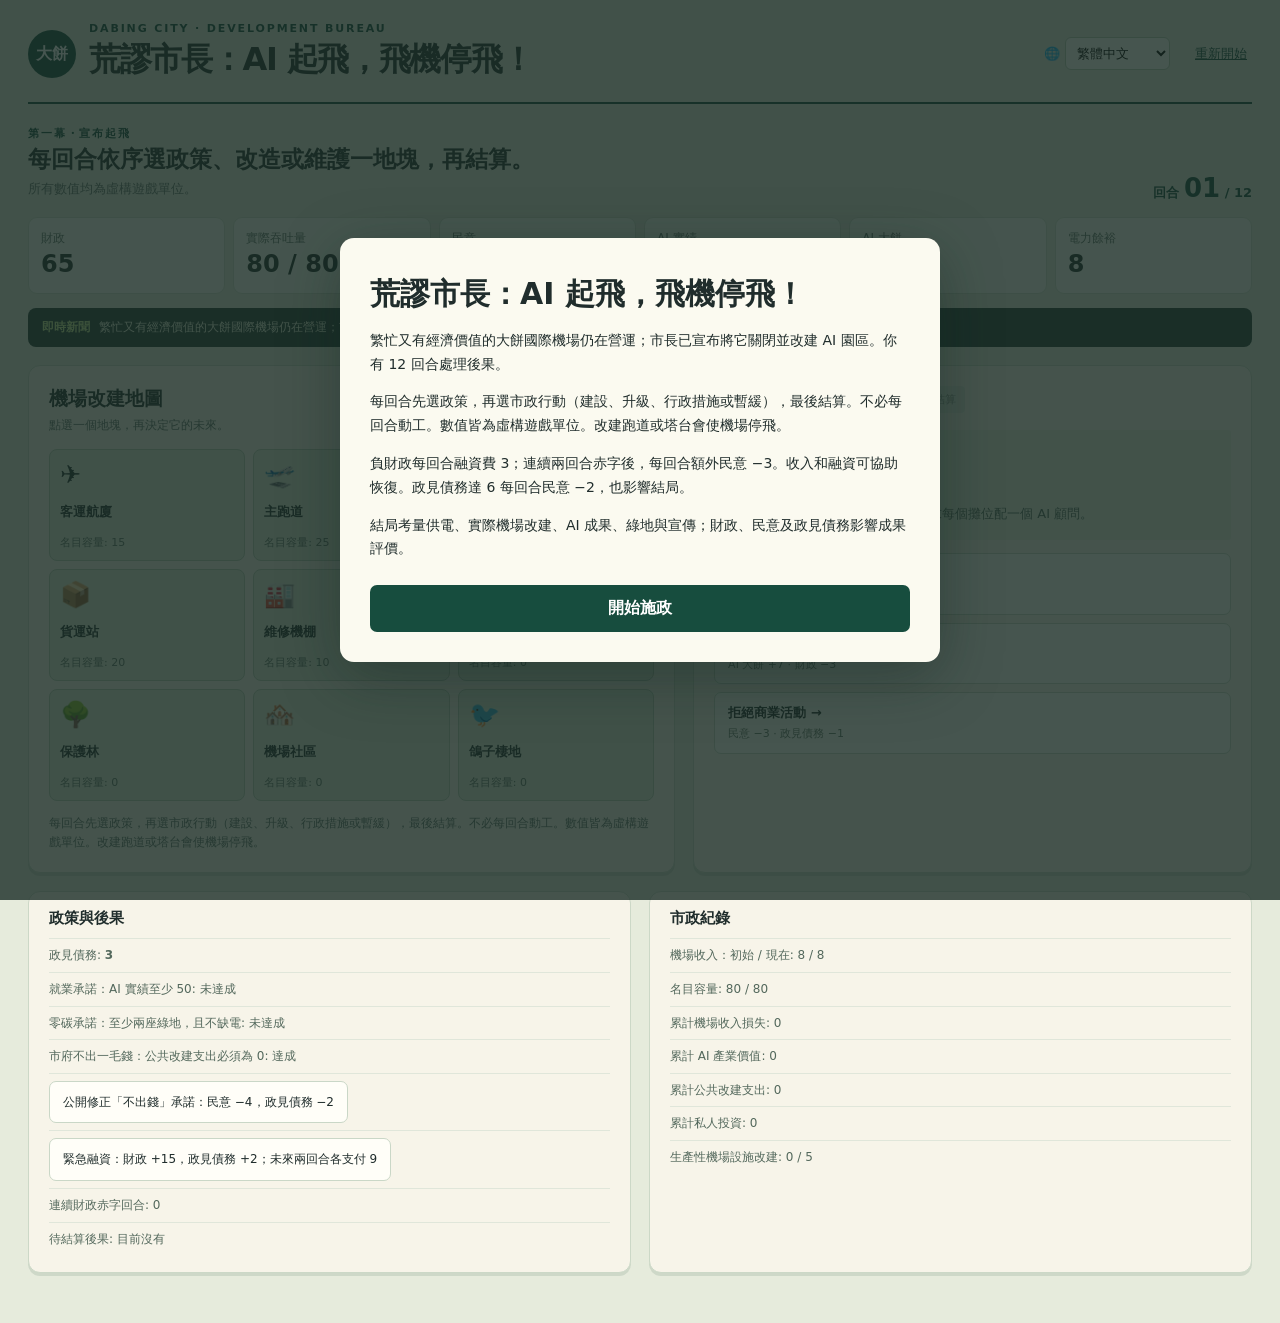
==== commit 30e11796: "feat(v0.3): forecast airport and power trade-offs, grouped actions and campaign promise audit" ====
--- a/荒謬市長_v0.2.html
+++ b/荒謬市長_v0.2.html
@@ -2,7 +2,7 @@
 <html lang="zh-Hant"><head><meta charset="utf-8"><meta name="viewport" content="width=device-width, initial-scale=1"><title>荒謬市長：AI 起飛，飛機停飛！</title><style>
 :root{--ink:#202d2c;--muted:#61716a;--paper:#f7f4e9;--line:#d5ddce;--green:#174d3e;--lime:#d4e78c;--orange:#ed9d63;--red:#af4e3c}*{box-sizing:border-box}body{margin:0;background:#e6ebdc;color:var(--ink);font-family:system-ui,-apple-system,'Microsoft JhengHei',sans-serif}button{font:inherit;cursor:pointer}button:focus-visible{outline:3px solid #e18143;outline-offset:2px}.shell{max-width:1440px;margin:auto;padding:22px 28px 50px}.top{display:flex;justify-content:space-between;align-items:center;gap:20px;border-bottom:2px solid var(--green);padding-bottom:17px}.brand{display:flex;gap:13px;align-items:center}.seal{display:grid;place-items:center;width:48px;height:48px;flex:0 0 48px;line-height:1;font-size:16px;letter-spacing:-.02em;text-align:center;background:var(--green);color:#fff;border-radius:50%;font-weight:900}.eyebrow{font-size:11px;letter-spacing:.17em;font-weight:800;color:var(--green)}h1{font-size:clamp(22px,2.5vw,32px);letter-spacing:-.04em;margin:3px 0}h1 span{color:#7b9381;font-weight:500}.topright{text-align:right;font-size:13px;color:var(--muted)}.reset{border:0;background:none;color:var(--green);text-decoration:underline;padding:5px}.hero{display:flex;align-items:end;justify-content:space-between;gap:20px;padding:22px 0 14px}.hero h2{font-size:23px;margin:3px 0}.hero p{margin:5px 0;color:var(--muted);font-size:13px}.round{font-size:13px;font-weight:800;color:var(--green);white-space:nowrap}.round b{font-size:26px}.stats{display:grid;grid-template-columns:repeat(6,1fr);gap:8px}.stat{background:#f9fbf2;border:1px solid #d3ddcc;border-radius:9px;padding:12px}.stat small{font-size:12px;color:var(--muted);display:block}.stat strong{font-size:24px;display:block;margin:3px 0}.stat em{font-size:11px;font-style:normal;color:#78867a}.layout{display:grid;grid-template-columns:1.1fr .95fr;gap:18px;margin-top:18px}.panel{background:var(--paper);border:1px solid #ccd8c7;border-radius:12px;padding:20px;box-shadow:0 3px 0 #ced8c8}.panelhead{display:flex;justify-content:space-between;gap:10px;align-items:start}.panel h3{font-size:19px;margin:0}.panel p.sub{font-size:12px;color:var(--muted);margin:5px 0 15px}.badge{background:#dce9cb;color:#285440;border-radius:99px;font-size:11px;padding:5px 9px;font-weight:800;white-space:nowrap}.map{display:grid;grid-template-columns:repeat(3,1fr);gap:8px}.tile{min-height:112px;text-align:left;border:1px solid #b8cab5;border-radius:8px;background:#dfead6;padding:10px;color:var(--ink);display:flex;flex-direction:column;justify-content:space-between}.tile:hover,.tile.selected{border:2px solid var(--green);padding:9px;background:#d1e6c3}.tile .icon{font-size:25px}.tile strong{font-size:13px}.tile small{font-size:11px;color:#5e7266}.tile.built{background:#e3e8d4}.hint{margin:13px 0 0;font-size:12px;line-height:1.6;color:var(--muted)}.phase{display:flex;gap:6px;margin-bottom:17px}.phase span{font-size:11px;background:#e5eadf;color:#8a988c;padding:6px 9px;border-radius:4px}.phase .active{background:var(--green);color:white}.event{background:#e8efdd;border-left:4px solid #759e69;padding:16px;border-radius:3px}.event .tag{font-size:11px;letter-spacing:.12em;font-weight:bold;color:#55775a}.event h4{font-size:19px;margin:8px 0}.event p{font-size:13px;line-height:1.65;margin:0;color:#52675b}.choices{display:grid;gap:8px;margin-top:13px}.choice{background:#fffef8;border:1px solid #cad7c7;border-radius:7px;text-align:left;padding:11px 13px;color:var(--ink)}.choice:hover:not(:disabled){border-color:var(--green);background:#f0f6e7}.choice b,.choice small{display:block}.choice b{font-size:13px}.choice small{font-size:11px;color:#66796c;margin-top:4px;line-height:1.4}.choice:disabled{opacity:.45;cursor:not-allowed}.primary{border:0;background:var(--green);color:white;border-radius:7px;padding:13px 18px;font-weight:800;width:100%;margin-top:14px}.primary:hover:not(:disabled){background:#276853}.primary:disabled{opacity:.4;cursor:not-allowed}.lower{display:grid;grid-template-columns:1fr 1fr;gap:18px;margin-top:18px}.lower .panel{padding:17px 20px}.lower h3{font-size:15px}.list{padding:0;list-style:none;margin:10px 0 0}.list li{font-size:12px;color:#53685c;line-height:1.55;border-top:1px solid #e0e6da;padding:7px 0}.news{background:#243d36;color:#e9f1d9;border-radius:8px;margin-top:14px;padding:11px 14px;font-size:12px}.news b{color:#c8e891;margin-right:9px}.overlay{position:fixed;inset:0;background:#182b25cc;display:grid;place-items:center;padding:20px;z-index:2}.modal{max-width:600px;max-height:90vh;overflow:auto;background:#fbfaf0;border-radius:14px;padding:30px;box-shadow:0 15px 60px #10221b66}.modal h2{font-size:30px;margin:6px 0 12px}.modal p,.modal li{font-size:14px;line-height:1.7}.modal ul{padding-left:20px}.modal .primary{margin-top:10px}.result{background:#e7efdc;border-radius:8px;padding:15px;margin:15px 0}.result p{margin:3px 0}.muted{color:var(--muted)}@media(max-width:850px){.shell{padding:15px}.stats{grid-template-columns:repeat(3,1fr)}.layout{grid-template-columns:1fr}.lower{grid-template-columns:1fr}.tile{min-height:100px}.topright{display:none}}@media(max-width:480px){.stats{grid-template-columns:repeat(2,1fr)}.hero{align-items:start}.tile{min-height:90px}.tile .icon{font-size:20px}.panel{padding:15px}}
 
-*{min-width:0}html,body{max-width:100%;overflow-x:hidden}.top{flex-wrap:wrap}.brand{min-width:0;flex:1 1 300px}.brand h1{overflow-wrap:anywhere}.lang{display:inline-flex;align-items:center;gap:5px;font-size:13px}.lang select{max-width:145px;padding:7px;border:1px solid #b8cab5;border-radius:6px;background:#fffef8}.topright{display:block}.stat small,.stat em,.choice,.tile,.modal,.news,.hint,.list li{overflow-wrap:anywhere;word-break:normal}.choice b,.choice small{white-space:normal}.layout,.lower{min-width:0}.map{min-width:0}.tile{width:100%}.modal{width:min(100%,600px);overflow-wrap:anywhere}.municipal-head{font-size:15px;margin:15px 0 7px;color:var(--green)}.tile-name-short{display:none}@media(max-width:1100px){.tile-name-full{display:none}.tile-name-short{display:inline}.tile strong{overflow-wrap:normal;word-break:normal;hyphens:auto}}@media(min-width:851px) and (max-width:1100px){.layout>.panel:first-child{display:flex;flex-direction:column}.layout>.panel:first-child .map{flex:1;grid-template-rows:repeat(3,minmax(125px,1fr))}}@media(max-width:600px){.choice b{font-size:15px;line-height:1.4}.choice small{font-size:13px;line-height:1.55}.event p{font-size:14px}.hint,.panel p.sub{font-size:13px}.tile strong{font-size:13px;line-height:1.3}.tile small{font-size:12px;line-height:1.3}.tile{min-height:102px}.map{gap:7px}}@media(max-width:480px){.shell{padding:12px}.top{gap:8px}.brand{flex-basis:100%}.hero{flex-wrap:wrap;align-items:flex-start}.hero>div:first-child{flex:1 1 100%;width:100%;min-width:0}.hero .round{max-width:100%;white-space:normal;flex:0 1 auto}.layout,.lower{grid-template-columns:minmax(0,1fr)}.stats{grid-template-columns:repeat(2,minmax(0,1fr))}.map{grid-template-columns:repeat(3,minmax(0,1fr))}.tile{padding:6px}.tile.selected,.tile:hover{padding:5px}.modal{padding:20px}}
+*{min-width:0}html,body{max-width:100%;overflow-x:hidden}.top{flex-wrap:wrap}.brand{min-width:0;flex:1 1 300px}.brand h1{overflow-wrap:anywhere}.lang{display:inline-flex;align-items:center;gap:5px;font-size:13px}.lang select{max-width:145px;padding:7px;border:1px solid #b8cab5;border-radius:6px;background:#fffef8}.topright{display:block}.stat small,.stat em,.choice,.tile,.modal,.news,.hint,.list li{overflow-wrap:anywhere;word-break:normal}.choice b,.choice small{white-space:normal}.layout,.lower{min-width:0}.map{min-width:0}.tile{width:100%}.modal{width:min(100%,600px);overflow-wrap:anywhere}.municipal-head{font-size:15px;margin:15px 0 7px;color:var(--green)}.action-tabs{display:grid;grid-template-columns:repeat(3,minmax(0,1fr));gap:5px;margin:10px 0 14px}.action-tab{min-height:44px;background:#e6eddd;border:1px solid #bed1b8;border-radius:8px;color:#204336;padding:8px;font-weight:700;cursor:pointer}.action-tab.active{background:var(--green);color:#fff}.action-tab:focus-visible{outline:3px solid #e18143;outline-offset:2px}.audit{margin:15px 0;padding:12px;border-radius:9px;background:#edf3e5}.audit h3{margin:0 0 8px;font-size:17px}.audit-row{display:grid;grid-template-columns:1fr;gap:3px;border-top:1px solid #cadaC4;padding:10px 0;font-size:13px}.audit-row span{color:#53685c}.audit-row strong{color:#174d3e}.choice .forecast{color:#375a42;font-weight:600;font-size:12px}.tile-name-short{display:none}@media(max-width:1100px){.tile-name-full{display:none}.tile-name-short{display:inline}.tile strong{overflow-wrap:normal;word-break:normal;hyphens:auto}}@media(min-width:851px) and (max-width:1100px){.layout>.panel:first-child{display:flex;flex-direction:column}.layout>.panel:first-child .map{flex:1;grid-template-rows:repeat(3,minmax(125px,1fr))}}@media(max-width:600px){.choice b{font-size:15px;line-height:1.4}.choice small{font-size:13px;line-height:1.55}.event p{font-size:14px}.hint,.panel p.sub{font-size:13px}.tile strong{font-size:13px;line-height:1.3}.tile small{font-size:12px;line-height:1.3}.tile{min-height:102px}.map{gap:7px}}@media(max-width:480px){.shell{padding:12px}.top{gap:8px}.brand{flex-basis:100%}.hero{flex-wrap:wrap;align-items:flex-start}.hero>div:first-child{flex:1 1 100%;width:100%;min-width:0}.hero .round{max-width:100%;white-space:normal;flex:0 1 auto}.layout,.lower{grid-template-columns:minmax(0,1fr)}.stats{grid-template-columns:repeat(2,minmax(0,1fr))}.map{grid-template-columns:repeat(3,minmax(0,1fr))}.tile{padding:6px}.tile.selected,.tile:hover{padding:5px}.modal{padding:20px}}
 </style></head><body><main class="shell"><header class="top"><div class="brand"><div class="seal">大餅<br>市府</div><div><div class="eyebrow">DABING CITY · DEVELOPMENT BUREAU</div><h1>荒謬市長 <span>／ AI 起飛，飛機停飛！</span></h1></div></div><div class="topright">大餅國際機場改建計畫<br><button class="reset" id="reset">重新開始</button></div></header><section class="hero"><div><div class="eyebrow">THE FUTURE IS BOARDING</div><h2>歡迎登上未來航班。</h2><p>一座繁忙的機場，一個已經宣布的決定，還有十二回合可以解釋。</p></div><div class="round">任期進度 <b id="round">01</b> / 12</div></section><section class="stats" id="stats" aria-label="城市指標"></section><div class="news"><b>即時新聞 / NEWS</b><span id="news"></span></div><div class="layout"><section class="panel"><div class="panelhead"><div><h3>機場改建地圖</h3><p class="sub">點選一個地塊，再決定它的未來。</p></div><span class="badge">3 × 3 開發區</span></div><div class="map" id="map"></div><p class="hint" id="maphint"></p></section><section class="panel"><div class="phase" id="phases"></div><div id="action"></div></section></div><div class="lower"><section class="panel"><h3>📋 政見與未爆彈</h3><ul class="list" id="promises"></ul></section><section class="panel"><h3>🗞 市政紀錄</h3><ul class="list" id="log"></ul></section></div></main><div id="modal"></div>
 <script>
 'use strict';
@@ -152,18 +152,48 @@
  nl:{choose:'Kies een stadsactie: bouw, verbeter, bestuur of stel uit.',build:'Oorspronkelijke locatie ombouwen',upgrade:'Bestaande voorziening verbeteren',level:'Niveau',atMax:'Maximaal niveau bereikt',originalOnly:'Een bebouwd perceel kan niet zomaar vervangen worden.',municipal:'Stadsbestuur (elke actie eenmaal)',consult:'Overleg met bewoners',research:'Industrieel onderzoek',investment:'Investeerders aantrekken',audit:'Financiële controle',defer:'Besluit uitstellen',defCost:'Steun −2; belofteschuld +1. Deze beurt geen bouw.',taken:'Al uitgevoerd',upgradeEffect:'Behoud gebouw; AI-productie +50%, stroomvraag +1; stroomvoorziening +3.',auto:'Niet elke beurt opnieuw bouwen.'}
 };
 const am=k=>A[lang][k];
-function drawV2(){let m=metrics(),p=promises();document.documentElement.lang=lang==='zh'?'zh-Hant':lang;document.title=msg('title');document.querySelector('h1').textContent=msg('title');document.querySelector('.seal').textContent=lang==='zh'?'大餅':'DB';document.querySelector('.seal').setAttribute('aria-label',({zh:'大餅市政府',en:'Dabing City government',fr:'Ville de Dabing',nl:'Stadsbestuur van Dabing'})[lang]);document.querySelector('.topright').innerHTML=`<button class="reset" data-v2="restart">${msg('restart')}</button>`;document.querySelector('.eyebrow').textContent='DABING CITY · DEVELOPMENT BUREAU';document.querySelector('.hero h2').textContent=msg('phaseIntro');document.querySelector('.hero p').textContent=msg('units');document.querySelector('.round').innerHTML=`${msg('round')} <b>${String(game.turn).padStart(2,'0')}</b> / 12`;
+const UX={
+ zh:{acts:['第一幕・宣布起飛','第二幕・轉型的帳單','第三幕・任期清算'],land:'土地開發',administration:'市政管理',delay:'暫緩',airport:'機場收入／回合',grid:'供電餘裕',production:'AI 產出／回合',forecast:'單回合預測（不含後續事件）',audit:'競選承諾審計',jobs:'AI 就業承諾',climate:'零碳承諾',public:'市府不出錢',outcome:'結果',proxy:'以下為遊戲代理指標，不等於真實就業或碳排放。',measureJobs:'AI 累計實績',measureClimate:'綠地數與供需差',measurePublic:'公共建設支出',change:'政策與建設的代價'},
+ en:{acts:['Act I · The announcement','Act II · The bill arrives','Act III · The reckoning'],land:'Land development',administration:'City management',delay:'Defer',airport:'Airport income / turn',grid:'Power margin',production:'AI output / turn',forecast:'One-turn projection (excluding events)',audit:'Campaign promise audit',jobs:'AI jobs pledge',climate:'Net-zero pledge',public:'No public spending',outcome:'Assessment',proxy:'These are game proxies, not actual jobs or carbon emissions.',measureJobs:'Accumulated AI score',measureClimate:'Parks and power margin',measurePublic:'Public construction cost',change:'Policy trade-offs'},
+ fr:{acts:['Acte I · L’annonce','Acte II · La facture','Acte III · Le bilan'],land:'Aménagement',administration:'Gestion municipale',delay:'Reporter',airport:'Revenu aérien / tour',grid:'Marge électrique',production:'Production IA / tour',forecast:'Projection sur un tour (hors événements)',audit:'Audit des promesses électorales',jobs:'Emplois IA promis',climate:'Promesse zéro carbone',public:'Zéro dépense publique',outcome:'Bilan',proxy:'Ce sont des indicateurs du jeu, pas de vrais emplois ni émissions.',measureJobs:'Résultats IA cumulés',measureClimate:'Espaces verts et marge électrique',measurePublic:'Coûts de construction publics',change:'Coûts politiques'},
+ nl:{acts:['Akte I · De aankondiging','Akte II · De rekening','Akte III · De afrekening'],land:'Gebiedsontwikkeling',administration:'Stadsbestuur',delay:'Uitstellen',airport:'Luchthaveninkomsten / ronde',grid:'Stroommarge',production:'AI-productie / ronde',forecast:'Prognose voor één ronde (zonder gebeurtenissen)',audit:'Controle van verkiezingsbeloften',jobs:'AI-banenbelofte',climate:'Klimaatbelofte',public:'Geen overheidsuitgaven',outcome:'Beoordeling',proxy:'Dit zijn spelindicatoren, geen echte banen of uitstoot.',measureJobs:'Cumulatieve AI-score',measureClimate:'Groen en stroommarge',measurePublic:'Publieke bouwkosten',change:'Politieke afweging'}
+};
+let actionView='land';
+function previewMunicipal(g,i,type,upgrading){
+  const before=metrics(g),copy={...g,tiles:g.tiles.map(t=>({...t}))};
+  if(upgrading)copy.tiles[i].level=2;
+  else copy.tiles[i]={...copy.tiles[i],type,traffic:0,level:1};
+  const after=metrics(copy),t=UX[lang];
+  return t.forecast+': '+t.airport+' '+before.airport+'→'+after.airport+
+    ' · '+t.grid+' '+(before.supply-before.demand)+'→'+(after.supply-after.demand)+
+    ' · '+t.production+' '+before.ai+'→'+after.ai;
+}
+function promiseAudit(){
+  const m=metrics(),v=promises(),t=UX[lang];
+  const rows=[
+    [t.jobs,t.measureJobs+': '+game.ai+'/50',v[0]],
+    [t.climate,t.measureClimate+': '+m.parks+'/2; '+t.grid+' '+(m.supply-m.demand),v[1]],
+    [t.public,t.measurePublic+': '+game.spent+'; '+msg('private')+': '+game.private,v[2]]
+  ];
+  return '<section class="audit"><h3>'+t.audit+'</h3><p class="hint">'+t.proxy+'</p>'+
+    rows.map(x=>'<div class="audit-row"><b>'+x[0]+'</b><span>'+x[1]+'</span><strong>'+msg(x[2]?'yes':'no')+'</strong></div>').join('')+'</section>';
+}
+function drawV2(){let m=metrics(),p=promises();document.documentElement.lang=lang==='zh'?'zh-Hant':lang;document.title=msg('title');document.querySelector('h1').textContent=msg('title');document.querySelector('.seal').textContent=lang==='zh'?'大餅':'DB';document.querySelector('.seal').setAttribute('aria-label',({zh:'大餅市政府',en:'Dabing City government',fr:'Ville de Dabing',nl:'Stadsbestuur van Dabing'})[lang]);document.querySelector('.topright').innerHTML=`<button class="reset" data-v2="restart">${msg('restart')}</button>`;document.querySelector('.eyebrow').textContent='DABING CITY · DEVELOPMENT BUREAU';document.querySelector('.hero h2').textContent=msg('phaseIntro');document.querySelector('.hero .eyebrow').textContent=UX[lang].acts[Math.min(2,Math.floor((game.turn-1)/4))];document.querySelector('.hero p').textContent=msg('units');document.querySelector('.round').innerHTML=`${msg('round')} <b>${String(game.turn).padStart(2,'0')}</b> / 12`;
 let vals=[[msg('money'),game.money],[msg('traffic'),m.traffic+' / 80'],[msg('pop'),game.pop],[msg('ai'),game.ai],[msg('hype'),game.hype],[msg('power'),m.supply-m.demand]];document.getElementById('stats').innerHTML=vals.map(([a,b])=>`<div class="stat"><small>${a}</small><strong>${b}</strong></div>`).join('');let last=game.milestones.at(-1);document.getElementById('news').textContent=last?msg(last.key):msg('intro');document.querySelector('.news b').textContent=lang==='zh'?'即時新聞':lang==='en'?'NEWS':lang==='fr'?'ACTUALITÉS':'NIEUWS';document.getElementById('stats').setAttribute('aria-label',msg('outcome'));
 let map=document.getElementById('map');map.innerHTML=game.tiles.map((tile,i)=>`<button class="tile ${tile.type!=='original'?'built':''} ${game.selected===i?'selected':''}" data-v2="tile" data-index="${i}" aria-pressed="${game.selected===i}" aria-label="${esc(loc(tile.name)+' — '+msg('nominal')+': '+tile.traffic)}" title="${esc(loc(tile.name))}"><span class="icon">${tile.icon} ${game.selected===i?'✓':''}</span><strong><span class="tile-name-full">${esc(loc(tile.name))}</span><span class="tile-name-short" aria-hidden="true">${esc(shortTileName(tile.name))}</span></strong><small>${msg('nominal')}: ${tile.traffic}</small></button>`).join('');document.querySelector('.panelhead h3').textContent=loc('機場改建地圖');document.querySelector('.panelhead p').textContent=loc('點選一個地塊，再決定它的未來。');document.querySelector('.panelhead .badge').textContent='3 × 3';document.getElementById('maphint').textContent=msg('rules');document.getElementById('phases').innerHTML=['policy','build','settle'].map((k,i)=>`<span class="${game.phase===k?'active':''}">0${i+1} ${msg(k)}</span>`).join('');
 let action=document.getElementById('action'),card=cards[game.order[game.turn-1]];if(game.phase==='policy'){action.innerHTML=`<div class="event"><div class="tag">${msg('policy')}</div><h4>${loc(card[0])}</h4><p>${loc(card[1])}</p></div><div class="choices">${card[2].map((o,i)=>`<button class="choice" data-v2="policy" data-index="${i}"><b>${loc(o[0])} →</b><small>${optionEffect(o)}</small></button>`).join('')}</div>`}else if(game.phase==='build'){let idx=game.selected,tile=idx===null?null:game.tiles[idx],after=tile&&tile.type==='original'?preview(game,idx):null;
 const admins=Object.entries(municipal).map(([k,a])=>`<button class="choice" data-v2="admin" data-type="${k}" ${game.adminUsed[k]?'disabled':''}><b>${am(k)} ${game.adminUsed[k]?'('+am('taken')+')':''}</b><small>${msg('cost')}: ${a.cost}; ${msg('pop')}: ${a.pop>=0?'+':''}${a.pop}; ${msg('ai')}: +${a.ai}; ${msg('debt')}: ${a.debt>=0?'+':''}${a.debt}</small></button>`).join('');
-const slot=tile?(tile.type==='original'? `<div class="event"><h4>${loc(tile.name)} · ${am('build')}</h4><p>${msg('proposal')}: ${m.traffic} → ${after.traffic}/80; ${msg('income')}: ${m.airport} → ${after.airport}.</p></div><div class="choices">${Object.entries(builds).map(([k,b])=>`<button class="choice" data-v2="build" data-type="${k}"><b>${b.icon} ${loc(b.name)} →</b><small>${msg('cost')}: ${b.cost} · ${msg('aiEach')}: +${b.ai} · ${msg('demand')}: ${b.power>0?'+'+b.power:b.power} · ${msg('hype')}: +${b.hype}</small></button>`).join('')}</div>` : `<div class="event"><h4>${loc(tile.name)} · ${am('level')} ${tile.level||1}/2</h4><p>${am('originalOnly')}</p></div>${(tile.level||1)<2?`<button class="choice" data-v2="upgrade" style="width:100%"><b>${am('upgrade')} · ${msg('cost')}: ${Math.max(5,Math.ceil(builds[tile.type].cost*.6))}</b><small>${am('upgradeEffect')}</small></button>`:`<p class="hint">${am('atMax')}</p>`}`) : `<div class="event"><h4>${msg('build')}</h4><p>${am('choose')}</p></div>`;
-action.innerHTML=`${slot}<h4 class="municipal-head">${am('municipal')}</h4><div class="choices">${admins}<button class="choice" data-v2="defer"><b>${am('defer')}</b><small>${am('defCost')}</small></button></div>`
+const slot=tile?(tile.type==='original'? `<div class="event"><h4>${loc(tile.name)} · ${am('build')}</h4><p>${msg('proposal')}: ${m.traffic} → ${after.traffic}/80; ${msg('income')}: ${m.airport} → ${after.airport}.</p></div><div class="choices">${Object.entries(builds).map(([k,b])=>`<button class="choice" data-v2="build" data-type="${k}"><b>${b.icon} ${loc(b.name)} →</b><small>${msg('cost')}: ${b.cost} · ${msg('aiEach')}: +${b.ai} · ${msg('demand')}: ${b.power>0?'+'+b.power:b.power} · ${msg('hype')}: +${b.hype}</small><small class="forecast">${previewMunicipal(game,idx,k,false)}</small></button>`).join('')}</div>` : `<div class="event"><h4>${loc(tile.name)} · ${am('level')} ${tile.level||1}/2</h4><p>${am('originalOnly')}</p></div>${(tile.level||1)<2?`<button class="choice" data-v2="upgrade" style="width:100%"><b>${am('upgrade')} · ${msg('cost')}: ${Math.max(5,Math.ceil(builds[tile.type].cost*.6))}</b><small>${am('upgradeEffect')}</small><small class="forecast">${previewMunicipal(game,idx,tile.type,true)}</small></button>`:`<p class="hint">${am('atMax')}</p>`}`) : `<div class="event"><h4>${msg('build')}</h4><p>${am('choose')}</p></div>`;
+const t=UX[lang];const tabs='<nav class="action-tabs" aria-label="'+am('choose')+'">'+
+[['land',t.land],['admin',t.administration],['defer',t.delay]].map(x=>'<button type="button" class="action-tab '+(actionView===x[0]?'active':'')+'" data-v2="action-tab" data-tab="'+x[0]+'" aria-pressed="'+(actionView===x[0])+'">'+x[1]+'</button>').join('')+'</nav>';
+const body=actionView==='admin'?'<h4 class="municipal-head">'+am('municipal')+'</h4><div class="choices">'+admins+'</div>':
+ actionView==='defer'?'<button class="choice" data-v2="defer" style="width:100%"><b>'+am('defer')+'</b><small>'+am('defCost')+'</small></button>':slot;
+action.innerHTML=tabs+body
 }else if(game.phase==='settle'){action.innerHTML=`<div class="event"><h4>${msg('settle')}</h4><p>${msg('income')}: +${m.airport}; ${msg('aiEach')}: +${m.demand>m.supply?Math.floor(m.ai/2):m.ai}; ${msg('debtRule')}</p></div><button class="primary" data-v2="settle">${msg('settleBtn')} →</button>`}else action.innerHTML='';
 let left=document.getElementById('promises');left.parentElement.querySelector('h3').textContent=msg('actions');left.innerHTML=[`${msg('debt')}: <b>${game.debt}</b>`,`${msg('promise1')}: ${msg(p[0]?'yes':'no')}`,`${msg('promise2')}: ${msg(p[1]?'yes':'no')}`,`${msg('promise3')}: ${msg(p[2]?'yes':'no')}`,game.revised?msg('revised'):`<button class="choice" data-v2="revise">${msg('revise')}</button>`,!game.loan?`<button class="choice" data-v2="loan">${msg('recovery')}</button>`:'',`${msg('crisis')}: ${game.deficit}`,`${msg('pending')}: ${game.queue.length?game.queue.map(q=>`${msg('due')} ${q.due}: ${eff(q.effect)}`).join('; '):msg('none')}`].filter(Boolean).map(x=>`<li>${x}</li>`).join('');let right=document.getElementById('log');right.parentElement.querySelector('h3').textContent=msg('events');right.innerHTML=[`${msg('airport')}: 8 / ${m.airport}`,`${msg('nominal')}: ${m.nominal} / 80`,`${msg('lost')}: ${game.lost}`,`${msg('aiValue')}: ${game.aiValue}`,`${msg('spend')}: ${game.spent}`,`${msg('private')}: ${game.private}`,`${msg('redevelop')}: ${m.redeveloped} / 5`,...game.log.slice(0,4).map(x=>`${msg('round')} ${x.turn}: ${x.kind==='policy'?loc(cards[x.card][2][x.option][0]):x.kind==='build'?loc(builds[x.type].name):x.kind==='upgrade'?am('upgrade')+' '+loc(builds[x.type].name):x.kind==='admin'?am(x.key):x.kind==='defer'?am('defer'):x.kind==='milestone'?msg(x.key):`${msg('income')} +${x.airport}; ${msg('aiEach')} +${x.production}; ${msg('financing')} −${x.fee}`}`)].map(x=>`<li>${x}</li>`).join('');persist();if(game.finished)showEnd()}
-function showEnd(){let m=metrics(),k=endingKey(),e=endInfo[k],desc=k==='airport'&&m.traffic===80?msg('epilogueOpen'):k==='airport'&&m.traffic>0?msg('epiloguePartial'):loc(e[1]),title=k==='airport'&&m.traffic>0?msg('turnaround'):loc(e[0]);document.getElementById('modal').innerHTML=`<div class="overlay"><section class="modal" role="dialog" aria-modal="true" aria-labelledby="endtitle"><div class="eyebrow">${msg('outcome')}</div><h2 id="endtitle">${title}</h2><p>${desc}</p><div class="result"><p>${msg('money')}: ${game.money} · ${msg('pop')}: ${game.pop} · ${msg('debt')}: ${game.debt}</p><p>${msg('traffic')}: ${m.traffic}/80 · ${msg('redevelop')}: ${m.redeveloped}/5</p><p>${msg('lost')}: ${game.lost} · ${msg('aiValue')}: ${game.aiValue}</p><p>${msg('spend')}: ${game.spent} · ${msg('private')}: ${game.private}</p><p>${msg('fulfilled')}: ${promises().filter(Boolean).length}/3</p></div><p>${msg('endHelp')}</p><button class="primary" data-v2="restart">${msg('restart')}</button></section></div>`}
+function showEnd(){let m=metrics(),k=endingKey(),e=endInfo[k],desc=k==='airport'&&m.traffic===80?msg('epilogueOpen'):k==='airport'&&m.traffic>0?msg('epiloguePartial'):loc(e[1]),title=k==='airport'&&m.traffic>0?msg('turnaround'):loc(e[0]);document.getElementById('modal').innerHTML=`<div class="overlay"><section class="modal" role="dialog" aria-modal="true" aria-labelledby="endtitle"><div class="eyebrow">${msg('outcome')}</div><h2 id="endtitle">${title}</h2><p>${desc}</p><div class="result"><p>${msg('money')}: ${game.money} · ${msg('pop')}: ${game.pop} · ${msg('debt')}: ${game.debt}</p><p>${msg('traffic')}: ${m.traffic}/80 · ${msg('redevelop')}: ${m.redeveloped}/5</p><p>${msg('lost')}: ${game.lost} · ${msg('aiValue')}: ${game.aiValue}</p><p>${msg('spend')}: ${game.spent} · ${msg('private')}: ${game.private}</p><p>${msg('fulfilled')}: ${promises().filter(Boolean).length}/3</p></div>${promiseAudit()}<p>${msg('endHelp')}</p><button class="primary" data-v2="restart">${msg('restart')}</button></section></div>`}
 function showIntro(key){document.getElementById('modal').innerHTML=`<div class="overlay"><section class="modal" role="dialog" aria-modal="true" aria-labelledby="introtitle"><h2 id="introtitle">${msg('title')}</h2>${key?`<p><b>${msg(key)}</b></p>`:''}<p>${msg('intro')}</p><p>${msg('rules')}</p><p>${msg('debtRule')}</p><p>${msg('endHelp')}</p><button class="primary" data-v2="close">${msg('start')}</button></section></div>`}
-document.addEventListener('click',e=>{let b=e.target.closest('[data-v2]');if(!b)return;let a=b.dataset.v2;if(a==='close')document.getElementById('modal').innerHTML='';if(a==='policy')choosePolicy(game,Number(b.dataset.index));if(a==='tile'&&game.phase==='build')game.selected=Number(b.dataset.index);if(a==='build')develop(game,game.selected,b.dataset.type);if(a==='upgrade')upgrade(game,game.selected);if(a==='admin')administration(game,b.dataset.type);if(a==='defer')deferAction(game);if(a==='settle')doSettle(game);if(a==='revise'&&!game.revised&&!game.finished){game.revised=true;apply(game,{pop:-4,debt:-2})}if(a==='loan'&&!game.loan&&!game.finished){game.loan=true;apply(game,{money:15,debt:2});game.queue.push({due:game.turn+1,effect:{money:-9}},{due:game.turn+2,effect:{money:-9}})}if(a==='restart'&&confirm(msg('confirm'))){game=newGame();document.getElementById('modal').innerHTML='';drawV2();showIntro();return}drawV2()});
+document.addEventListener('click',e=>{let b=e.target.closest('[data-v2]');if(!b)return;let a=b.dataset.v2;if(a==='close')document.getElementById('modal').innerHTML='';if(a==='policy'){choosePolicy(game,Number(b.dataset.index));actionView='land'}if(a==='action-tab'&&game.phase==='build')actionView=b.dataset.tab;if(a==='tile'&&game.phase==='build'){game.selected=Number(b.dataset.index);actionView='land'}if(a==='build')develop(game,game.selected,b.dataset.type);if(a==='upgrade')upgrade(game,game.selected);if(a==='admin')administration(game,b.dataset.type);if(a==='defer')deferAction(game);if(a==='settle')doSettle(game);if(a==='revise'&&!game.revised&&!game.finished){game.revised=true;apply(game,{pop:-4,debt:-2})}if(a==='loan'&&!game.loan&&!game.finished){game.loan=true;apply(game,{money:15,debt:2});game.queue.push({due:game.turn+1,effect:{money:-9}},{due:game.turn+2,effect:{money:-9}})}if(a==='restart'&&confirm(msg('confirm'))){game=newGame();document.getElementById('modal').innerHTML='';drawV2();showIntro();return}drawV2()});
 const language=document.createElement('label');language.className='lang';language.innerHTML='🌐 <select aria-label="Language">'+[['zh','繁體中文'],['en','English'],['fr','Français'],['nl','Nederlands']].map(([a,b])=>`<option value="${a}">${b}</option>`).join('')+'</select>';document.querySelector('.brand').after(language);let select=language.querySelector('select');select.value=lang;select.addEventListener('change',()=>{lang=select.value;let active=!!document.querySelector('#introtitle');drawV2();if(active)showIntro(notice)});
 drawV2();if(!game.finished&&game.turn===1&&game.phase==='policy')showIntro(notice);
 
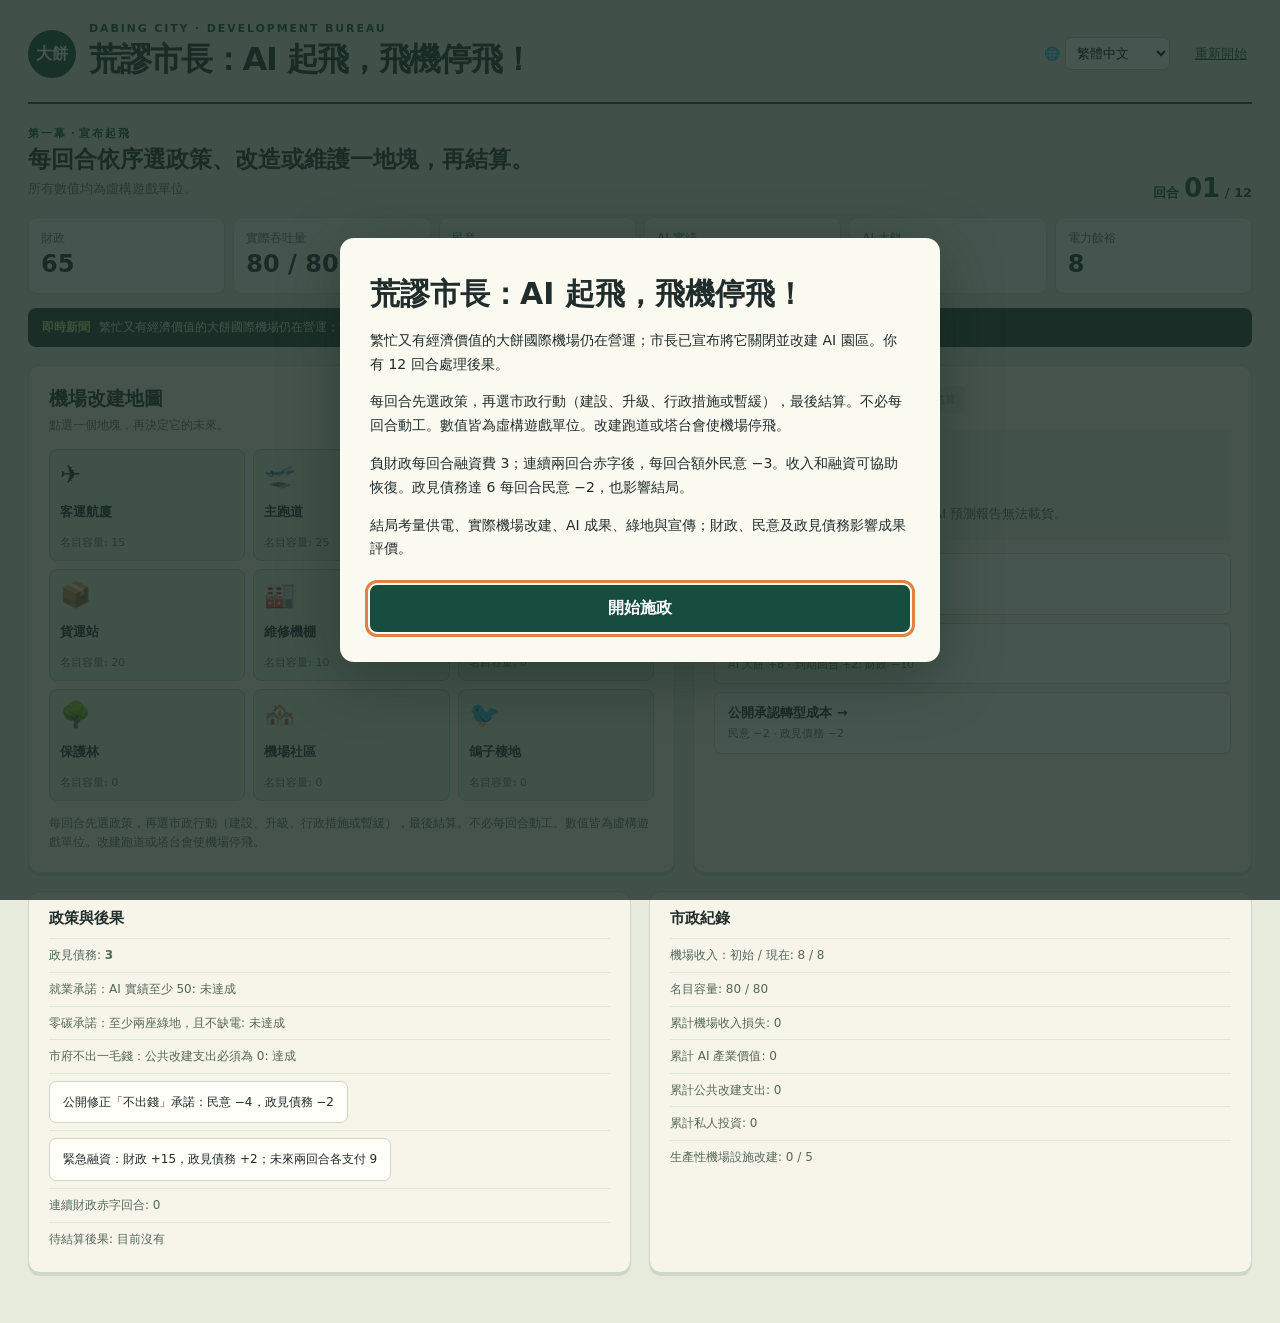
==== commit 9e31bcaa: "a11y(v0.3): focus intro/end dialogs and trap keyboard focus inside" ====
--- a/荒謬市長_v0.2.html
+++ b/荒謬市長_v0.2.html
@@ -191,9 +191,24 @@
 action.innerHTML=tabs+body
 }else if(game.phase==='settle'){action.innerHTML=`<div class="event"><h4>${msg('settle')}</h4><p>${msg('income')}: +${m.airport}; ${msg('aiEach')}: +${m.demand>m.supply?Math.floor(m.ai/2):m.ai}; ${msg('debtRule')}</p></div><button class="primary" data-v2="settle">${msg('settleBtn')} →</button>`}else action.innerHTML='';
 let left=document.getElementById('promises');left.parentElement.querySelector('h3').textContent=msg('actions');left.innerHTML=[`${msg('debt')}: <b>${game.debt}</b>`,`${msg('promise1')}: ${msg(p[0]?'yes':'no')}`,`${msg('promise2')}: ${msg(p[1]?'yes':'no')}`,`${msg('promise3')}: ${msg(p[2]?'yes':'no')}`,game.revised?msg('revised'):`<button class="choice" data-v2="revise">${msg('revise')}</button>`,!game.loan?`<button class="choice" data-v2="loan">${msg('recovery')}</button>`:'',`${msg('crisis')}: ${game.deficit}`,`${msg('pending')}: ${game.queue.length?game.queue.map(q=>`${msg('due')} ${q.due}: ${eff(q.effect)}`).join('; '):msg('none')}`].filter(Boolean).map(x=>`<li>${x}</li>`).join('');let right=document.getElementById('log');right.parentElement.querySelector('h3').textContent=msg('events');right.innerHTML=[`${msg('airport')}: 8 / ${m.airport}`,`${msg('nominal')}: ${m.nominal} / 80`,`${msg('lost')}: ${game.lost}`,`${msg('aiValue')}: ${game.aiValue}`,`${msg('spend')}: ${game.spent}`,`${msg('private')}: ${game.private}`,`${msg('redevelop')}: ${m.redeveloped} / 5`,...game.log.slice(0,4).map(x=>`${msg('round')} ${x.turn}: ${x.kind==='policy'?loc(cards[x.card][2][x.option][0]):x.kind==='build'?loc(builds[x.type].name):x.kind==='upgrade'?am('upgrade')+' '+loc(builds[x.type].name):x.kind==='admin'?am(x.key):x.kind==='defer'?am('defer'):x.kind==='milestone'?msg(x.key):`${msg('income')} +${x.airport}; ${msg('aiEach')} +${x.production}; ${msg('financing')} −${x.fee}`}`)].map(x=>`<li>${x}</li>`).join('');persist();if(game.finished)showEnd()}
-function showEnd(){let m=metrics(),k=endingKey(),e=endInfo[k],desc=k==='airport'&&m.traffic===80?msg('epilogueOpen'):k==='airport'&&m.traffic>0?msg('epiloguePartial'):loc(e[1]),title=k==='airport'&&m.traffic>0?msg('turnaround'):loc(e[0]);document.getElementById('modal').innerHTML=`<div class="overlay"><section class="modal" role="dialog" aria-modal="true" aria-labelledby="endtitle"><div class="eyebrow">${msg('outcome')}</div><h2 id="endtitle">${title}</h2><p>${desc}</p><div class="result"><p>${msg('money')}: ${game.money} · ${msg('pop')}: ${game.pop} · ${msg('debt')}: ${game.debt}</p><p>${msg('traffic')}: ${m.traffic}/80 · ${msg('redevelop')}: ${m.redeveloped}/5</p><p>${msg('lost')}: ${game.lost} · ${msg('aiValue')}: ${game.aiValue}</p><p>${msg('spend')}: ${game.spent} · ${msg('private')}: ${game.private}</p><p>${msg('fulfilled')}: ${promises().filter(Boolean).length}/3</p></div>${promiseAudit()}<p>${msg('endHelp')}</p><button class="primary" data-v2="restart">${msg('restart')}</button></section></div>`}
-function showIntro(key){document.getElementById('modal').innerHTML=`<div class="overlay"><section class="modal" role="dialog" aria-modal="true" aria-labelledby="introtitle"><h2 id="introtitle">${msg('title')}</h2>${key?`<p><b>${msg(key)}</b></p>`:''}<p>${msg('intro')}</p><p>${msg('rules')}</p><p>${msg('debtRule')}</p><p>${msg('endHelp')}</p><button class="primary" data-v2="close">${msg('start')}</button></section></div>`}
-document.addEventListener('click',e=>{let b=e.target.closest('[data-v2]');if(!b)return;let a=b.dataset.v2;if(a==='close')document.getElementById('modal').innerHTML='';if(a==='policy'){choosePolicy(game,Number(b.dataset.index));actionView='land'}if(a==='action-tab'&&game.phase==='build')actionView=b.dataset.tab;if(a==='tile'&&game.phase==='build'){game.selected=Number(b.dataset.index);actionView='land'}if(a==='build')develop(game,game.selected,b.dataset.type);if(a==='upgrade')upgrade(game,game.selected);if(a==='admin')administration(game,b.dataset.type);if(a==='defer')deferAction(game);if(a==='settle')doSettle(game);if(a==='revise'&&!game.revised&&!game.finished){game.revised=true;apply(game,{pop:-4,debt:-2})}if(a==='loan'&&!game.loan&&!game.finished){game.loan=true;apply(game,{money:15,debt:2});game.queue.push({due:game.turn+1,effect:{money:-9}},{due:game.turn+2,effect:{money:-9}})}if(a==='restart'&&confirm(msg('confirm'))){game=newGame();document.getElementById('modal').innerHTML='';drawV2();showIntro();return}drawV2()});
+function showEnd(){let m=metrics(),k=endingKey(),e=endInfo[k],desc=k==='airport'&&m.traffic===80?msg('epilogueOpen'):k==='airport'&&m.traffic>0?msg('epiloguePartial'):loc(e[1]),title=k==='airport'&&m.traffic>0?msg('turnaround'):loc(e[0]);document.getElementById('modal').innerHTML=`<div class="overlay"><section class="modal" role="dialog" aria-modal="true" aria-labelledby="endtitle"><div class="eyebrow">${msg('outcome')}</div><h2 id="endtitle">${title}</h2><p>${desc}</p><div class="result"><p>${msg('money')}: ${game.money} · ${msg('pop')}: ${game.pop} · ${msg('debt')}: ${game.debt}</p><p>${msg('traffic')}: ${m.traffic}/80 · ${msg('redevelop')}: ${m.redeveloped}/5</p><p>${msg('lost')}: ${game.lost} · ${msg('aiValue')}: ${game.aiValue}</p><p>${msg('spend')}: ${game.spent} · ${msg('private')}: ${game.private}</p><p>${msg('fulfilled')}: ${promises().filter(Boolean).length}/3</p></div>${promiseAudit()}<p>${msg('endHelp')}</p><button class="primary" data-v2="restart">${msg('restart')}</button></section></div>`;document.querySelector('#modal [data-v2="restart"]').focus()}
+function showIntro(key){document.getElementById('modal').innerHTML=`<div class="overlay"><section class="modal" role="dialog" aria-modal="true" aria-labelledby="introtitle"><h2 id="introtitle">${msg('title')}</h2>${key?`<p><b>${msg(key)}</b></p>`:''}<p>${msg('intro')}</p><p>${msg('rules')}</p><p>${msg('debtRule')}</p><p>${msg('endHelp')}</p><button class="primary" data-v2="close">${msg('start')}</button></section></div>`;document.querySelector('#modal [data-v2="close"]').focus()}
+document.addEventListener('click',e=>{let b=e.target.closest('[data-v2]');if(!b)return;let a=b.dataset.v2;if(a==='close'){document.getElementById('modal').innerHTML='';document.querySelector('[data-v2="policy"]')?.focus()}if(a==='policy'){choosePolicy(game,Number(b.dataset.index));actionView='land'}if(a==='action-tab'&&game.phase==='build')actionView=b.dataset.tab;if(a==='tile'&&game.phase==='build'){game.selected=Number(b.dataset.index);actionView='land'}if(a==='build')develop(game,game.selected,b.dataset.type);if(a==='upgrade')upgrade(game,game.selected);if(a==='admin')administration(game,b.dataset.type);if(a==='defer')deferAction(game);if(a==='settle')doSettle(game);if(a==='revise'&&!game.revised&&!game.finished){game.revised=true;apply(game,{pop:-4,debt:-2})}if(a==='loan'&&!game.loan&&!game.finished){game.loan=true;apply(game,{money:15,debt:2});game.queue.push({due:game.turn+1,effect:{money:-9}},{due:game.turn+2,effect:{money:-9}})}if(a==='restart'&&confirm(msg('confirm'))){game=newGame();document.getElementById('modal').innerHTML='';drawV2();showIntro();return}drawV2()});
+document.addEventListener('keydown',e=>{
+ const dialog=document.querySelector('#modal [role="dialog"]');
+ if(!dialog)return;
+ if(e.key==='Escape'&&dialog.querySelector('[data-v2="close"]')){
+  e.preventDefault();document.getElementById('modal').innerHTML='';
+  document.querySelector('[data-v2="policy"]')?.focus();return;
+ }
+ if(e.key!=='Tab')return;
+ const buttons=[...dialog.querySelectorAll('button:not([disabled]),a[href],input:not([disabled]),select:not([disabled]),[tabindex]:not([tabindex="-1"])')];
+ if(!buttons.length){e.preventDefault();dialog.setAttribute('tabindex','-1');dialog.focus();return}
+ const first=buttons[0],last=buttons[buttons.length-1],active=document.activeElement;
+ if(!dialog.contains(active)||e.shiftKey&&active===first){
+  e.preventDefault();(e.shiftKey?last:first).focus();
+ }else if(!e.shiftKey&&active===last){e.preventDefault();first.focus()}
+});
 const language=document.createElement('label');language.className='lang';language.innerHTML='🌐 <select aria-label="Language">'+[['zh','繁體中文'],['en','English'],['fr','Français'],['nl','Nederlands']].map(([a,b])=>`<option value="${a}">${b}</option>`).join('')+'</select>';document.querySelector('.brand').after(language);let select=language.querySelector('select');select.value=lang;select.addEventListener('change',()=>{lang=select.value;let active=!!document.querySelector('#introtitle');drawV2();if(active)showIntro(notice)});
 drawV2();if(!game.finished&&game.turn===1&&game.phase==='policy')showIntro(notice);
 
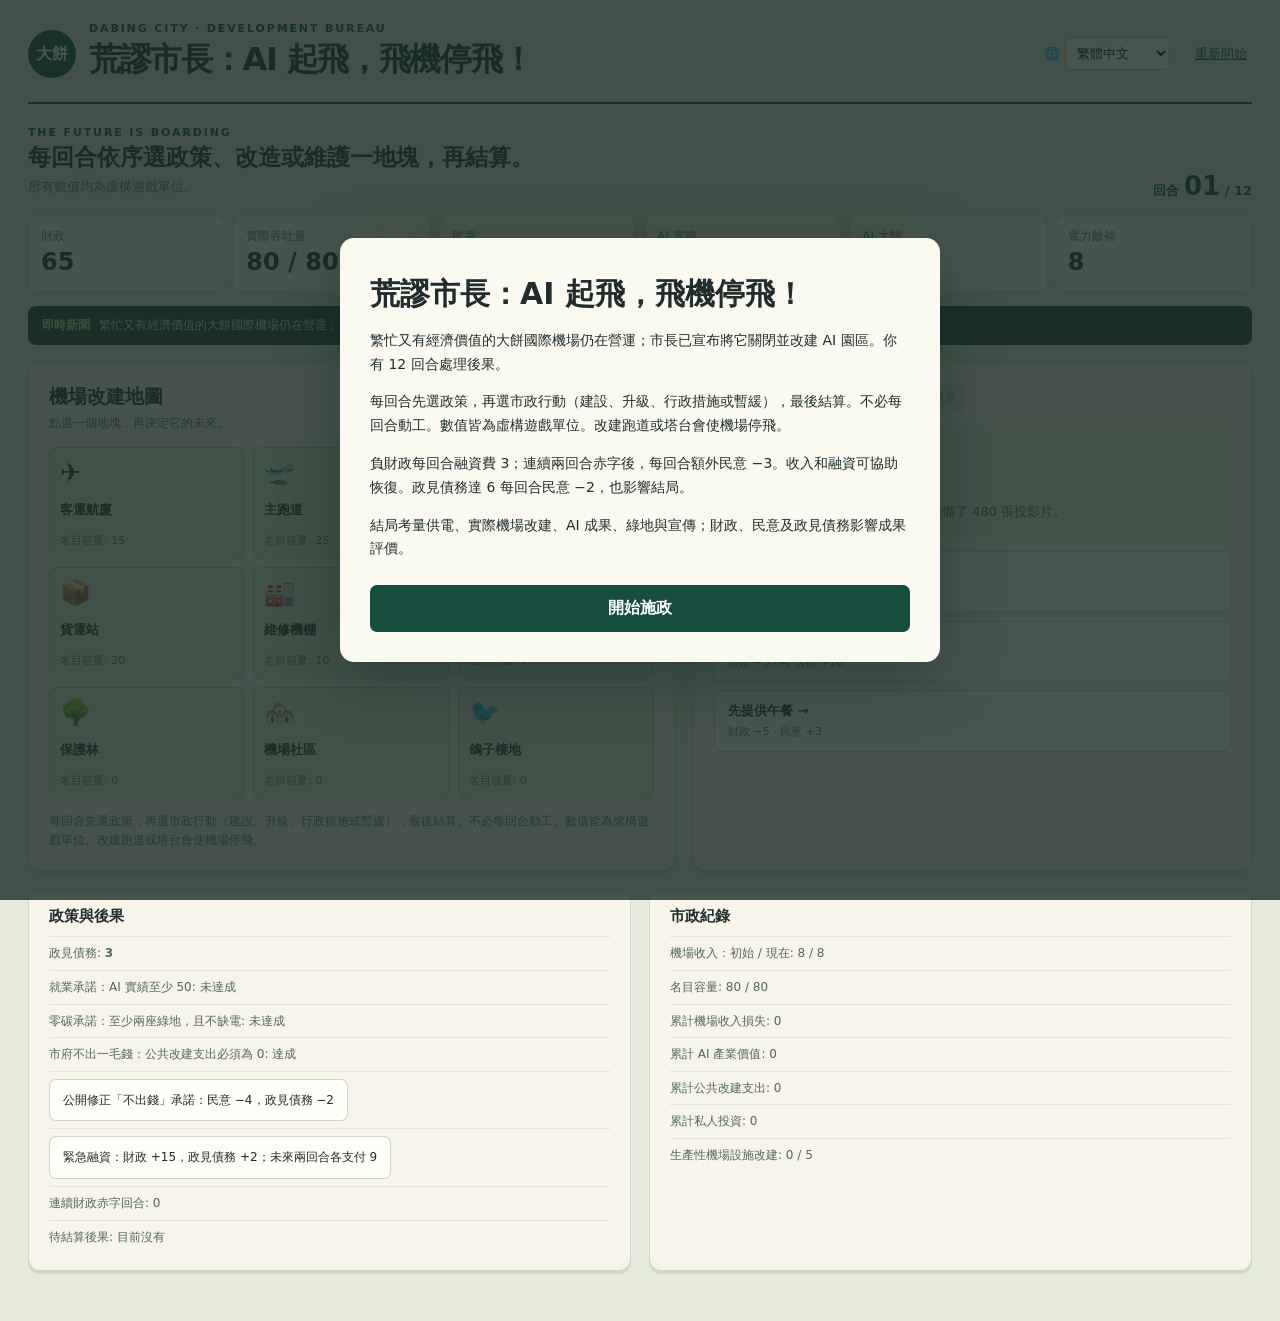
==== commit 79459e68: "chore(v0.3): retain tested v0.2.1 game untouched for rollback" ====
--- a/荒謬市長_v0.2.html
+++ b/荒謬市長_v0.2.html
@@ -2,7 +2,7 @@
 <html lang="zh-Hant"><head><meta charset="utf-8"><meta name="viewport" content="width=device-width, initial-scale=1"><title>荒謬市長：AI 起飛，飛機停飛！</title><style>
 :root{--ink:#202d2c;--muted:#61716a;--paper:#f7f4e9;--line:#d5ddce;--green:#174d3e;--lime:#d4e78c;--orange:#ed9d63;--red:#af4e3c}*{box-sizing:border-box}body{margin:0;background:#e6ebdc;color:var(--ink);font-family:system-ui,-apple-system,'Microsoft JhengHei',sans-serif}button{font:inherit;cursor:pointer}button:focus-visible{outline:3px solid #e18143;outline-offset:2px}.shell{max-width:1440px;margin:auto;padding:22px 28px 50px}.top{display:flex;justify-content:space-between;align-items:center;gap:20px;border-bottom:2px solid var(--green);padding-bottom:17px}.brand{display:flex;gap:13px;align-items:center}.seal{display:grid;place-items:center;width:48px;height:48px;flex:0 0 48px;line-height:1;font-size:16px;letter-spacing:-.02em;text-align:center;background:var(--green);color:#fff;border-radius:50%;font-weight:900}.eyebrow{font-size:11px;letter-spacing:.17em;font-weight:800;color:var(--green)}h1{font-size:clamp(22px,2.5vw,32px);letter-spacing:-.04em;margin:3px 0}h1 span{color:#7b9381;font-weight:500}.topright{text-align:right;font-size:13px;color:var(--muted)}.reset{border:0;background:none;color:var(--green);text-decoration:underline;padding:5px}.hero{display:flex;align-items:end;justify-content:space-between;gap:20px;padding:22px 0 14px}.hero h2{font-size:23px;margin:3px 0}.hero p{margin:5px 0;color:var(--muted);font-size:13px}.round{font-size:13px;font-weight:800;color:var(--green);white-space:nowrap}.round b{font-size:26px}.stats{display:grid;grid-template-columns:repeat(6,1fr);gap:8px}.stat{background:#f9fbf2;border:1px solid #d3ddcc;border-radius:9px;padding:12px}.stat small{font-size:12px;color:var(--muted);display:block}.stat strong{font-size:24px;display:block;margin:3px 0}.stat em{font-size:11px;font-style:normal;color:#78867a}.layout{display:grid;grid-template-columns:1.1fr .95fr;gap:18px;margin-top:18px}.panel{background:var(--paper);border:1px solid #ccd8c7;border-radius:12px;padding:20px;box-shadow:0 3px 0 #ced8c8}.panelhead{display:flex;justify-content:space-between;gap:10px;align-items:start}.panel h3{font-size:19px;margin:0}.panel p.sub{font-size:12px;color:var(--muted);margin:5px 0 15px}.badge{background:#dce9cb;color:#285440;border-radius:99px;font-size:11px;padding:5px 9px;font-weight:800;white-space:nowrap}.map{display:grid;grid-template-columns:repeat(3,1fr);gap:8px}.tile{min-height:112px;text-align:left;border:1px solid #b8cab5;border-radius:8px;background:#dfead6;padding:10px;color:var(--ink);display:flex;flex-direction:column;justify-content:space-between}.tile:hover,.tile.selected{border:2px solid var(--green);padding:9px;background:#d1e6c3}.tile .icon{font-size:25px}.tile strong{font-size:13px}.tile small{font-size:11px;color:#5e7266}.tile.built{background:#e3e8d4}.hint{margin:13px 0 0;font-size:12px;line-height:1.6;color:var(--muted)}.phase{display:flex;gap:6px;margin-bottom:17px}.phase span{font-size:11px;background:#e5eadf;color:#8a988c;padding:6px 9px;border-radius:4px}.phase .active{background:var(--green);color:white}.event{background:#e8efdd;border-left:4px solid #759e69;padding:16px;border-radius:3px}.event .tag{font-size:11px;letter-spacing:.12em;font-weight:bold;color:#55775a}.event h4{font-size:19px;margin:8px 0}.event p{font-size:13px;line-height:1.65;margin:0;color:#52675b}.choices{display:grid;gap:8px;margin-top:13px}.choice{background:#fffef8;border:1px solid #cad7c7;border-radius:7px;text-align:left;padding:11px 13px;color:var(--ink)}.choice:hover:not(:disabled){border-color:var(--green);background:#f0f6e7}.choice b,.choice small{display:block}.choice b{font-size:13px}.choice small{font-size:11px;color:#66796c;margin-top:4px;line-height:1.4}.choice:disabled{opacity:.45;cursor:not-allowed}.primary{border:0;background:var(--green);color:white;border-radius:7px;padding:13px 18px;font-weight:800;width:100%;margin-top:14px}.primary:hover:not(:disabled){background:#276853}.primary:disabled{opacity:.4;cursor:not-allowed}.lower{display:grid;grid-template-columns:1fr 1fr;gap:18px;margin-top:18px}.lower .panel{padding:17px 20px}.lower h3{font-size:15px}.list{padding:0;list-style:none;margin:10px 0 0}.list li{font-size:12px;color:#53685c;line-height:1.55;border-top:1px solid #e0e6da;padding:7px 0}.news{background:#243d36;color:#e9f1d9;border-radius:8px;margin-top:14px;padding:11px 14px;font-size:12px}.news b{color:#c8e891;margin-right:9px}.overlay{position:fixed;inset:0;background:#182b25cc;display:grid;place-items:center;padding:20px;z-index:2}.modal{max-width:600px;max-height:90vh;overflow:auto;background:#fbfaf0;border-radius:14px;padding:30px;box-shadow:0 15px 60px #10221b66}.modal h2{font-size:30px;margin:6px 0 12px}.modal p,.modal li{font-size:14px;line-height:1.7}.modal ul{padding-left:20px}.modal .primary{margin-top:10px}.result{background:#e7efdc;border-radius:8px;padding:15px;margin:15px 0}.result p{margin:3px 0}.muted{color:var(--muted)}@media(max-width:850px){.shell{padding:15px}.stats{grid-template-columns:repeat(3,1fr)}.layout{grid-template-columns:1fr}.lower{grid-template-columns:1fr}.tile{min-height:100px}.topright{display:none}}@media(max-width:480px){.stats{grid-template-columns:repeat(2,1fr)}.hero{align-items:start}.tile{min-height:90px}.tile .icon{font-size:20px}.panel{padding:15px}}
 
-*{min-width:0}html,body{max-width:100%;overflow-x:hidden}.top{flex-wrap:wrap}.brand{min-width:0;flex:1 1 300px}.brand h1{overflow-wrap:anywhere}.lang{display:inline-flex;align-items:center;gap:5px;font-size:13px}.lang select{max-width:145px;padding:7px;border:1px solid #b8cab5;border-radius:6px;background:#fffef8}.topright{display:block}.stat small,.stat em,.choice,.tile,.modal,.news,.hint,.list li{overflow-wrap:anywhere;word-break:normal}.choice b,.choice small{white-space:normal}.layout,.lower{min-width:0}.map{min-width:0}.tile{width:100%}.modal{width:min(100%,600px);overflow-wrap:anywhere}.municipal-head{font-size:15px;margin:15px 0 7px;color:var(--green)}.action-tabs{display:grid;grid-template-columns:repeat(3,minmax(0,1fr));gap:5px;margin:10px 0 14px}.action-tab{min-height:44px;background:#e6eddd;border:1px solid #bed1b8;border-radius:8px;color:#204336;padding:8px;font-weight:700;cursor:pointer}.action-tab.active{background:var(--green);color:#fff}.action-tab:focus-visible{outline:3px solid #e18143;outline-offset:2px}.audit{margin:15px 0;padding:12px;border-radius:9px;background:#edf3e5}.audit h3{margin:0 0 8px;font-size:17px}.audit-row{display:grid;grid-template-columns:1fr;gap:3px;border-top:1px solid #cadaC4;padding:10px 0;font-size:13px}.audit-row span{color:#53685c}.audit-row strong{color:#174d3e}.choice .forecast{color:#375a42;font-weight:600;font-size:12px}.tile-name-short{display:none}@media(max-width:1100px){.tile-name-full{display:none}.tile-name-short{display:inline}.tile strong{overflow-wrap:normal;word-break:normal;hyphens:auto}}@media(min-width:851px) and (max-width:1100px){.layout>.panel:first-child{display:flex;flex-direction:column}.layout>.panel:first-child .map{flex:1;grid-template-rows:repeat(3,minmax(125px,1fr))}}@media(max-width:600px){.choice b{font-size:15px;line-height:1.4}.choice small{font-size:13px;line-height:1.55}.event p{font-size:14px}.hint,.panel p.sub{font-size:13px}.tile strong{font-size:13px;line-height:1.3}.tile small{font-size:12px;line-height:1.3}.tile{min-height:102px}.map{gap:7px}}@media(max-width:480px){.shell{padding:12px}.top{gap:8px}.brand{flex-basis:100%}.hero{flex-wrap:wrap;align-items:flex-start}.hero>div:first-child{flex:1 1 100%;width:100%;min-width:0}.hero .round{max-width:100%;white-space:normal;flex:0 1 auto}.layout,.lower{grid-template-columns:minmax(0,1fr)}.stats{grid-template-columns:repeat(2,minmax(0,1fr))}.map{grid-template-columns:repeat(3,minmax(0,1fr))}.tile{padding:6px}.tile.selected,.tile:hover{padding:5px}.modal{padding:20px}}
+*{min-width:0}html,body{max-width:100%;overflow-x:hidden}.top{flex-wrap:wrap}.brand{min-width:0;flex:1 1 300px}.brand h1{overflow-wrap:anywhere}.lang{display:inline-flex;align-items:center;gap:5px;font-size:13px}.lang select{max-width:145px;padding:7px;border:1px solid #b8cab5;border-radius:6px;background:#fffef8}.topright{display:block}.stat small,.stat em,.choice,.tile,.modal,.news,.hint,.list li{overflow-wrap:anywhere;word-break:normal}.choice b,.choice small{white-space:normal}.layout,.lower{min-width:0}.map{min-width:0}.tile{width:100%}.modal{width:min(100%,600px);overflow-wrap:anywhere}.municipal-head{font-size:15px;margin:15px 0 7px;color:var(--green)}.tile-name-short{display:none}@media(max-width:1100px){.tile-name-full{display:none}.tile-name-short{display:inline}.tile strong{overflow-wrap:normal;word-break:normal;hyphens:auto}}@media(min-width:851px) and (max-width:1100px){.layout>.panel:first-child{display:flex;flex-direction:column}.layout>.panel:first-child .map{flex:1;grid-template-rows:repeat(3,minmax(125px,1fr))}}@media(max-width:600px){.choice b{font-size:15px;line-height:1.4}.choice small{font-size:13px;line-height:1.55}.event p{font-size:14px}.hint,.panel p.sub{font-size:13px}.tile strong{font-size:13px;line-height:1.3}.tile small{font-size:12px;line-height:1.3}.tile{min-height:102px}.map{gap:7px}}@media(max-width:480px){.shell{padding:12px}.top{gap:8px}.brand{flex-basis:100%}.hero{flex-wrap:wrap;align-items:flex-start}.hero>div:first-child{flex:1 1 100%;width:100%;min-width:0}.hero .round{max-width:100%;white-space:normal;flex:0 1 auto}.layout,.lower{grid-template-columns:minmax(0,1fr)}.stats{grid-template-columns:repeat(2,minmax(0,1fr))}.map{grid-template-columns:repeat(3,minmax(0,1fr))}.tile{padding:6px}.tile.selected,.tile:hover{padding:5px}.modal{padding:20px}}
 </style></head><body><main class="shell"><header class="top"><div class="brand"><div class="seal">大餅<br>市府</div><div><div class="eyebrow">DABING CITY · DEVELOPMENT BUREAU</div><h1>荒謬市長 <span>／ AI 起飛，飛機停飛！</span></h1></div></div><div class="topright">大餅國際機場改建計畫<br><button class="reset" id="reset">重新開始</button></div></header><section class="hero"><div><div class="eyebrow">THE FUTURE IS BOARDING</div><h2>歡迎登上未來航班。</h2><p>一座繁忙的機場，一個已經宣布的決定，還有十二回合可以解釋。</p></div><div class="round">任期進度 <b id="round">01</b> / 12</div></section><section class="stats" id="stats" aria-label="城市指標"></section><div class="news"><b>即時新聞 / NEWS</b><span id="news"></span></div><div class="layout"><section class="panel"><div class="panelhead"><div><h3>機場改建地圖</h3><p class="sub">點選一個地塊，再決定它的未來。</p></div><span class="badge">3 × 3 開發區</span></div><div class="map" id="map"></div><p class="hint" id="maphint"></p></section><section class="panel"><div class="phase" id="phases"></div><div id="action"></div></section></div><div class="lower"><section class="panel"><h3>📋 政見與未爆彈</h3><ul class="list" id="promises"></ul></section><section class="panel"><h3>🗞 市政紀錄</h3><ul class="list" id="log"></ul></section></div></main><div id="modal"></div>
 <script>
 'use strict';
@@ -152,63 +152,18 @@
  nl:{choose:'Kies een stadsactie: bouw, verbeter, bestuur of stel uit.',build:'Oorspronkelijke locatie ombouwen',upgrade:'Bestaande voorziening verbeteren',level:'Niveau',atMax:'Maximaal niveau bereikt',originalOnly:'Een bebouwd perceel kan niet zomaar vervangen worden.',municipal:'Stadsbestuur (elke actie eenmaal)',consult:'Overleg met bewoners',research:'Industrieel onderzoek',investment:'Investeerders aantrekken',audit:'Financiële controle',defer:'Besluit uitstellen',defCost:'Steun −2; belofteschuld +1. Deze beurt geen bouw.',taken:'Al uitgevoerd',upgradeEffect:'Behoud gebouw; AI-productie +50%, stroomvraag +1; stroomvoorziening +3.',auto:'Niet elke beurt opnieuw bouwen.'}
 };
 const am=k=>A[lang][k];
-const UX={
- zh:{acts:['第一幕・宣布起飛','第二幕・轉型的帳單','第三幕・任期清算'],land:'土地開發',administration:'市政管理',delay:'暫緩',airport:'機場收入／回合',grid:'供電餘裕',production:'AI 產出／回合',forecast:'單回合預測（不含後續事件）',audit:'競選承諾審計',jobs:'AI 就業承諾',climate:'零碳承諾',public:'市府不出錢',outcome:'結果',proxy:'以下為遊戲代理指標，不等於真實就業或碳排放。',measureJobs:'AI 累計實績',measureClimate:'綠地數與供需差',measurePublic:'公共建設支出',change:'政策與建設的代價'},
- en:{acts:['Act I · The announcement','Act II · The bill arrives','Act III · The reckoning'],land:'Land development',administration:'City management',delay:'Defer',airport:'Airport income / turn',grid:'Power margin',production:'AI output / turn',forecast:'One-turn projection (excluding events)',audit:'Campaign promise audit',jobs:'AI jobs pledge',climate:'Net-zero pledge',public:'No public spending',outcome:'Assessment',proxy:'These are game proxies, not actual jobs or carbon emissions.',measureJobs:'Accumulated AI score',measureClimate:'Parks and power margin',measurePublic:'Public construction cost',change:'Policy trade-offs'},
- fr:{acts:['Acte I · L’annonce','Acte II · La facture','Acte III · Le bilan'],land:'Aménagement',administration:'Gestion municipale',delay:'Reporter',airport:'Revenu aérien / tour',grid:'Marge électrique',production:'Production IA / tour',forecast:'Projection sur un tour (hors événements)',audit:'Audit des promesses électorales',jobs:'Emplois IA promis',climate:'Promesse zéro carbone',public:'Zéro dépense publique',outcome:'Bilan',proxy:'Ce sont des indicateurs du jeu, pas de vrais emplois ni émissions.',measureJobs:'Résultats IA cumulés',measureClimate:'Espaces verts et marge électrique',measurePublic:'Coûts de construction publics',change:'Coûts politiques'},
- nl:{acts:['Akte I · De aankondiging','Akte II · De rekening','Akte III · De afrekening'],land:'Gebiedsontwikkeling',administration:'Stadsbestuur',delay:'Uitstellen',airport:'Luchthaveninkomsten / ronde',grid:'Stroommarge',production:'AI-productie / ronde',forecast:'Prognose voor één ronde (zonder gebeurtenissen)',audit:'Controle van verkiezingsbeloften',jobs:'AI-banenbelofte',climate:'Klimaatbelofte',public:'Geen overheidsuitgaven',outcome:'Beoordeling',proxy:'Dit zijn spelindicatoren, geen echte banen of uitstoot.',measureJobs:'Cumulatieve AI-score',measureClimate:'Groen en stroommarge',measurePublic:'Publieke bouwkosten',change:'Politieke afweging'}
-};
-let actionView='land';
-function previewMunicipal(g,i,type,upgrading){
-  const before=metrics(g),copy={...g,tiles:g.tiles.map(t=>({...t}))};
-  if(upgrading)copy.tiles[i].level=2;
-  else copy.tiles[i]={...copy.tiles[i],type,traffic:0,level:1};
-  const after=metrics(copy),t=UX[lang];
-  return t.forecast+': '+t.airport+' '+before.airport+'→'+after.airport+
-    ' · '+t.grid+' '+(before.supply-before.demand)+'→'+(after.supply-after.demand)+
-    ' · '+t.production+' '+before.ai+'→'+after.ai;
-}
-function promiseAudit(){
-  const m=metrics(),v=promises(),t=UX[lang];
-  const rows=[
-    [t.jobs,t.measureJobs+': '+game.ai+'/50',v[0]],
-    [t.climate,t.measureClimate+': '+m.parks+'/2; '+t.grid+' '+(m.supply-m.demand),v[1]],
-    [t.public,t.measurePublic+': '+game.spent+'; '+msg('private')+': '+game.private,v[2]]
-  ];
-  return '<section class="audit"><h3>'+t.audit+'</h3><p class="hint">'+t.proxy+'</p>'+
-    rows.map(x=>'<div class="audit-row"><b>'+x[0]+'</b><span>'+x[1]+'</span><strong>'+msg(x[2]?'yes':'no')+'</strong></div>').join('')+'</section>';
-}
-function drawV2(){let m=metrics(),p=promises();document.documentElement.lang=lang==='zh'?'zh-Hant':lang;document.title=msg('title');document.querySelector('h1').textContent=msg('title');document.querySelector('.seal').textContent=lang==='zh'?'大餅':'DB';document.querySelector('.seal').setAttribute('aria-label',({zh:'大餅市政府',en:'Dabing City government',fr:'Ville de Dabing',nl:'Stadsbestuur van Dabing'})[lang]);document.querySelector('.topright').innerHTML=`<button class="reset" data-v2="restart">${msg('restart')}</button>`;document.querySelector('.eyebrow').textContent='DABING CITY · DEVELOPMENT BUREAU';document.querySelector('.hero h2').textContent=msg('phaseIntro');document.querySelector('.hero .eyebrow').textContent=UX[lang].acts[Math.min(2,Math.floor((game.turn-1)/4))];document.querySelector('.hero p').textContent=msg('units');document.querySelector('.round').innerHTML=`${msg('round')} <b>${String(game.turn).padStart(2,'0')}</b> / 12`;
+function drawV2(){let m=metrics(),p=promises();document.documentElement.lang=lang==='zh'?'zh-Hant':lang;document.title=msg('title');document.querySelector('h1').textContent=msg('title');document.querySelector('.seal').textContent=lang==='zh'?'大餅':'DB';document.querySelector('.seal').setAttribute('aria-label',({zh:'大餅市政府',en:'Dabing City government',fr:'Ville de Dabing',nl:'Stadsbestuur van Dabing'})[lang]);document.querySelector('.topright').innerHTML=`<button class="reset" data-v2="restart">${msg('restart')}</button>`;document.querySelector('.eyebrow').textContent='DABING CITY · DEVELOPMENT BUREAU';document.querySelector('.hero h2').textContent=msg('phaseIntro');document.querySelector('.hero p').textContent=msg('units');document.querySelector('.round').innerHTML=`${msg('round')} <b>${String(game.turn).padStart(2,'0')}</b> / 12`;
 let vals=[[msg('money'),game.money],[msg('traffic'),m.traffic+' / 80'],[msg('pop'),game.pop],[msg('ai'),game.ai],[msg('hype'),game.hype],[msg('power'),m.supply-m.demand]];document.getElementById('stats').innerHTML=vals.map(([a,b])=>`<div class="stat"><small>${a}</small><strong>${b}</strong></div>`).join('');let last=game.milestones.at(-1);document.getElementById('news').textContent=last?msg(last.key):msg('intro');document.querySelector('.news b').textContent=lang==='zh'?'即時新聞':lang==='en'?'NEWS':lang==='fr'?'ACTUALITÉS':'NIEUWS';document.getElementById('stats').setAttribute('aria-label',msg('outcome'));
 let map=document.getElementById('map');map.innerHTML=game.tiles.map((tile,i)=>`<button class="tile ${tile.type!=='original'?'built':''} ${game.selected===i?'selected':''}" data-v2="tile" data-index="${i}" aria-pressed="${game.selected===i}" aria-label="${esc(loc(tile.name)+' — '+msg('nominal')+': '+tile.traffic)}" title="${esc(loc(tile.name))}"><span class="icon">${tile.icon} ${game.selected===i?'✓':''}</span><strong><span class="tile-name-full">${esc(loc(tile.name))}</span><span class="tile-name-short" aria-hidden="true">${esc(shortTileName(tile.name))}</span></strong><small>${msg('nominal')}: ${tile.traffic}</small></button>`).join('');document.querySelector('.panelhead h3').textContent=loc('機場改建地圖');document.querySelector('.panelhead p').textContent=loc('點選一個地塊，再決定它的未來。');document.querySelector('.panelhead .badge').textContent='3 × 3';document.getElementById('maphint').textContent=msg('rules');document.getElementById('phases').innerHTML=['policy','build','settle'].map((k,i)=>`<span class="${game.phase===k?'active':''}">0${i+1} ${msg(k)}</span>`).join('');
 let action=document.getElementById('action'),card=cards[game.order[game.turn-1]];if(game.phase==='policy'){action.innerHTML=`<div class="event"><div class="tag">${msg('policy')}</div><h4>${loc(card[0])}</h4><p>${loc(card[1])}</p></div><div class="choices">${card[2].map((o,i)=>`<button class="choice" data-v2="policy" data-index="${i}"><b>${loc(o[0])} →</b><small>${optionEffect(o)}</small></button>`).join('')}</div>`}else if(game.phase==='build'){let idx=game.selected,tile=idx===null?null:game.tiles[idx],after=tile&&tile.type==='original'?preview(game,idx):null;
 const admins=Object.entries(municipal).map(([k,a])=>`<button class="choice" data-v2="admin" data-type="${k}" ${game.adminUsed[k]?'disabled':''}><b>${am(k)} ${game.adminUsed[k]?'('+am('taken')+')':''}</b><small>${msg('cost')}: ${a.cost}; ${msg('pop')}: ${a.pop>=0?'+':''}${a.pop}; ${msg('ai')}: +${a.ai}; ${msg('debt')}: ${a.debt>=0?'+':''}${a.debt}</small></button>`).join('');
-const slot=tile?(tile.type==='original'? `<div class="event"><h4>${loc(tile.name)} · ${am('build')}</h4><p>${msg('proposal')}: ${m.traffic} → ${after.traffic}/80; ${msg('income')}: ${m.airport} → ${after.airport}.</p></div><div class="choices">${Object.entries(builds).map(([k,b])=>`<button class="choice" data-v2="build" data-type="${k}"><b>${b.icon} ${loc(b.name)} →</b><small>${msg('cost')}: ${b.cost} · ${msg('aiEach')}: +${b.ai} · ${msg('demand')}: ${b.power>0?'+'+b.power:b.power} · ${msg('hype')}: +${b.hype}</small><small class="forecast">${previewMunicipal(game,idx,k,false)}</small></button>`).join('')}</div>` : `<div class="event"><h4>${loc(tile.name)} · ${am('level')} ${tile.level||1}/2</h4><p>${am('originalOnly')}</p></div>${(tile.level||1)<2?`<button class="choice" data-v2="upgrade" style="width:100%"><b>${am('upgrade')} · ${msg('cost')}: ${Math.max(5,Math.ceil(builds[tile.type].cost*.6))}</b><small>${am('upgradeEffect')}</small><small class="forecast">${previewMunicipal(game,idx,tile.type,true)}</small></button>`:`<p class="hint">${am('atMax')}</p>`}`) : `<div class="event"><h4>${msg('build')}</h4><p>${am('choose')}</p></div>`;
-const t=UX[lang];const tabs='<nav class="action-tabs" aria-label="'+am('choose')+'">'+
-[['land',t.land],['admin',t.administration],['defer',t.delay]].map(x=>'<button type="button" class="action-tab '+(actionView===x[0]?'active':'')+'" data-v2="action-tab" data-tab="'+x[0]+'" aria-pressed="'+(actionView===x[0])+'">'+x[1]+'</button>').join('')+'</nav>';
-const body=actionView==='admin'?'<h4 class="municipal-head">'+am('municipal')+'</h4><div class="choices">'+admins+'</div>':
- actionView==='defer'?'<button class="choice" data-v2="defer" style="width:100%"><b>'+am('defer')+'</b><small>'+am('defCost')+'</small></button>':slot;
-action.innerHTML=tabs+body
+const slot=tile?(tile.type==='original'? `<div class="event"><h4>${loc(tile.name)} · ${am('build')}</h4><p>${msg('proposal')}: ${m.traffic} → ${after.traffic}/80; ${msg('income')}: ${m.airport} → ${after.airport}.</p></div><div class="choices">${Object.entries(builds).map(([k,b])=>`<button class="choice" data-v2="build" data-type="${k}"><b>${b.icon} ${loc(b.name)} →</b><small>${msg('cost')}: ${b.cost} · ${msg('aiEach')}: +${b.ai} · ${msg('demand')}: ${b.power>0?'+'+b.power:b.power} · ${msg('hype')}: +${b.hype}</small></button>`).join('')}</div>` : `<div class="event"><h4>${loc(tile.name)} · ${am('level')} ${tile.level||1}/2</h4><p>${am('originalOnly')}</p></div>${(tile.level||1)<2?`<button class="choice" data-v2="upgrade" style="width:100%"><b>${am('upgrade')} · ${msg('cost')}: ${Math.max(5,Math.ceil(builds[tile.type].cost*.6))}</b><small>${am('upgradeEffect')}</small></button>`:`<p class="hint">${am('atMax')}</p>`}`) : `<div class="event"><h4>${msg('build')}</h4><p>${am('choose')}</p></div>`;
+action.innerHTML=`${slot}<h4 class="municipal-head">${am('municipal')}</h4><div class="choices">${admins}<button class="choice" data-v2="defer"><b>${am('defer')}</b><small>${am('defCost')}</small></button></div>`
 }else if(game.phase==='settle'){action.innerHTML=`<div class="event"><h4>${msg('settle')}</h4><p>${msg('income')}: +${m.airport}; ${msg('aiEach')}: +${m.demand>m.supply?Math.floor(m.ai/2):m.ai}; ${msg('debtRule')}</p></div><button class="primary" data-v2="settle">${msg('settleBtn')} →</button>`}else action.innerHTML='';
 let left=document.getElementById('promises');left.parentElement.querySelector('h3').textContent=msg('actions');left.innerHTML=[`${msg('debt')}: <b>${game.debt}</b>`,`${msg('promise1')}: ${msg(p[0]?'yes':'no')}`,`${msg('promise2')}: ${msg(p[1]?'yes':'no')}`,`${msg('promise3')}: ${msg(p[2]?'yes':'no')}`,game.revised?msg('revised'):`<button class="choice" data-v2="revise">${msg('revise')}</button>`,!game.loan?`<button class="choice" data-v2="loan">${msg('recovery')}</button>`:'',`${msg('crisis')}: ${game.deficit}`,`${msg('pending')}: ${game.queue.length?game.queue.map(q=>`${msg('due')} ${q.due}: ${eff(q.effect)}`).join('; '):msg('none')}`].filter(Boolean).map(x=>`<li>${x}</li>`).join('');let right=document.getElementById('log');right.parentElement.querySelector('h3').textContent=msg('events');right.innerHTML=[`${msg('airport')}: 8 / ${m.airport}`,`${msg('nominal')}: ${m.nominal} / 80`,`${msg('lost')}: ${game.lost}`,`${msg('aiValue')}: ${game.aiValue}`,`${msg('spend')}: ${game.spent}`,`${msg('private')}: ${game.private}`,`${msg('redevelop')}: ${m.redeveloped} / 5`,...game.log.slice(0,4).map(x=>`${msg('round')} ${x.turn}: ${x.kind==='policy'?loc(cards[x.card][2][x.option][0]):x.kind==='build'?loc(builds[x.type].name):x.kind==='upgrade'?am('upgrade')+' '+loc(builds[x.type].name):x.kind==='admin'?am(x.key):x.kind==='defer'?am('defer'):x.kind==='milestone'?msg(x.key):`${msg('income')} +${x.airport}; ${msg('aiEach')} +${x.production}; ${msg('financing')} −${x.fee}`}`)].map(x=>`<li>${x}</li>`).join('');persist();if(game.finished)showEnd()}
-function showEnd(){let m=metrics(),k=endingKey(),e=endInfo[k],desc=k==='airport'&&m.traffic===80?msg('epilogueOpen'):k==='airport'&&m.traffic>0?msg('epiloguePartial'):loc(e[1]),title=k==='airport'&&m.traffic>0?msg('turnaround'):loc(e[0]);document.getElementById('modal').innerHTML=`<div class="overlay"><section class="modal" role="dialog" aria-modal="true" aria-labelledby="endtitle"><div class="eyebrow">${msg('outcome')}</div><h2 id="endtitle">${title}</h2><p>${desc}</p><div class="result"><p>${msg('money')}: ${game.money} · ${msg('pop')}: ${game.pop} · ${msg('debt')}: ${game.debt}</p><p>${msg('traffic')}: ${m.traffic}/80 · ${msg('redevelop')}: ${m.redeveloped}/5</p><p>${msg('lost')}: ${game.lost} · ${msg('aiValue')}: ${game.aiValue}</p><p>${msg('spend')}: ${game.spent} · ${msg('private')}: ${game.private}</p><p>${msg('fulfilled')}: ${promises().filter(Boolean).length}/3</p></div>${promiseAudit()}<p>${msg('endHelp')}</p><button class="primary" data-v2="restart">${msg('restart')}</button></section></div>`;document.querySelector('#modal [data-v2="restart"]').focus()}
-function showIntro(key){document.getElementById('modal').innerHTML=`<div class="overlay"><section class="modal" role="dialog" aria-modal="true" aria-labelledby="introtitle"><h2 id="introtitle">${msg('title')}</h2>${key?`<p><b>${msg(key)}</b></p>`:''}<p>${msg('intro')}</p><p>${msg('rules')}</p><p>${msg('debtRule')}</p><p>${msg('endHelp')}</p><button class="primary" data-v2="close">${msg('start')}</button></section></div>`;document.querySelector('#modal [data-v2="close"]').focus()}
-document.addEventListener('click',e=>{let b=e.target.closest('[data-v2]');if(!b)return;let a=b.dataset.v2;if(a==='close'){document.getElementById('modal').innerHTML='';document.querySelector('[data-v2="policy"]')?.focus()}if(a==='policy'){choosePolicy(game,Number(b.dataset.index));actionView='land'}if(a==='action-tab'&&game.phase==='build')actionView=b.dataset.tab;if(a==='tile'&&game.phase==='build'){game.selected=Number(b.dataset.index);actionView='land'}if(a==='build')develop(game,game.selected,b.dataset.type);if(a==='upgrade')upgrade(game,game.selected);if(a==='admin')administration(game,b.dataset.type);if(a==='defer')deferAction(game);if(a==='settle')doSettle(game);if(a==='revise'&&!game.revised&&!game.finished){game.revised=true;apply(game,{pop:-4,debt:-2})}if(a==='loan'&&!game.loan&&!game.finished){game.loan=true;apply(game,{money:15,debt:2});game.queue.push({due:game.turn+1,effect:{money:-9}},{due:game.turn+2,effect:{money:-9}})}if(a==='restart'&&confirm(msg('confirm'))){game=newGame();document.getElementById('modal').innerHTML='';drawV2();showIntro();return}drawV2()});
-document.addEventListener('keydown',e=>{
- const dialog=document.querySelector('#modal [role="dialog"]');
- if(!dialog)return;
- if(e.key==='Escape'&&dialog.querySelector('[data-v2="close"]')){
-  e.preventDefault();document.getElementById('modal').innerHTML='';
-  document.querySelector('[data-v2="policy"]')?.focus();return;
- }
- if(e.key!=='Tab')return;
- const buttons=[...dialog.querySelectorAll('button:not([disabled]),a[href],input:not([disabled]),select:not([disabled]),[tabindex]:not([tabindex="-1"])')];
- if(!buttons.length){e.preventDefault();dialog.setAttribute('tabindex','-1');dialog.focus();return}
- const first=buttons[0],last=buttons[buttons.length-1],active=document.activeElement;
- if(!dialog.contains(active)||e.shiftKey&&active===first){
-  e.preventDefault();(e.shiftKey?last:first).focus();
- }else if(!e.shiftKey&&active===last){e.preventDefault();first.focus()}
-});
+function showEnd(){let m=metrics(),k=endingKey(),e=endInfo[k],desc=k==='airport'&&m.traffic===80?msg('epilogueOpen'):k==='airport'&&m.traffic>0?msg('epiloguePartial'):loc(e[1]),title=k==='airport'&&m.traffic>0?msg('turnaround'):loc(e[0]);document.getElementById('modal').innerHTML=`<div class="overlay"><section class="modal" role="dialog" aria-modal="true" aria-labelledby="endtitle"><div class="eyebrow">${msg('outcome')}</div><h2 id="endtitle">${title}</h2><p>${desc}</p><div class="result"><p>${msg('money')}: ${game.money} · ${msg('pop')}: ${game.pop} · ${msg('debt')}: ${game.debt}</p><p>${msg('traffic')}: ${m.traffic}/80 · ${msg('redevelop')}: ${m.redeveloped}/5</p><p>${msg('lost')}: ${game.lost} · ${msg('aiValue')}: ${game.aiValue}</p><p>${msg('spend')}: ${game.spent} · ${msg('private')}: ${game.private}</p><p>${msg('fulfilled')}: ${promises().filter(Boolean).length}/3</p></div><p>${msg('endHelp')}</p><button class="primary" data-v2="restart">${msg('restart')}</button></section></div>`}
+function showIntro(key){document.getElementById('modal').innerHTML=`<div class="overlay"><section class="modal" role="dialog" aria-modal="true" aria-labelledby="introtitle"><h2 id="introtitle">${msg('title')}</h2>${key?`<p><b>${msg(key)}</b></p>`:''}<p>${msg('intro')}</p><p>${msg('rules')}</p><p>${msg('debtRule')}</p><p>${msg('endHelp')}</p><button class="primary" data-v2="close">${msg('start')}</button></section></div>`}
+document.addEventListener('click',e=>{let b=e.target.closest('[data-v2]');if(!b)return;let a=b.dataset.v2;if(a==='close')document.getElementById('modal').innerHTML='';if(a==='policy')choosePolicy(game,Number(b.dataset.index));if(a==='tile'&&game.phase==='build')game.selected=Number(b.dataset.index);if(a==='build')develop(game,game.selected,b.dataset.type);if(a==='upgrade')upgrade(game,game.selected);if(a==='admin')administration(game,b.dataset.type);if(a==='defer')deferAction(game);if(a==='settle')doSettle(game);if(a==='revise'&&!game.revised&&!game.finished){game.revised=true;apply(game,{pop:-4,debt:-2})}if(a==='loan'&&!game.loan&&!game.finished){game.loan=true;apply(game,{money:15,debt:2});game.queue.push({due:game.turn+1,effect:{money:-9}},{due:game.turn+2,effect:{money:-9}})}if(a==='restart'&&confirm(msg('confirm'))){game=newGame();document.getElementById('modal').innerHTML='';drawV2();showIntro();return}drawV2()});
 const language=document.createElement('label');language.className='lang';language.innerHTML='🌐 <select aria-label="Language">'+[['zh','繁體中文'],['en','English'],['fr','Français'],['nl','Nederlands']].map(([a,b])=>`<option value="${a}">${b}</option>`).join('')+'</select>';document.querySelector('.brand').after(language);let select=language.querySelector('select');select.value=lang;select.addEventListener('change',()=>{lang=select.value;let active=!!document.querySelector('#introtitle');drawV2();if(active)showIntro(notice)});
 drawV2();if(!game.finished&&game.turn===1&&game.phase==='policy')showIntro(notice);
 
